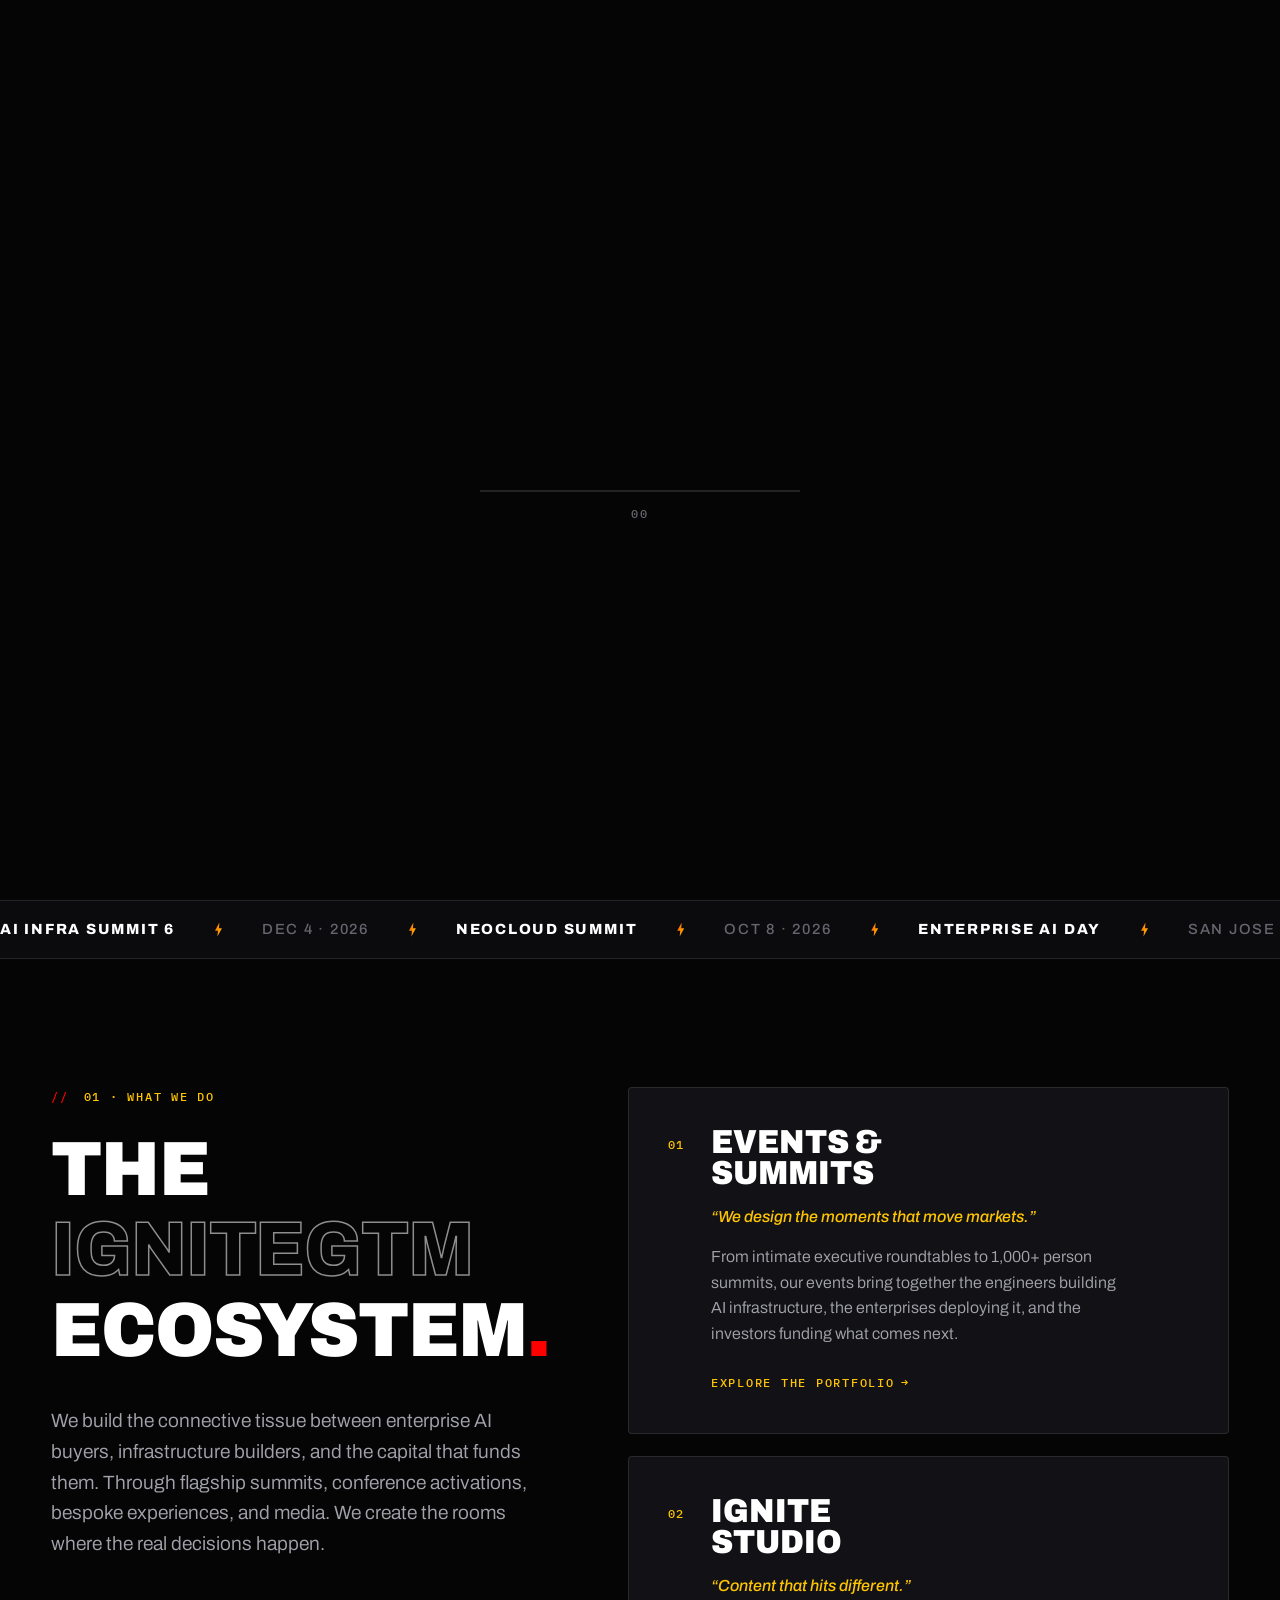
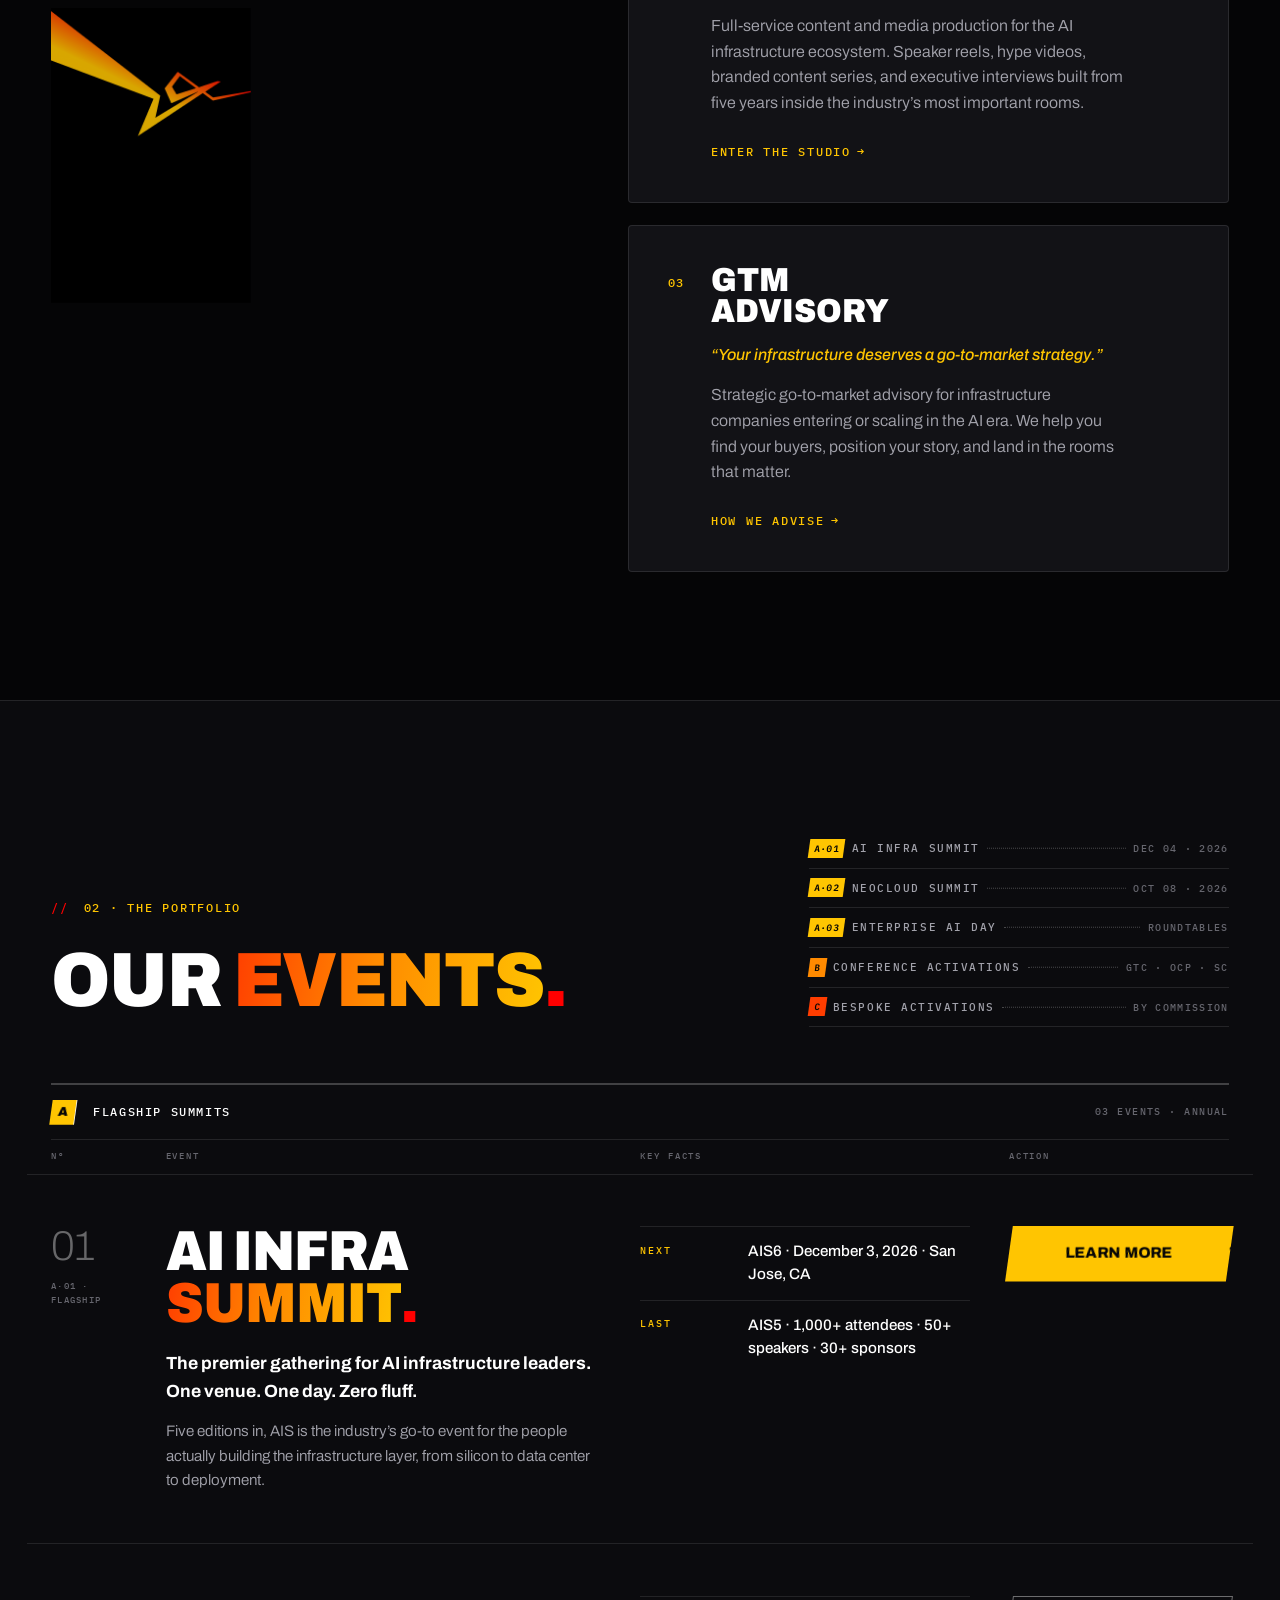
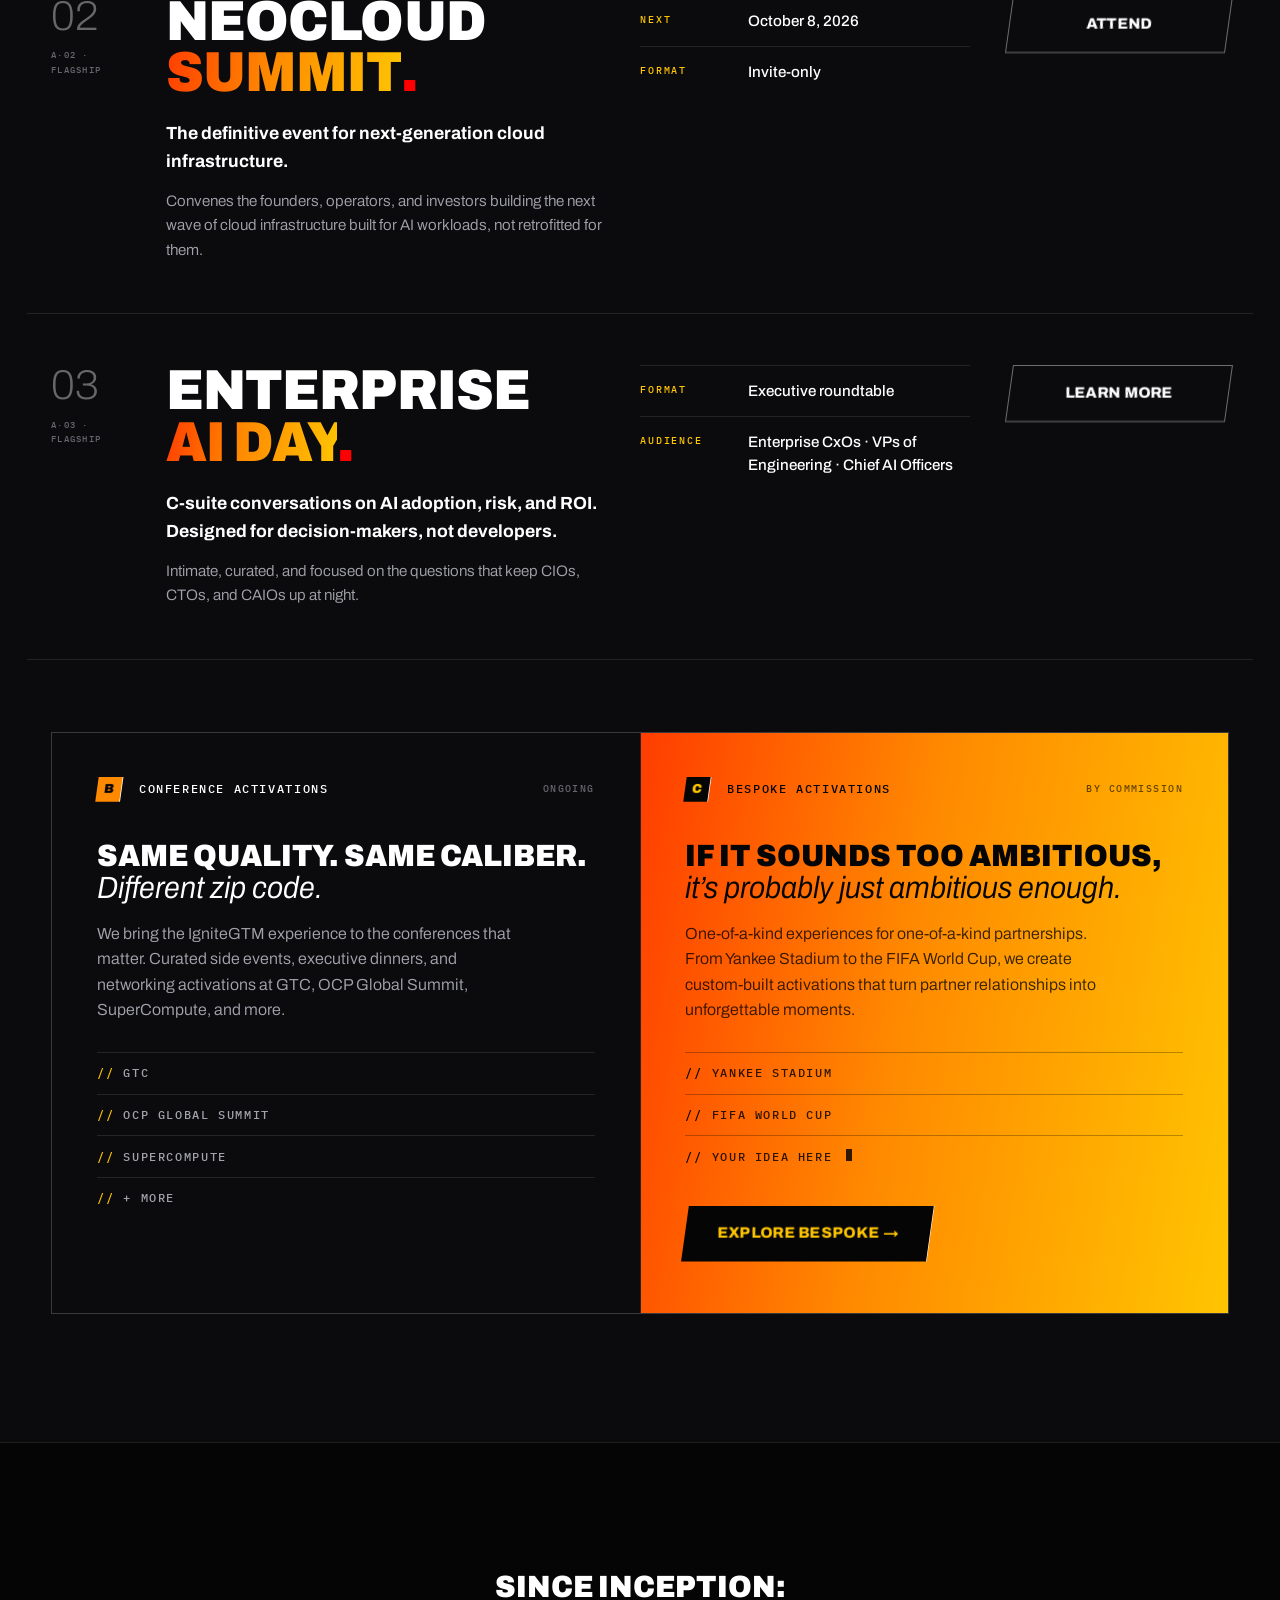
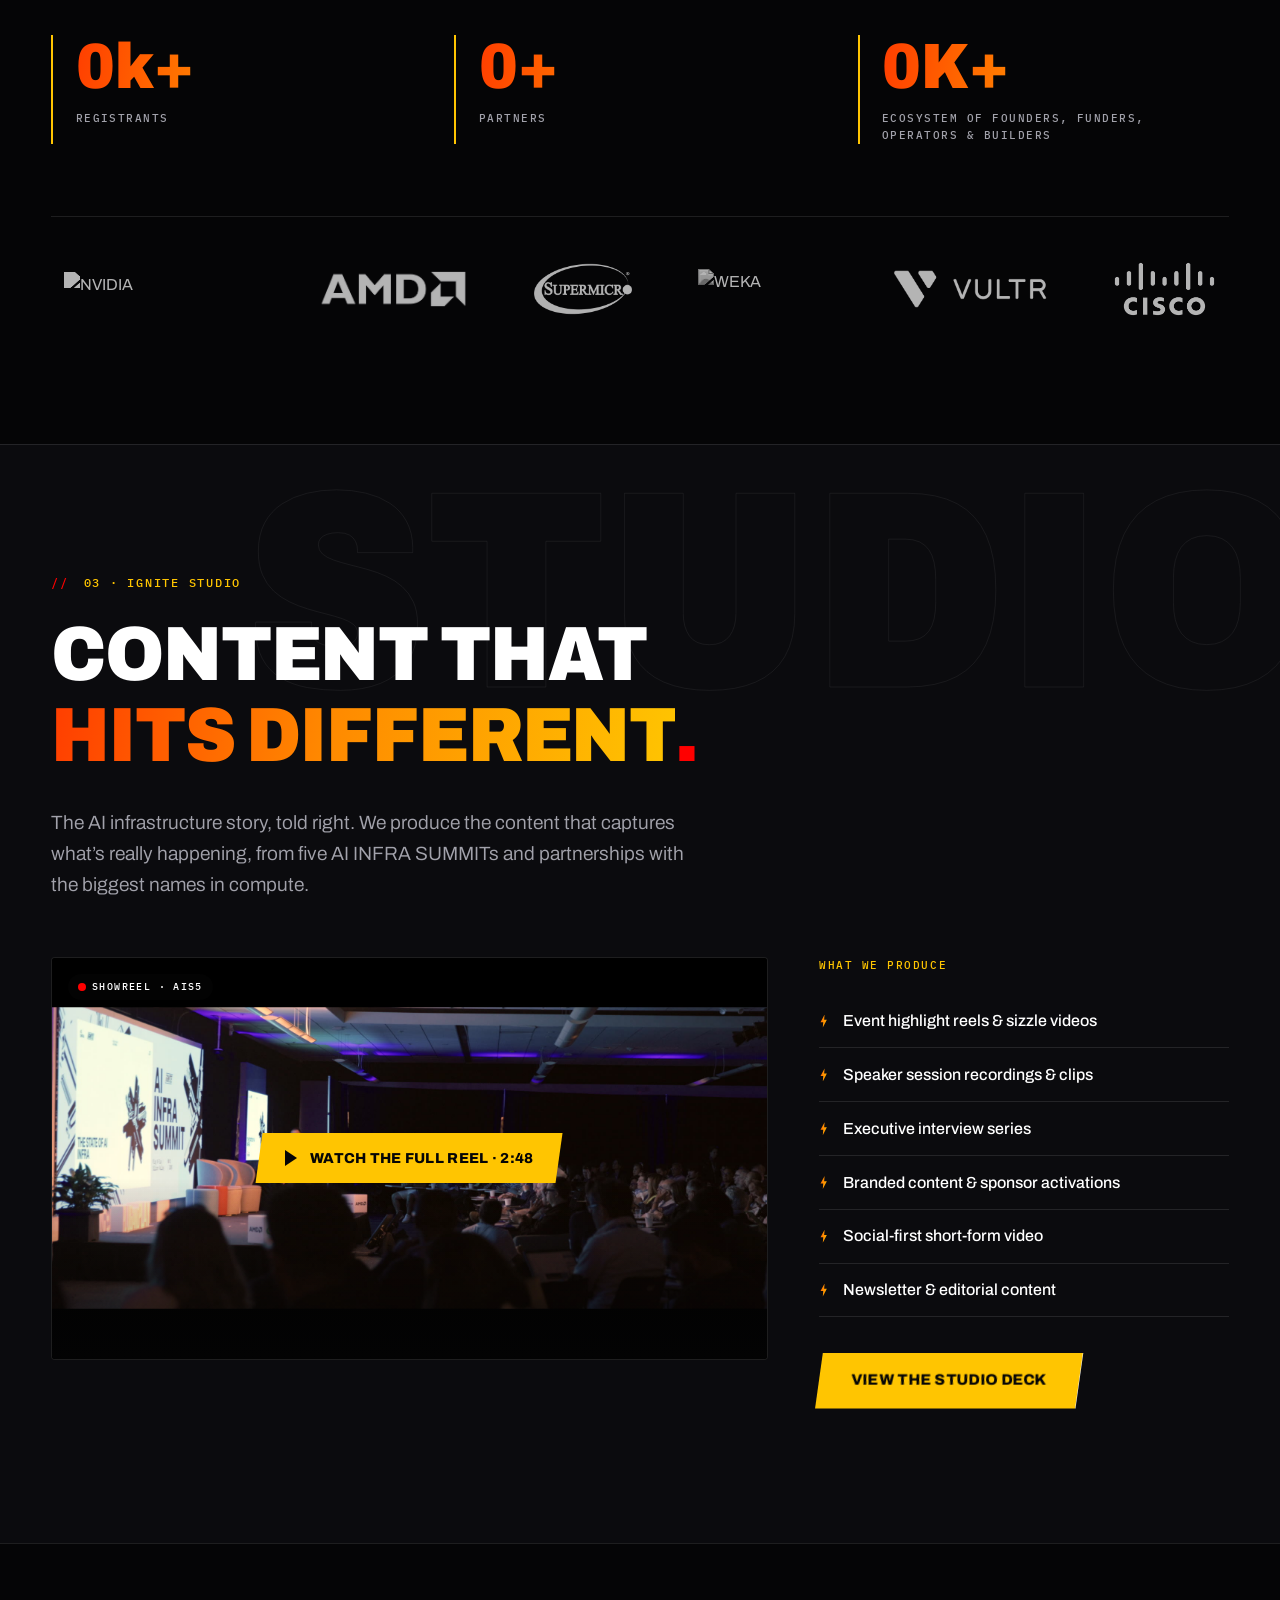
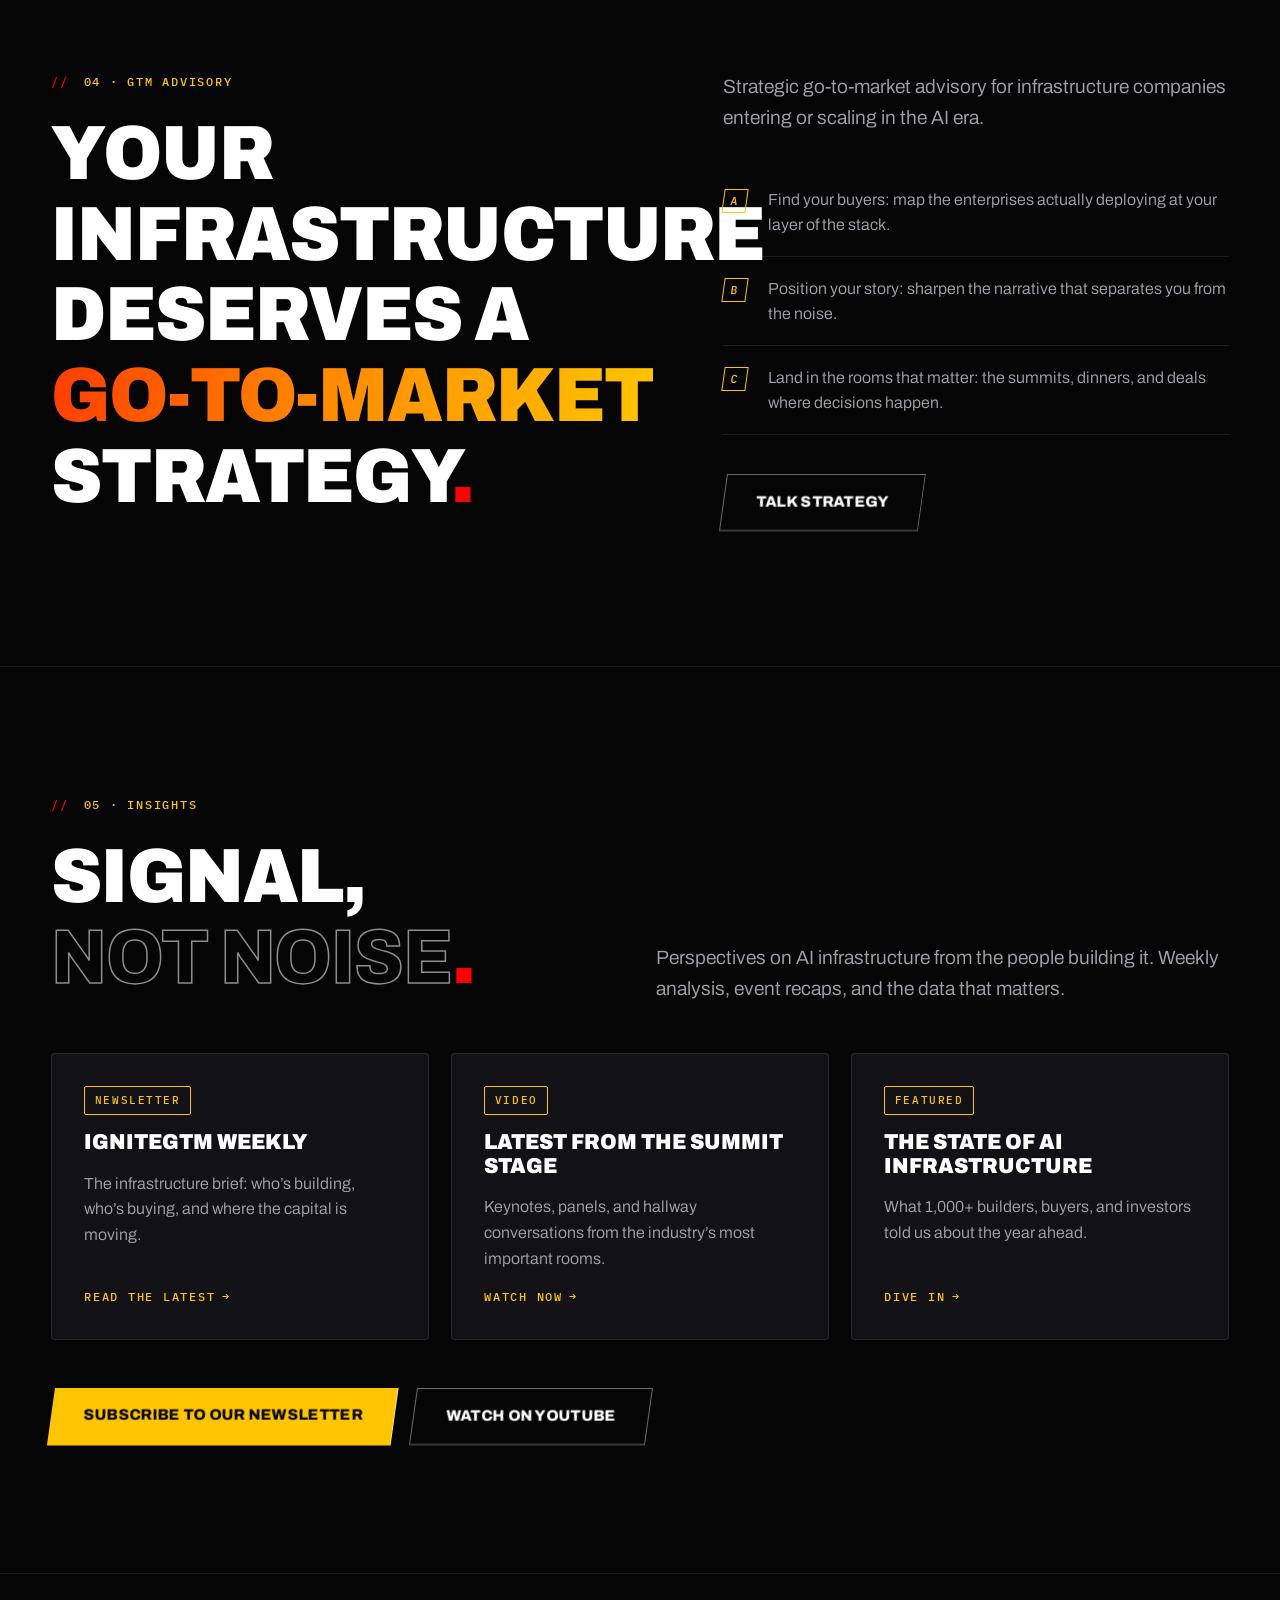
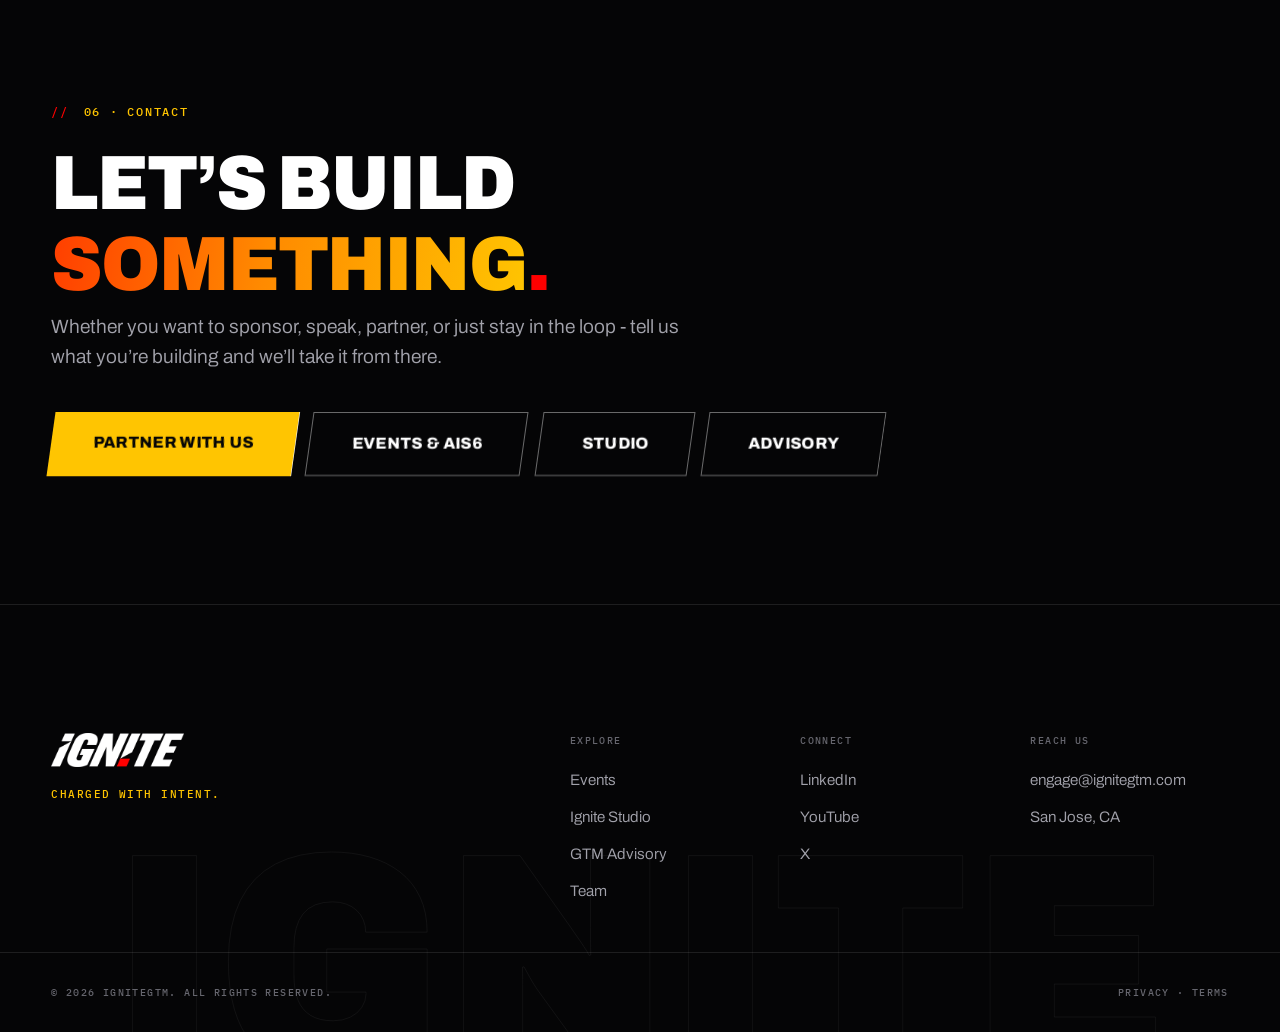
==== index.html @ a1ae9a75 "Add Ignite Bespoke landing page + home/events CTAs New standalone landing page for bespoke sports, d" ====
<!DOCTYPE html>
<html lang="en">
<head>
  <meta charset="UTF-8" />
  <meta name="viewport" content="width=device-width, initial-scale=1.0" />
  <!-- Google Tag Manager -->
  <script>(function(w,d,s,l,i){w[l]=w[l]||[];w[l].push({'gtm.start':
  new Date().getTime(),event:'gtm.js'});var f=d.getElementsByTagName(s)[0],
  j=d.createElement(s),dl=l!='dataLayer'?'&l='+l:'';j.async=true;j.src=
  'https://www.googletagmanager.com/gtm.js?id='+i+dl;f.parentNode.insertBefore(j,f);
  })(window,document,'script','dataLayer','GTM-PVKJLNT5');</script>
  <!-- End Google Tag Manager -->
  <!-- RB2B -->
  <script>!function(key) {if (window.reb2b) return;window.reb2b = {loaded: true};var s = document.createElement("script");s.async = true;s.src = "https://ddwl4m2hdecbv.cloudfront.net/b/" + key + "/" + key + ".js.gz";document.getElementsByTagName("script")[0].parentNode.insertBefore(s, document.getElementsByTagName("script")[0]);}("R6G5YH889765");</script>
  <!-- End RB2B -->

  <title>IgniteGTM | AI Infrastructure Events, Advisory &amp; Studio</title>
  <meta name="description" content="IgniteGTM connects AI infrastructure builders, enterprise buyers, and investors through flagship summits, conference activations, and media production. Home of the AI INFRA SUMMIT." />
  <meta name="keywords" content="AI infrastructure events, AI infra summit, enterprise AI events, neocloud" />
  <meta property="og:title" content="IgniteGTM - AI Infrastructure Events, Advisory &amp; Studio" />
  <meta property="og:description" content="Where AI infrastructure meets market. Flagship summits, media production, and GTM advisory for the AI infrastructure ecosystem." />
  <meta property="og:type" content="website" />
  <meta property="og:url" content="https://www.ignitegtm.com/" />
  <link rel="canonical" href="https://www.ignitegtm.com/" />

  <link rel="icon" href="assets/favicon.svg" type="image/svg+xml" />
  <link rel="icon" href="assets/favicon-32.png" sizes="32x32" type="image/png" />
  <link rel="apple-touch-icon" href="assets/apple-touch-icon.png" />

  <link rel="preconnect" href="https://fonts.googleapis.com" />
  <link rel="preconnect" href="https://fonts.gstatic.com" crossorigin />
  <link href="https://fonts.googleapis.com/css2?family=Archivo:ital,wdth,wght@0,72..125,100..900;1,72..125,100..900&family=Geist:wght@100..900&family=IBM+Plex+Mono:wght@400;500;600&display=swap" rel="stylesheet" />
  <link rel="stylesheet" href="css/style.css" />

  <!-- Structured data: Events -->
  <script type="application/ld+json">
  {
    "@context": "https://schema.org",
    "@type": "Event",
    "name": "AI INFRA SUMMIT 6 (AIS6)",
    "description": "The premier gathering for AI infrastructure leaders. One venue. One day. Zero fluff.",
    "startDate": "2026-12-04",
    "eventAttendanceMode": "https://schema.org/OfflineEventAttendanceMode",
    "eventStatus": "https://schema.org/EventScheduled",
    "location": { "@type": "Place", "name": "San Jose, CA", "address": { "@type": "PostalAddress", "addressLocality": "San Jose", "addressRegion": "CA", "addressCountry": "US" } },
    "organizer": { "@type": "Organization", "name": "IgniteGTM", "url": "https://www.ignitegtm.com" }
  }
  </script>
  <script type="application/ld+json">
  {
    "@context": "https://schema.org",
    "@type": "Event",
    "name": "NeoCloud Summit",
    "description": "The definitive invite-only event for next-generation cloud infrastructure founders, operators, and investors.",
    "startDate": "2026-10-08",
    "eventAttendanceMode": "https://schema.org/OfflineEventAttendanceMode",
    "eventStatus": "https://schema.org/EventScheduled",
    "url": "https://neocloudsummit.ai/",
    "location": { "@type": "Place", "name": "Hotel Kabuki", "address": { "@type": "PostalAddress", "streetAddress": "1625 Post St", "addressLocality": "San Francisco", "addressRegion": "CA", "addressCountry": "US" } },
    "organizer": { "@type": "Organization", "name": "IgniteGTM", "url": "https://www.ignitegtm.com" }
  }
  </script>
  <script type="application/ld+json">
  {
    "@context": "https://schema.org",
    "@type": "FAQPage",
    "mainEntity": [
      { "@type": "Question", "name": "What is the AI INFRA SUMMIT?", "acceptedAnswer": { "@type": "Answer", "text": "The AI INFRA SUMMIT (AIS) is the premier gathering for AI infrastructure leaders - the engineers building AI infrastructure, the enterprises deploying it, and the investors funding what comes next. AIS6 takes place December 3, 2026 in San Jose, CA." } },
      { "@type": "Question", "name": "What is the NeoCloud Summit?", "acceptedAnswer": { "@type": "Answer", "text": "The NeoCloud Summit is the definitive invite-only event for next-generation cloud infrastructure - convening the founders, operators, and investors building clouds purpose-built for AI workloads. Next edition: October 8, 2026." } },
      { "@type": "Question", "name": "How can my company sponsor or speak at an IgniteGTM event?", "acceptedAnswer": { "@type": "Answer", "text": "Use the contact form at ignitegtm.com and select Sponsoring or Speaking from the interest dropdown - the IgniteGTM team will follow up directly." } },
      { "@type": "Question", "name": "What does IgniteGTM do?", "acceptedAnswer": { "@type": "Answer", "text": "IgniteGTM is the ecosystem connecting AI infrastructure builders, enterprise buyers, and investors - through flagship events and summits, Ignite Studio media production, and strategic go-to-market advisory." } }
    ]
  }
  </script>
</head>
<body>
  <!-- Google Tag Manager (noscript) -->
  <noscript><iframe src="https://www.googletagmanager.com/ns.html?id=GTM-PVKJLNT5"
  height="0" width="0" style="display:none;visibility:hidden"></iframe></noscript>
  <!-- End Google Tag Manager (noscript) -->


  <a class="skip-link" href="#ecosystem">Skip to content</a>

  <!-- ══════════ PRELOADER ══════════ -->
  <div class="preloader" id="preloader" aria-hidden="true">
    <div class="preloader__mark">
      <img src="assets/ignite-logo.png" alt="" class="preloader__logo" id="preloaderLogo" />
      <div class="preloader__bar"><span id="preloaderBar"></span></div>
      <span class="preloader__count mono" id="preloaderCount">00</span>
    </div>
  </div>

  <!-- Scroll progress -->
  <div class="scroll-progress" id="scrollProgress" aria-hidden="true"></div>

  <!-- Custom cursor -->
  <div class="cursor" id="cursor" aria-hidden="true"></div>
  <div class="cursor-ring" id="cursorRing" aria-hidden="true"></div>

  <!-- ══════════ NAV ══════════ -->
  <header class="nav" id="nav">
    <div class="nav__inner">
      <a href="#top" class="nav__logo" aria-label="IgniteGTM home">
        <img src="assets/ignite-logo.png" alt="IGN!TE" />
        <span class="nav__logo-sub mono">GTM</span>
      </a>
      <nav class="nav__links" aria-label="Primary">
        <a href="#ecosystem">Ecosystem</a>
        <a href="events.html">Events</a>
        <a href="studio.html">Studio</a>
        <a href="advisory.html">Advisory</a>
        <a href="#insights">Insights</a>
        <a href="team.html">Team</a>
      </nav>
      <a href="https://contact.ignitegtm.com/" class="btn btn--solid btn--nav"><span>Partner With Us</span></a>
      <button class="nav__burger" id="navBurger" aria-label="Open menu" aria-expanded="false">
        <span></span><span></span>
      </button>
    </div>
  </header>

  <!-- Mobile menu -->
  <div class="mobile-menu" id="mobileMenu" aria-hidden="true">
    <nav aria-label="Mobile">
      <a href="#ecosystem">Ecosystem</a>
      <a href="events.html">Events</a>
      <a href="studio.html">Studio</a>
      <a href="advisory.html">Advisory</a>
      <a href="#insights">Insights</a>
      <a href="team.html">Team</a>
      <a href="https://contact.ignitegtm.com/" class="mobile-menu__cta">Partner With Us</a>
    </nav>
  </div>

  <main id="top">

    <!-- ══════════ 1 · HERO ══════════ -->
    <section class="hero" id="hero">
      <div class="hero__media" aria-hidden="true">
        <video id="heroVideo" class="hero__video" autoplay muted playsinline preload="auto"
          src="https://wcllsdwlmebrapgiufzi.supabase.co/storage/v1/object/public/WS-assets/Rebranding%20animation.mp4"></video>
        <!-- Sharper right-side gradient, per Bill -->
        <div class="hero__scrim hero__scrim--right"></div>
        <div class="hero__scrim hero__scrim--bottom"></div>
        <div class="hero__scrim hero__scrim--left"></div>
        <div class="hero__scrim hero__scrim--top"></div>
        <canvas id="emberCanvas" class="hero__embers"></canvas>
      </div>

      <div class="hero__content">
        <p class="eyebrow mono" data-hero-fade><span class="eyebrow__slash">//</span> The AI Infrastructure Ecosystem</p>
        <h1 class="hero__title" id="heroTitle" aria-label="Charged with Intent.">
          <span class="hero__line hero__line--1"><span class="ht-word" data-split>CHARGED</span></span>
          <span class="hero__line hero__line--2">
            <span class="ht-thin" data-split>WITH</span>
            <span class="ht-group"><span class="ht-word ht-word--fill" data-split>INTENT</span><span class="ht-dot" aria-hidden="true">.</span></span>
          </span>
        </h1>
        <p class="hero__sub" data-hero-fade>We connect the builders, buyers, and investors powering the next era of
          AI&nbsp;infrastructure through flagship events, media, and strategic advisory.</p>
        <div class="hero__ctas" data-hero-fade>
          <a href="#events" class="btn btn--solid btn--lg" data-magnetic><span>Explore Our Events</span></a>
          <a href="https://contact.ignitegtm.com/" class="btn btn--ghost btn--lg" data-magnetic><span>Partner With Us</span></a>
        </div>


      </div>

      <div class="hero__scroll mono" aria-hidden="true" data-hero-fade>
        <span>SCROLL</span>
        <span class="hero__scroll-line"></span>
      </div>
    </section>

    <!-- Ticker -->
    <div class="ticker" aria-hidden="true">
      <div class="ticker__track" id="tickerTrack">
        <div class="ticker__group">
          <span>AI INFRA SUMMIT 6</span><i class="tick-bolt"></i><span class="tick-dim">DEC 4 · 2026</span><i class="tick-bolt"></i>
          <span>NEOCLOUD SUMMIT</span><i class="tick-bolt"></i><span class="tick-dim">OCT 8 · 2026</span><i class="tick-bolt"></i>
          <span>ENTERPRISE AI DAY</span><i class="tick-bolt"></i><span class="tick-dim">SAN JOSE · CA</span><i class="tick-bolt"></i>
          <span>1,000+ ATTENDEES</span><i class="tick-bolt"></i><span class="tick-dim">50+ SPEAKERS</span><i class="tick-bolt"></i>
        </div>
      </div>
    </div>

    <!-- ══════════ 2 · THE ECOSYSTEM ══════════ -->
    <section class="ecosystem section" id="ecosystem">
      <div class="ecosystem__grid">
        <div class="ecosystem__sticky">
          <p class="eyebrow mono" data-reveal><span class="eyebrow__slash">//</span> 01 · What We Do</p>
          <h2 class="h-display" data-reveal>THE<br /><span class="h-display--stroke">IGNITEGTM</span><br />ECOSYSTEM<span class="dot-red">.</span></h2>
          <p class="body-lg" data-reveal>We build the connective tissue between enterprise AI buyers, infrastructure
            builders, and the capital that funds them. Through flagship summits, conference activations, bespoke
            experiences, and media. We create the rooms where the real decisions happen.</p>
          <img src="assets/bolt-strike.png" alt="" class="ecosystem__bolt" aria-hidden="true" data-parallax="-40" />
        </div>

        <div class="ecosystem__pillars">
          <article class="pillar" data-reveal>
            <span class="pillar__num mono">01</span>
            <div class="pillar__body">
              <h3 class="pillar__title">Events &amp;<br />Summits</h3>
              <p class="pillar__tag">“We design the moments that move markets.”</p>
              <p class="pillar__desc">From intimate executive roundtables to 1,000+ person summits, our events bring
                together the engineers building AI infrastructure, the enterprises deploying it, and the investors
                funding what comes next.</p>
              <a href="events.html" class="link-arrow mono">Explore the portfolio <span aria-hidden="true">→</span></a>
            </div>
            <span class="pillar__spark" aria-hidden="true"></span>
          </article>

          <article class="pillar" data-reveal>
            <span class="pillar__num mono">02</span>
            <div class="pillar__body">
              <h3 class="pillar__title">Ignite<br />Studio</h3>
              <p class="pillar__tag">“Content that hits different.”</p>
              <p class="pillar__desc">Full-service content and media production for the AI infrastructure ecosystem.
                Speaker reels, hype videos, branded content series, and executive interviews built from five years
                inside the industry’s most important rooms.</p>
              <a href="studio.html" class="link-arrow mono">Enter the studio <span aria-hidden="true">→</span></a>
            </div>
            <span class="pillar__spark" aria-hidden="true"></span>
          </article>

          <article class="pillar" data-reveal>
            <span class="pillar__num mono">03</span>
            <div class="pillar__body">
              <h3 class="pillar__title">GTM<br />Advisory</h3>
              <p class="pillar__tag">“Your infrastructure deserves a go-to-market strategy.”</p>
              <p class="pillar__desc">Strategic go-to-market advisory for infrastructure companies entering or scaling
                in the AI era. We help you find your buyers, position your story, and land in the rooms that matter.</p>
              <a href="advisory.html" class="link-arrow mono">How we advise <span aria-hidden="true">→</span></a>
            </div>
            <span class="pillar__spark" aria-hidden="true"></span>
          </article>
        </div>
      </div>
    </section>

    <!-- ══════════ 3 · EVENTS - the line sheet ══════════ -->
    <section class="events" id="events">
      <div class="section events__inner">

        <div class="events__head">
          <div>
            <p class="eyebrow mono" data-reveal><span class="eyebrow__slash">//</span> 02 · The Portfolio</p>
            <h2 class="h-display" data-reveal>OUR <span class="h-grad">EVENTS</span><span class="dot-red">.</span></h2>
          </div>
          <!-- ledger key: the jump-nav. A/B/C chips unbundle the brand gradient -->
          <nav class="ledger" aria-label="Event index" data-reveal>
            <a class="ledger__line" href="#ais" data-spy="ais">
              <span class="ledger__chip ledger__chip--a mono">A·01</span>
              <span class="ledger__name mono">AI Infra Summit</span>
              <span class="ledger__leader" aria-hidden="true"></span>
              <span class="ledger__meta mono">Dec 04 · 2026</span>
            </a>
            <a class="ledger__line" href="#neocloud" data-spy="neocloud">
              <span class="ledger__chip ledger__chip--a mono">A·02</span>
              <span class="ledger__name mono">NeoCloud Summit</span>
              <span class="ledger__leader" aria-hidden="true"></span>
              <span class="ledger__meta mono">Oct 08 · 2026</span>
            </a>
            <a class="ledger__line" href="#ead" data-spy="ead">
              <span class="ledger__chip ledger__chip--a mono">A·03</span>
              <span class="ledger__name mono">Enterprise AI Day</span>
              <span class="ledger__leader" aria-hidden="true"></span>
              <span class="ledger__meta mono">Roundtables</span>
            </a>
            <a class="ledger__line" href="#conference" data-spy="conference">
              <span class="ledger__chip ledger__chip--b mono">B</span>
              <span class="ledger__name mono">Conference Activations</span>
              <span class="ledger__leader" aria-hidden="true"></span>
              <span class="ledger__meta mono">GTC · OCP · SC</span>
            </a>
            <a class="ledger__line" href="#bespoke" data-spy="bespoke">
              <span class="ledger__chip ledger__chip--c mono">C</span>
              <span class="ledger__name mono">Bespoke Activations</span>
              <span class="ledger__leader" aria-hidden="true"></span>
              <span class="ledger__meta mono">By commission</span>
            </a>
          </nav>
        </div>

        <div class="bucket-bar" data-reveal>
          <span class="bucket-chip bucket-chip--a" aria-hidden="true">A</span>
          <span class="bucket-bar__label mono">Flagship Summits</span>
          <span class="bucket-bar__meta mono">03 Events · Annual</span>
        </div>

        <div class="index-head mono" aria-hidden="true">
          <span>Nº</span><span>Event</span><span>Key Facts</span><span>Action</span>
        </div>

        <article class="index-row" id="ais" data-spytarget="ais" data-reveal>
          <span class="index-row__spine" aria-hidden="true"></span>
          <div class="index-row__num">
            <span class="num">01</span>
            <span class="sub mono">A·01 · Flagship</span>
          </div>
          <div class="index-row__event">
            <h3 class="index-row__name">AI INFRA<br /><span class="h-grad">SUMMIT</span><span class="dot-red">.</span></h3>
            <p class="index-row__lede">The premier gathering for AI infrastructure leaders. One venue. One day.
              Zero fluff.</p>
            <p class="index-row__desc">Five editions in, AIS is the industry’s go-to event for the people actually
              building the infrastructure layer, from silicon to data center to deployment.</p>
          </div>
          <dl class="facts">
            <div class="facts__row"><dt class="mono">Next</dt><dd>AIS6 · December 3, 2026 · San Jose, CA</dd></div>
            <div class="facts__row"><dt class="mono">Last</dt><dd>AIS5 · 1,000+ attendees · 50+ speakers · 30+ sponsors</dd></div>
          </dl>
          <div class="index-row__action">
            <a href="https://aiinfra.live" class="btn btn--solid" target="_blank" rel="noopener"><span>Learn More</span></a>

          </div>
        </article>

        <article class="index-row" id="neocloud" data-spytarget="neocloud" data-reveal>
          <span class="index-row__spine" aria-hidden="true"></span>
          <div class="index-row__num">
            <span class="num">02</span>
            <span class="sub mono">A·02 · Flagship</span>
          </div>
          <div class="index-row__event">
            <h3 class="index-row__name">NEOCLOUD<br /><span class="h-grad">SUMMIT</span><span class="dot-red">.</span></h3>
            <p class="index-row__lede">The definitive event for next-generation cloud infrastructure.</p>
            <p class="index-row__desc">Convenes the founders, operators, and investors building the next wave of cloud
              infrastructure built for AI workloads, not retrofitted for them.</p>
          </div>
          <dl class="facts">
            <div class="facts__row"><dt class="mono">Next</dt><dd>October 8, 2026</dd></div>
            <div class="facts__row"><dt class="mono">Format</dt><dd>Invite-only</dd></div>
          </dl>
          <div class="index-row__action">
            <a href="https://neocloudsummit.ai/" class="btn btn--ghost" target="_blank" rel="noopener"><span>Attend</span></a>
            
          </div>
        </article>

        <article class="index-row" id="ead" data-spytarget="ead" data-reveal>
          <span class="index-row__spine" aria-hidden="true"></span>
          <div class="index-row__num">
            <span class="num">03</span>
            <span class="sub mono">A·03 · Flagship</span>
          </div>
          <div class="index-row__event">
            <h3 class="index-row__name">ENTERPRISE<br /><span class="h-grad">AI DAY</span><span class="dot-red">.</span></h3>
            <p class="index-row__lede">C-suite conversations on AI adoption, risk, and ROI. Designed for
              decision-makers, not developers.</p>
            <p class="index-row__desc">Intimate, curated, and focused on the questions that keep CIOs, CTOs, and CAIOs
              up at night.</p>
          </div>
          <dl class="facts">
            <div class="facts__row"><dt class="mono">Format</dt><dd>Executive roundtable</dd></div>
            <div class="facts__row"><dt class="mono">Audience</dt><dd>Enterprise CxOs · VPs of Engineering · Chief AI Officers</dd></div>
          </dl>
          <div class="index-row__action">
            <a href="https://luma.com/APR9_enterpriseAI" class="btn btn--ghost" target="_blank" rel="noopener"><span>Learn More</span></a>
            
          </div>
        </article>

        <!-- appendix spread: buckets B + C share one hairline spine -->
        <div class="appendix" id="activations">
          <article class="appendix__cell" id="conference" data-spytarget="conference" data-reveal>
            <div class="bucket-bar bucket-bar--cell">
              <span class="bucket-chip bucket-chip--b" aria-hidden="true">B</span>
              <span class="bucket-bar__label mono">Conference Activations</span>
              <span class="bucket-bar__meta mono">Ongoing</span>
            </div>
            <h3 class="appendix__title">Same quality. Same caliber.<br /><em>Different zip code.</em></h3>
            <p>We bring the IgniteGTM experience to the conferences that matter. Curated side events, executive dinners,
              and networking activations at GTC, OCP Global Summit, SuperCompute, and more.</p>
            <ul class="venue-list mono" role="list">
              <li>GTC</li>
              <li>OCP Global Summit</li>
              <li>SuperCompute</li>
              <li>+ More</li>
            </ul>
          </article>
          <article class="appendix__cell appendix__cell--hot" id="bespoke" data-spytarget="bespoke" data-reveal>
            <div class="bucket-bar bucket-bar--cell">
              <span class="bucket-chip bucket-chip--c" aria-hidden="true">C</span>
              <span class="bucket-bar__label mono">Bespoke Activations</span>
              <span class="bucket-bar__meta mono">By commission</span>
            </div>
            <h3 class="appendix__title">If it sounds too ambitious,<br /><em>it’s probably just ambitious enough.</em></h3>
            <p>One-of-a-kind experiences for one-of-a-kind partnerships. From Yankee Stadium to the FIFA World Cup, we
              create custom-built activations that turn partner relationships into unforgettable moments.</p>
            <ul class="venue-list mono" role="list">
              <li>Yankee Stadium</li>
              <li>FIFA World Cup</li>
              <li>Your idea here<span class="caret" aria-hidden="true"></span></li>
            </ul>
            <a href="bespoke.html" class="btn btn--dark appendix__cta" data-magnetic><span>Explore Bespoke &rarr;</span></a>
          </article>
        </div>

      </div>
    </section>

    <!-- ══════════ 4 · SOCIAL PROOF ══════════ -->
    <section class="proof section" id="proof">
      <h3 class="proof__title" data-reveal>Since Inception:</h3>
      <div class="proof__stats proof__stats--three">
        <div class="stat" data-reveal>
          <span class="stat__num"><span data-count="10">0</span>k+</span>
          <span class="stat__label mono">Registrants</span>
        </div>
        <div class="stat" data-reveal>
          <span class="stat__num"><span data-count="50">0</span>+</span>
          <span class="stat__label mono">Partners</span>
        </div>
        <div class="stat" data-reveal>
          <span class="stat__num"><span data-count="40">0</span>K+</span>
          <span class="stat__label mono">Ecosystem of Founders, Funders, Operators &amp; Builders</span>
        </div>
      </div>
      <!-- per-brand --lh heights are optically matched to NVIDIA - see .logo-wall__img in style.css -->
      <ul class="logo-wall" role="list" data-reveal>
        <li class="logo-wall__item"><img src="https://wcllsdwlmebrapgiufzi.supabase.co/storage/v1/object/public/WS-assets/nvidia-logo-horz-fixed.svg" alt="NVIDIA" class="logo-wall__img logo-wall__img--invert" style="--lh: 34px" width="191" height="34" loading="lazy" /></li>
        <li class="logo-wall__item"><img src="assets/logos/amd.png" alt="AMD" class="logo-wall__img" style="--lh: 36px" width="149" height="36" loading="lazy" /></li>
        <li class="logo-wall__item"><img src="assets/logos/supermicro.png" alt="Supermicro" class="logo-wall__img" style="--lh: 52px" width="101" height="52" loading="lazy" /></li>
        <li class="logo-wall__item"><img src="https://wcllsdwlmebrapgiufzi.supabase.co/storage/v1/object/public/WS-assets/weka-primary-reversed-digital.svg" alt="WEKA" class="logo-wall__img" style="--lh: 40px" width="129" height="40" loading="lazy" /></li>
        <li class="logo-wall__item"><img src="assets/logos/vultr.png" alt="Vultr" class="logo-wall__img" style="--lh: 38px" width="159" height="38" loading="lazy" /></li>
        <li class="logo-wall__item"><img src="assets/logos/cisco.png" alt="Cisco" class="logo-wall__img" style="--lh: 54px" width="103" height="54" loading="lazy" /></li>
      </ul>
    </section>

    <!-- ══════════ 5 · IGNITE STUDIO ══════════ -->
    <section class="studio" id="studio">
      <span class="studio__ghost" aria-hidden="true" data-parallax="60">STUDIO</span>
      <div class="section studio__inner">
        <p class="eyebrow mono" data-reveal><span class="eyebrow__slash">//</span> 03 · Ignite Studio</p>
        <h2 class="h-display studio__title" data-reveal>CONTENT THAT<br /><span class="h-grad">HITS DIFFERENT</span><span class="dot-red">.</span></h2>
        <p class="body-lg studio__lede" data-reveal>The AI infrastructure story, told right. We produce the content that
          captures what’s really happening, from five AI INFRA SUMMITs and partnerships with the biggest names in
          compute.</p>

        <div class="studio__grid">
          <figure class="studio__reel" data-reveal>
            <!-- swap src to studio-teaser-loop.mp4 once uploaded - 4MB vs 96MB per visitor -->
            <video id="studioVideo" muted playsinline loop preload="metadata"
              poster="assets/studio-poster.jpg"
              src="https://wcllsdwlmebrapgiufzi.supabase.co/storage/v1/object/public/WS-assets/studio-reel-web.mp4"></video>
            <figcaption class="studio__reel-badge mono"><span class="rec-dot" aria-hidden="true"></span> SHOWREEL · AIS5</figcaption>
            <button class="studio__play" id="reelOpen" type="button" aria-haspopup="dialog" aria-label="Watch the full showreel">
              <span class="studio__play-chip">
                <span class="studio__play-icon" aria-hidden="true"></span>
                <span>Watch the full reel · 2:48</span>
              </span>
            </button>
          </figure>

          <div class="studio__list" data-reveal>
            <p class="mono studio__list-label">WHAT WE PRODUCE</p>
            <ul role="list">
              <li>Event highlight reels &amp; sizzle videos</li>
              <li>Speaker session recordings &amp; clips</li>
              <li>Executive interview series</li>
              <li>Branded content &amp; sponsor activations</li>
              <li>Social-first short-form video</li>
              <li>Newsletter &amp; editorial content</li>
            </ul>
            <a href="https://docsend.com" target="_blank" rel="noopener" class="btn btn--solid" data-magnetic><span>View the Studio Deck</span></a>
          </div>
        </div>
      </div>
    </section>

    <!-- ══════════ ADVISORY ══════════ -->
    <section class="advisory section" id="advisory">
      <div class="advisory__grid">
        <div>
          <p class="eyebrow mono" data-reveal><span class="eyebrow__slash">//</span> 04 · GTM Advisory</p>
          <h2 class="h-display" data-reveal>YOUR INFRASTRUCTURE<br />DESERVES A<br /><span class="h-grad">GO-TO-MARKET</span><br />STRATEGY<span class="dot-red">.</span></h2>
        </div>
        <div class="advisory__body">
          <p class="body-lg" data-reveal>Strategic go-to-market advisory for infrastructure companies entering or
            scaling in the AI era.</p>
          <ul class="advisory__list" role="list">
            <li data-reveal><span class="mono adv-num">A</span>Find your buyers: map the enterprises actually deploying at your layer of the stack.</li>
            <li data-reveal><span class="mono adv-num">B</span>Position your story: sharpen the narrative that separates you from the noise.</li>
            <li data-reveal><span class="mono adv-num">C</span>Land in the rooms that matter: the summits, dinners, and deals where decisions happen.</li>
          </ul>
          <a href="https://contact.ignitegtm.com/advisory" class="btn btn--ghost" data-reveal><span>Talk Strategy</span></a>
        </div>
      </div>
    </section>

    <!-- ══════════ 7 · INSIGHTS ══════════ -->
    <section class="insights section" id="insights">
      <p class="eyebrow mono" data-reveal><span class="eyebrow__slash">//</span> 05 · Insights</p>
      <div class="insights__head">
        <h2 class="h-display" data-reveal>SIGNAL,<br /><span class="h-display--stroke">NOT NOISE</span><span class="dot-red">.</span></h2>
        <p class="body-lg" data-reveal>Perspectives on AI infrastructure from the people building it. Weekly analysis,
          event recaps, and the data that matters.</p>
      </div>
      <div class="insights__cards">
        <a href="https://blog.ignitegtm.com" class="icard" data-reveal>
          <span class="tag mono">NEWSLETTER</span>
          <h3>IgniteGTM Weekly</h3>
          <p>The infrastructure brief: who’s building, who’s buying, and where the capital is moving.</p>
          <span class="link-arrow mono">Read the latest <span aria-hidden="true">→</span></span>
        </a>
        <a href="https://www.youtube.com/@IgniteGTM" target="_blank" rel="noopener" class="icard" data-reveal>
          <span class="tag mono">VIDEO</span>
          <h3>Latest from the Summit Stage</h3>
          <p>Keynotes, panels, and hallway conversations from the industry’s most important rooms.</p>
          <span class="link-arrow mono">Watch now <span aria-hidden="true">→</span></span>
        </a>
        <a href="https://contact.ignitegtm.com/" class="icard" data-reveal>
          <span class="tag mono">FEATURED</span>
          <h3>The State of AI Infrastructure</h3>
          <p>What 1,000+ builders, buyers, and investors told us about the year ahead.</p>
          <span class="link-arrow mono">Dive in <span aria-hidden="true">→</span></span>
        </a>
      </div>
      <div class="insights__ctas" data-reveal>
        <a href="https://contact.ignitegtm.com/" class="btn btn--solid"><span>Subscribe to Our Newsletter</span></a>
        <a href="https://www.youtube.com/@IgniteGTM" target="_blank" rel="noopener" class="btn btn--ghost"><span>Watch on YouTube</span></a>
      </div>
    </section>

    <!-- ══════════ 8 · CONTACT ══════════ -->
    <section class="contact section" id="contact">
      <div class="contact__grid contact__grid--solo">
        <div class="contact__intro">
          <p class="eyebrow mono" data-reveal><span class="eyebrow__slash">//</span> 06 · Contact</p>
          <h2 class="h-display" data-reveal>LET’S BUILD<br /><span class="h-grad">SOMETHING</span><span class="dot-red">.</span></h2>
          <p class="body-lg" data-reveal>Whether you want to sponsor, speak, partner, or just stay in the loop -
            tell us what you’re building and we’ll take it from there.</p>
          <div class="contact__actions" data-reveal>
            <a href="https://contact.ignitegtm.com/" class="btn btn--solid btn--lg" data-magnetic><span>Partner With Us</span></a>
            <a href="https://contact.ignitegtm.com/events" class="btn btn--ghost btn--lg" data-magnetic><span>Events &amp; AIS6</span></a>
            <a href="https://contact.ignitegtm.com/studio" class="btn btn--ghost btn--lg" data-magnetic><span>Studio</span></a>
            <a href="https://contact.ignitegtm.com/advisory" class="btn btn--ghost btn--lg" data-magnetic><span>Advisory</span></a>
          </div>
        </div>
      </div>
    </section>

  </main>

  <!-- ══════════ 10 · FOOTER ══════════ -->
  <footer class="footer">
    <div class="footer__ghost" aria-hidden="true">IGNITE</div>
    <div class="footer__inner section">
      <div class="footer__brand">
        <img src="assets/ignite-logo.png" alt="IGN!TE" class="footer__logo" />
        <p class="mono footer__tagline">CHARGED WITH INTENT.</p>
      </div>
      <div class="footer__cols">
        <div class="footer__col">
          <p class="mono footer__col-label">EXPLORE</p>
          <a href="events.html">Events</a>
          <a href="studio.html">Ignite Studio</a>
          <a href="advisory.html">GTM Advisory</a>
          <a href="team.html">Team</a>
        </div>
        <div class="footer__col">
          <p class="mono footer__col-label">CONNECT</p>
          <a href="https://www.linkedin.com/company/ignitegtm" target="_blank" rel="noopener">LinkedIn</a>
          <a href="https://www.youtube.com/@IgniteGTM" target="_blank" rel="noopener">YouTube</a>
          <a href="https://x.com/IgniteGTM" target="_blank" rel="noopener">X</a>
        </div>
        <div class="footer__col">
          <p class="mono footer__col-label">REACH US</p>
          <a href="mailto:engage@ignitegtm.com">engage@ignitegtm.com</a>
          <span>San Jose, CA</span>
        </div>
      </div>
    </div>
    <div class="footer__legal section mono">
      <span>© 2026 IgniteGTM. All rights reserved.</span>
      <span>Privacy · Terms</span>
    </div>
  </footer>

  <!-- showreel lightbox -->
  <div class="lightbox" id="reelLightbox" role="dialog" aria-modal="true" aria-label="Ignite Studio showreel" hidden>
    <div class="lightbox__backdrop" data-lightbox-close></div>
    <div class="lightbox__body">
      <button class="lightbox__close mono" type="button" data-lightbox-close>ESC · CLOSE ✕</button>
      <video id="reelFull" controls playsinline preload="none"
        poster="assets/studio-poster.jpg"
        src="https://wcllsdwlmebrapgiufzi.supabase.co/storage/v1/object/public/WS-assets/studio-reel-web.mp4"></video>
    </div>
  </div>

  <script src="https://cdn.jsdelivr.net/npm/gsap@3.12.5/dist/gsap.min.js"></script>
  <script src="https://cdn.jsdelivr.net/npm/gsap@3.12.5/dist/ScrollTrigger.min.js"></script>
  <script src="js/main.js"></script>
  <!-- ignite-bot chat widget -->
  <script src="https://contact.ignitegtm.com/ignite-chat-widget.js" defer></script>
  <!-- LinkedIn Insight Tag -->
  <script type="text/javascript">
    _linkedin_partner_id = "9927164";
    window._linkedin_data_partner_ids = window._linkedin_data_partner_ids || [];
    window._linkedin_data_partner_ids.push(_linkedin_partner_id);
  </script>
  <script type="text/javascript">
    (function(l) {
      if (!l){window.lintrk = function(a,b){window.lintrk.q.push([a,b])};
      window.lintrk.q=[]}
      var s = document.getElementsByTagName("script")[0];
      var b = document.createElement("script");
      b.type = "text/javascript";b.async = true;
      b.src = "https://snap.licdn.com/li.lms-analytics/insight.min.js";
      s.parentNode.insertBefore(b, s);})(window.lintrk);
  </script>
  <noscript>
    <img height="1" width="1" style="display:none;" alt="" src="https://px.ads.linkedin.com/collect/?pid=9927164&amp;fmt=gif" />
  </noscript>
</body>
</html>
---- css/style.css ----
/* ═══════════════════════════════════════════════════════════════
   IGNITEGTM - Charged with Intent
   Brand: black base · red→orange→vibrant-yellow energy · IGN!TE red dot
   Type: Archivo (variable wdth/wght) · IBM Plex Mono accents
   ═══════════════════════════════════════════════════════════════ */

:root {
  --black: #050506;
  --ink: #0b0b0e;
  --panel: #121216;
  --line: rgba(255, 255, 255, 0.1);
  --white: #ffffff;
  --grey: #a2a2ab;
  --grey-dim: #66666e;
  --yellow: #ffc501;   /* brand vibrant yellow - sampled from IGNITE MATERIALS */
  --amber: #ff8a00;
  --ember: #ff3d00;
  --red: #ff0000;      /* the IGN!TE dot */
  --grad-bolt: linear-gradient(100deg, var(--ember) 0%, var(--amber) 45%, var(--yellow) 100%);
  --font-display: "Archivo", "Helvetica Neue", sans-serif;
  --font-mono: "IBM Plex Mono", ui-monospace, monospace;
  --pad: clamp(1.25rem, 4vw, 4rem);
  --nav-h: 76px;
}

*, *::before, *::after { box-sizing: border-box; margin: 0; padding: 0; }

html { scroll-behavior: smooth; }
html:focus-within { scroll-behavior: smooth; }

body {
  background: var(--black);
  color: var(--white);
  font-family: var(--font-display);
  font-weight: 400;
  font-size: 16px;
  line-height: 1.6;
  -webkit-font-smoothing: antialiased;
  overflow-x: hidden;
}

/* grain */
body::after {
  content: "";
  position: fixed;
  inset: 0;
  pointer-events: none;
  z-index: 9000;
  opacity: 0.05;
  background-image: url("data:image/svg+xml,%3Csvg xmlns='http://www.w3.org/2000/svg' width='160' height='160'%3E%3Cfilter id='n'%3E%3CfeTurbulence type='fractalNoise' baseFrequency='0.9' numOctaves='2'/%3E%3C/filter%3E%3Crect width='160' height='160' filter='url(%23n)' opacity='0.6'/%3E%3C/svg%3E");
}

::selection { background: var(--yellow); color: var(--black); }

img, video { max-width: 100%; display: block; }
a { color: inherit; text-decoration: none; }
button { font: inherit; color: inherit; background: none; border: 0; cursor: pointer; }

.mono {
  font-family: var(--font-mono);
  font-weight: 500;
  letter-spacing: 0.14em;
  text-transform: uppercase;
}

.section { padding: clamp(5rem, 10vw, 9rem) var(--pad); }

.skip-link {
  position: fixed; top: -100px; left: 1rem; z-index: 10000;
  background: var(--yellow); color: var(--black);
  padding: 0.6rem 1rem; font-weight: 700;
  transition: top 0.2s;
}
.skip-link:focus { top: 1rem; }

:focus-visible { outline: 2px solid var(--yellow); outline-offset: 3px; }

/* every anchor target clears the fixed nav */
main [id], section[id] { scroll-margin-top: calc(var(--nav-h) + 8px); }

/* ───────────────────────── type system ─────────────────────────
   Weight contrast is deliberate: 900 impact / 300-450 support.  */

.h-display {
  font-weight: 900;
  font-stretch: 92%;
  font-size: clamp(2.6rem, 6vw, 5.2rem);
  /* line-height must clear the full glyph box (incl. italic/heavy descenders)
     to prevent baseline clipping; small padding-bottom buffers italic overhang */
  line-height: 1.05;
  padding-bottom: 0.08em;
  letter-spacing: -0.015em;
  text-transform: uppercase;
}

.h-display--stroke {
  font-weight: 800;
  color: transparent;
  -webkit-text-stroke: 1.5px rgba(255, 255, 255, 0.55);
}

.h-grad {
  background: var(--grad-bolt);
  -webkit-background-clip: text;
  background-clip: text;
  color: transparent;
}

.dot-red { color: var(--red); -webkit-text-stroke: 0; }

.body-lg {
  font-size: clamp(1.05rem, 1.5vw, 1.3rem);
  font-weight: 350;
  color: var(--grey);
  max-width: 34em;
}

.eyebrow {
  font-size: 0.78rem;
  color: var(--yellow);
  margin-bottom: 1.4rem;
}
.eyebrow__slash { color: var(--red); margin-right: 0.5em; }

.tag {
  display: inline-block;
  font-size: 0.68rem;
  padding: 0.45em 0.9em;
  border: 1px solid var(--yellow);
  color: var(--yellow);
  border-radius: 2px;
}
.tag--dark { border-color: rgba(0, 0, 0, 0.55); color: rgba(0, 0, 0, 0.8); }

.link-arrow {
  display: inline-flex; align-items: center; gap: 0.5em;
  font-size: 0.78rem; color: var(--yellow);
  transition: gap 0.25s ease;
}
.link-arrow:hover { gap: 0.9em; }

/* ───────────────────────── buttons ─────────────────────────
   Skewed parallelogram = echo of the IGN!TE wordmark box.     */

.btn {
  position: relative;
  display: inline-block;
  padding: 1em 2.1em;
  font-weight: 800;
  font-size: 0.95rem;
  letter-spacing: 0.02em;
  text-transform: uppercase;
  transform: skewX(-8deg);
  transition: transform 0.25s ease;
  overflow: hidden;
  will-change: transform;
}
.btn > span { display: inline-block; transform: skewX(8deg); position: relative; z-index: 2; }

.btn--solid { background: var(--yellow); color: var(--black); }
/* hover-fill layers are scoped to .btn: on a bare .btn--* element (no .btn,
   so position:static) inset:0 resolves to the page and paints a viewport-
   sized overlay — the events-h2-2026 white-box bug */
.btn.btn--solid::before {
  content: "";
  position: absolute; inset: 0; z-index: 1;
  background: var(--grad-bolt);
  transform: translateX(-101%);
  transition: transform 0.35s cubic-bezier(0.65, 0, 0.35, 1);
}
.btn.btn--solid:hover::before { transform: translateX(0); }

.btn--ghost { border: 1.5px solid rgba(255, 255, 255, 0.4); color: var(--white); }
.btn.btn--ghost::before {
  content: "";
  position: absolute; inset: 0; z-index: 1;
  background: var(--white);
  transform: translateY(101%);
  transition: transform 0.3s cubic-bezier(0.65, 0, 0.35, 1);
}
.btn--ghost:hover { color: var(--black); border-color: var(--white); }
.btn--ghost:hover > span { transition: color 0.2s 0.05s; }
.btn--ghost > span { transition: color 0.2s; }
.btn--ghost:hover > span { color: var(--black); }

.btn--lg { padding: 1.15em 2.6em; font-size: 1rem; }
.btn--full { width: 100%; text-align: center; }
.btn--nav { padding: 0.7em 1.5em; font-size: 0.78rem; }

/* ───────────────────────── preloader ───────────────────────── */

.preloader {
  position: fixed; inset: 0; z-index: 9999;
  background: var(--black);
  display: flex; align-items: center; justify-content: center;
}
.preloader__mark { text-align: center; width: min(320px, 70vw); }
.preloader__logo { width: 100%; opacity: 0; }
.preloader__bar {
  height: 2px; background: rgba(255, 255, 255, 0.12);
  margin-top: 2rem; overflow: hidden;
}
.preloader__bar span {
  display: block; height: 100%; width: 0%;
  background: var(--grad-bolt);
}
.preloader__count {
  display: block; margin-top: 0.8rem;
  font-size: 0.72rem; color: var(--grey-dim);
}

/* ───────────────────────── chrome ───────────────────────── */

.scroll-progress {
  position: fixed; top: 0; left: 0; z-index: 8000;
  height: 3px; width: 100%;
  background: var(--grad-bolt);
  transform-origin: 0 50%;
  transform: scaleX(0);
}

.cursor, .cursor-ring {
  position: fixed; top: 0; left: 0; z-index: 9500;
  pointer-events: none; border-radius: 50%;
  display: none;
  opacity: 0;
}
body.has-mouse .cursor, body.has-mouse .cursor-ring { opacity: 1; }
@media (pointer: fine) {
  .cursor, .cursor-ring { display: block; }
  .cursor {
    width: 8px; height: 8px; margin: -4px 0 0 -4px;
    background: var(--yellow);
  }
  .cursor-ring {
    width: 38px; height: 38px; margin: -19px 0 0 -19px;
    border: 1.5px solid rgba(255, 197, 1, 0.5);
    transition: transform 0.2s ease, border-color 0.2s ease;
  }
  .cursor-ring.is-hover { transform: scale(1.7); border-color: var(--yellow); }
}

/* ───────────────────────── nav ───────────────────────── */

.nav {
  position: fixed; top: 0; left: 0; right: 0; z-index: 8500;
  transition: background 0.35s ease, border-color 0.35s ease;
  border-bottom: 1px solid transparent;
}
.nav.is-scrolled {
  background: rgba(5, 5, 6, 0.82);
  backdrop-filter: blur(14px);
  -webkit-backdrop-filter: blur(14px);
  border-bottom-color: var(--line);
}
.nav__inner {
  height: var(--nav-h);
  padding: 0 var(--pad);
  display: flex; align-items: center; gap: 2.5rem;
}
.nav__logo { display: flex; align-items: baseline; gap: 0.5rem; }
.nav__logo img { height: 21px; width: auto; }
.nav__logo-sub { font-size: 0.66rem; color: var(--yellow); }
.nav__links { display: flex; gap: 2rem; margin-left: auto; }
.nav__links a {
  font-size: 0.82rem; font-weight: 600; letter-spacing: 0.06em;
  text-transform: uppercase; color: var(--grey);
  position: relative; padding: 0.4em 0;
  transition: color 0.2s;
}
.nav__links a::after {
  content: ""; position: absolute; left: 0; bottom: 0;
  width: 100%; height: 2px; background: var(--grad-bolt);
  transform: scaleX(0); transform-origin: 100% 50%;
  transition: transform 0.3s cubic-bezier(0.65, 0, 0.35, 1);
}
.nav__links a:hover { color: var(--white); }
.nav__links a:hover::after { transform: scaleX(1); transform-origin: 0 50%; }

.nav__burger {
  display: none;
  width: 44px; height: 44px;
  flex-direction: column; align-items: center; justify-content: center; gap: 7px;
  margin-left: auto;
}
.nav__burger span {
  display: block; width: 26px; height: 2px;
  background: var(--white);
  transition: transform 0.3s, opacity 0.3s;
}
.nav__burger.is-open span:nth-child(1) { transform: translateY(4.5px) rotate(45deg); }
.nav__burger.is-open span:nth-child(2) { transform: translateY(-4.5px) rotate(-45deg); }

.mobile-menu {
  position: fixed; inset: 0; z-index: 8400;
  background: var(--black);
  display: flex; align-items: center; justify-content: center;
  opacity: 0; pointer-events: none;
  transition: opacity 0.3s ease;
}
.mobile-menu.is-open { opacity: 1; pointer-events: auto; }
.mobile-menu nav { display: flex; flex-direction: column; gap: 1.4rem; text-align: center; }
.mobile-menu a {
  font-size: 1.8rem; font-weight: 900; text-transform: uppercase;
  letter-spacing: 0.02em;
}
.mobile-menu a:hover { color: var(--yellow); }
.mobile-menu__cta { color: var(--yellow); }

/* ───────────────────────── hero ───────────────────────── */

.hero {
  position: relative;
  min-height: 100svh;
  display: flex; flex-direction: column; justify-content: center;
  padding: calc(var(--nav-h) + 3rem) var(--pad) 4.5rem;
  overflow: hidden;
}

.hero__media {
  position: absolute; inset: 0; z-index: -1;
  background: var(--black);
  /* how far right of screen-center the video's center sits */
  --video-shift: 33.33%;
}
.hero__video {
  position: absolute; top: 0; left: 0;
  /* widening while anchoring the left edge slides the video's center right
     (no seam) - its focal content lives in the open right half instead of
     behind the headline */
  width: calc(100% + var(--video-shift) * 2);
  max-width: none; /* escape the global img/video reset */
  height: 100%;
  object-fit: cover;
  /* graded one stop down so the footage reads as a lit stage behind the
     page - the loop has bright yellow segments that otherwise fight the type */
  filter: brightness(0.62) saturate(0.82) contrast(1.04);
}
.hero__scrim { position: absolute; inset: 0; }
/* sharper right-side gradient - per Bill */
.hero__scrim--right {
  background: linear-gradient(to left, rgba(5, 5, 6, 0.96) 0%, rgba(5, 5, 6, 0.55) 22%, transparent 52%);
}
/* the text stage: headline column always sits on near-black, whatever
   frame is playing; the right half stays open for the footage */
.hero__scrim--left {
  background: linear-gradient(to right, rgba(5, 5, 6, 0.95) 0%, rgba(5, 5, 6, 0.8) 26%, rgba(5, 5, 6, 0.38) 48%, transparent 66%);
}
.hero__scrim--top {
  background: linear-gradient(to bottom, rgba(5, 5, 6, 0.78) 0%, transparent 20%);
}
.hero__scrim--bottom {
  background: linear-gradient(to top, var(--black) 0%, rgba(5, 5, 6, 0.5) 18%, transparent 45%);
}
.hero__embers { position: absolute; inset: 0; mix-blend-mode: screen; }

.hero__content { position: relative; max-width: 1200px; }

.hero__title {
  font-family: "Geist", "Helvetica Neue", sans-serif;
  text-transform: uppercase;
  line-height: 0.9;
  letter-spacing: -0.02em;
  margin: 0 0 2rem;
  /* drop-shadow (not text-shadow) so the gradient-clipped INTENT keeps a
     clean fill while the whole block lifts off the footage */
  filter: drop-shadow(0 6px 32px rgba(0, 0, 0, 0.55));
}
.hero__line { display: block; overflow: hidden; padding-bottom: 0.06em; }
.hero__line--1 { font-size: clamp(3.4rem, 10.5vw, 9.5rem); font-weight: 700; }
.hero__line--2 { font-size: clamp(3.4rem, 10.5vw, 9.5rem); }
/* solid light weight, not outlined - hairline strokes are the first
   casualty on busy footage */
.ht-thin {
  font-weight: 275;
  font-stretch: 100%;
  color: rgba(255, 255, 255, 0.95);
}
.ht-thin, .ht-word, .ht-group { display: inline-block; white-space: nowrap; }
.ht-word { font-weight: 700; }
/* gradient applied per-char: background-clip:text on a parent breaks
   in Chromium once child spans carry transforms */
.ht-word--fill,
.ht-word--fill .char {
  background: var(--grad-bolt);
  -webkit-background-clip: text;
  background-clip: text;
  color: transparent;
}
.ht-dot { color: var(--red); font-weight: 700; }
.hero__title .char { display: inline-block; will-change: transform; }

.hero__sub {
  font-size: clamp(1.05rem, 1.6vw, 1.35rem);
  font-weight: 350;
  color: rgba(255, 255, 255, 0.85);
  max-width: 34em;
  margin-bottom: 2.6rem;
}

.hero__ctas { display: flex; gap: 1.2rem; flex-wrap: wrap; margin-bottom: 4rem; }

.hero__proof-label {
  font-size: 0.68rem; color: var(--grey-dim);
  margin-bottom: 1.1rem;
}
/* logo-bar removed - logos consolidated to proof section */

.hero__scroll {
  position: absolute; right: var(--pad); bottom: 2.2rem;
  display: flex; flex-direction: column; align-items: center; gap: 0.7rem;
  font-size: 0.6rem; color: var(--grey-dim);
}
.hero__scroll-line {
  width: 1px; height: 54px;
  background: linear-gradient(to bottom, var(--yellow), transparent);
  animation: scrollPulse 2s ease-in-out infinite;
}
@keyframes scrollPulse {
  0%, 100% { transform: scaleY(0.4); transform-origin: top; opacity: 0.4; }
  50% { transform: scaleY(1); opacity: 1; }
}

/* ───────────────────────── ticker ───────────────────────── */

.ticker {
  border-top: 1px solid var(--line);
  border-bottom: 1px solid var(--line);
  background: var(--ink);
  overflow: hidden;
  padding: 1.05rem 0;
}
.ticker__track { display: flex; width: max-content; }
.ticker__group {
  display: flex; align-items: center; gap: 2.4rem;
  padding-right: 2.4rem;
  font-weight: 800; font-size: 0.92rem; letter-spacing: 0.12em;
  text-transform: uppercase;
  white-space: nowrap;
}
.tick-dim { color: var(--grey-dim); font-weight: 500; }
.tick-bolt {
  width: 10px; height: 14px; flex: none;
  background: var(--grad-bolt);
  clip-path: polygon(60% 0, 15% 58%, 45% 58%, 40% 100%, 85% 40%, 55% 40%);
}

/* ───────────────────────── ecosystem ───────────────────────── */

.ecosystem { position: relative; }
.ecosystem__grid {
  display: grid;
  grid-template-columns: minmax(0, 5fr) minmax(0, 6fr);
  gap: clamp(2rem, 6vw, 6rem);
  align-items: start;
}
.ecosystem__sticky { position: sticky; top: calc(var(--nav-h) + 2rem); }
.ecosystem__sticky .h-display { margin-bottom: 1.8rem; }
.ecosystem__bolt {
  width: min(230px, 40%);
  margin-top: 3rem;
  opacity: 0.85;
}

.ecosystem__pillars { display: flex; flex-direction: column; gap: 1.4rem; }

.pillar {
  position: relative;
  display: grid;
  grid-template-columns: auto 1fr;
  gap: 1.6rem;
  padding: clamp(1.6rem, 3vw, 2.6rem);
  background: var(--panel);
  border: 1px solid var(--line);
  border-radius: 4px;
  overflow: hidden;
  transition: border-color 0.3s ease, transform 0.3s ease;
}
.pillar:hover { border-color: rgba(255, 197, 1, 0.5); transform: translateY(-4px); }
.pillar__num {
  font-size: 0.78rem; color: var(--yellow);
  padding-top: 0.5rem;
}
.pillar__title {
  font-size: clamp(1.7rem, 2.6vw, 2.4rem);
  font-weight: 900; font-stretch: 92%;
  line-height: 0.95; text-transform: uppercase;
  margin-bottom: 0.9rem;
}
.pillar__tag {
  font-style: italic; font-weight: 500;
  color: var(--yellow);
  margin-bottom: 0.9rem;
}
.pillar__desc { color: var(--grey); font-weight: 350; margin-bottom: 1.4rem; max-width: 46ch; }
.pillar__spark {
  position: absolute; top: 0; right: 0;
  width: 140px; height: 140px;
  background: radial-gradient(circle at top right, rgba(255, 138, 0, 0.22), transparent 70%);
  opacity: 0;
  transition: opacity 0.35s;
}
.pillar:hover .pillar__spark { opacity: 1; }

/* ───────────────────────── events: the line sheet ─────────────────────────
   An editorial index - everything visible, nothing behind interaction.
   A/B/C taxonomy chips unbundle the brand gradient: yellow → amber → ember. */

.events { background: var(--ink); border-top: 1px solid var(--line); }

.events__head {
  display: grid;
  grid-template-columns: minmax(0, 1fr) 420px;
  align-items: end;
  gap: 3rem 4rem;
  margin-bottom: 3.5rem;
}

/* ledger key - the jump-nav */
.ledger { display: flex; flex-direction: column; }
.ledger__line {
  display: flex; align-items: baseline; gap: 0.7em;
  padding: 0.6rem 0;
  border-bottom: 1px solid var(--line);
  font-size: 0.68rem;
  color: var(--grey);
  transition: color 0.2s;
}
.ledger__line:hover, .ledger__line.is-active { color: var(--white); }
.ledger__line.is-active .ledger__meta { color: var(--yellow); }
.ledger__chip {
  flex: none;
  font-size: 0.58rem;
  font-weight: 600;
  color: #050506;
  background: var(--yellow);
  padding: 0.25em 0.55em;
  transform: skewX(-8deg);
}
.ledger__chip--b { background: var(--amber); }
.ledger__chip--c { background: var(--ember); }
.ledger__name { letter-spacing: 0.14em; }
.ledger__leader {
  flex: 1;
  border-bottom: 1px dotted rgba(255, 255, 255, 0.25);
  transform: translateY(-0.3em);
}
.ledger__meta { font-size: 0.6rem; color: var(--grey-dim); transition: color 0.2s; }

/* bucket bars */
.bucket-bar {
  display: flex; align-items: center; gap: 1.1rem;
  padding: 0.9rem 0;
  border-top: 2px solid rgba(255, 255, 255, 0.22);
}
.bucket-bar--cell { border-top: none; padding-top: 0; margin-bottom: 1.5rem; }
.bucket-chip {
  width: 1.9em; height: 1.9em;
  display: grid; place-items: center;
  font-weight: 900; font-size: 0.8rem;
  color: #050506;
  background: var(--yellow);
  transform: skewX(-8deg);
}
.bucket-chip--b { background: var(--amber); }
.bucket-chip--c { background: var(--ember); }
.bucket-bar__label { font-size: 0.72rem; color: var(--white); }
.bucket-bar__meta { margin-left: auto; font-size: 0.64rem; color: var(--grey-dim); }

/* shared four-column line-sheet grid - column edges align down the page */
.index-head, .index-row {
  display: grid;
  grid-template-columns: 76px minmax(0, 1fr) 330px 220px;
  grid-template-areas: "num event facts action";
  column-gap: clamp(1.5rem, 3vw, 3rem);
}
.index-head {
  font-size: 0.58rem;
  color: var(--grey-dim);
  letter-spacing: 0.2em;
  padding: 0.6rem 0;
  border-top: 1px solid var(--line);
}
.index-head span:nth-child(1) { grid-area: num; }
.index-head span:nth-child(2) { grid-area: event; }
.index-head span:nth-child(3) { grid-area: facts; }
.index-head span:nth-child(4) { grid-area: action; }

.index-row {
  position: relative;
  align-items: start;
  padding: 3.2rem 1.5rem;
  margin-inline: -1.5rem;         /* hover wash extends past the column edges */
  border-top: 1px solid var(--line);
  scroll-margin-top: calc(var(--nav-h) + 16px);
  transition: background 0.35s ease;
}
.index-row:last-of-type { border-bottom: 1px solid var(--line); }
.index-row:hover, .index-row:focus-within { background: var(--panel); }

.index-row__spine {
  position: absolute; left: 0; top: 0; bottom: 0;
  width: 3px;
  background: var(--grad-bolt);
  transform: scaleY(0);
  transform-origin: top;
  transition: transform 0.45s cubic-bezier(0.65, 0, 0.35, 1);
}
.index-row:hover .index-row__spine,
.index-row:focus-within .index-row__spine { transform: scaleY(1); }

.index-row__num { grid-area: num; }
.num {
  display: block;
  font-weight: 200;                /* thin against the 900 name - the brand rule */
  font-size: 2.6rem;
  line-height: 1;
  color: rgba(255, 255, 255, 0.38);
}
.index-row:hover .num {
  background: var(--grad-bolt);
  -webkit-background-clip: text; background-clip: text;
  color: transparent;
}
.sub { display: block; font-size: 0.56rem; color: var(--grey-dim); margin-top: 0.7rem; }

.index-row__event { grid-area: event; }
.index-row__name {
  font-size: clamp(2.6rem, 4.4vw, 4.2rem);
  font-weight: 900; font-stretch: 92%;
  line-height: 0.92;
  text-transform: uppercase;
  letter-spacing: -0.015em;
  margin-bottom: 1.3rem;
  transition: transform 0.45s cubic-bezier(0.65, 0, 0.35, 1);
}
.index-row:hover .index-row__name { transform: translateX(14px); }
.index-row__lede {
  font-size: 1.1rem; font-weight: 700;
  max-width: 30em;
  margin-bottom: 0.8rem;
}
.index-row__desc {
  font-size: 0.95rem; font-weight: 350;
  color: var(--grey);
  max-width: 36em;
}

/* facts ledger - labels align in one yellow gutter across all rows */
.facts { grid-area: facts; margin: 0; }
.facts__row {
  display: grid;
  grid-template-columns: 92px 1fr;
  gap: 1rem;
  padding: 0.85rem 0;
  border-top: 1px solid var(--line);
}
.facts dt {
  font-size: 0.6rem;
  color: var(--yellow);
  letter-spacing: 0.18em;
  padding-top: 0.25em;
}
.facts dd { margin: 0; font-size: 0.95rem; font-weight: 500; line-height: 1.5; }

.index-row__action {
  grid-area: action;
  display: flex; flex-direction: column; gap: 1.4rem;
}
.index-row__action .btn { text-align: center; }

.photo-frame {
  position: relative;
  margin: 0;
  aspect-ratio: 3 / 2;
  border: 1px solid var(--line);
  background: var(--panel);
  display: grid; place-items: center;
  overflow: hidden;
}
.photo-frame::before, .photo-frame::after {
  content: "";
  position: absolute;
  width: 14px; height: 14px;
  z-index: 1;
}
.photo-frame::before { top: 6px; left: 6px; border-top: 2px solid var(--yellow); border-left: 2px solid var(--yellow); }
.photo-frame::after { bottom: 6px; right: 6px; border-bottom: 2px solid var(--yellow); border-right: 2px solid var(--yellow); }
.photo-frame img { width: 55%; opacity: 0.85; }
.photo-frame figcaption {
  position: absolute; bottom: 0.55rem; left: 0.7rem;
  font-size: 0.54rem;
  letter-spacing: 0.16em;
  color: var(--grey-dim);
}

/* appendix spread - B + C share a hairline spine */
.appendix {
  display: grid;
  grid-template-columns: 1fr 1fr;
  gap: 1px;
  background: var(--line);
  border: 1px solid var(--line);
  margin-top: 4.5rem;
}
.appendix__cell {
  --cellpad: clamp(2rem, 3.5vw, 3.5rem);
  background: var(--ink);
  padding: var(--cellpad);
  scroll-margin-top: calc(var(--nav-h) + 16px);
}
.appendix__title {
  font-size: clamp(1.6rem, 2.4vw, 2.3rem);
  font-weight: 900; font-stretch: 92%;
  text-transform: uppercase;
  line-height: 1.05;
  margin-bottom: 1rem;
}
.appendix__title em { font-style: italic; font-weight: 350; text-transform: none; letter-spacing: 0; }
.appendix__cell p { font-weight: 350; color: var(--grey); margin-bottom: 1.8rem; max-width: 46ch; }

.venue-list { list-style: none; }
.venue-list li {
  display: flex; align-items: baseline; gap: 0.8em;
  padding: 0.7rem 0;
  border-top: 1px solid var(--line);
  font-size: 0.72rem;
  letter-spacing: 0.14em;
  color: var(--grey);
}
.venue-list li::before { content: "//"; color: var(--yellow); }

/* the hot cell - the gradient crescendo of the A→B→C color story */
.appendix__cell--hot { background: var(--grad-bolt); color: #050506; }
.appendix__cell--hot .bucket-bar__label { color: #050506; }
.appendix__cell--hot .bucket-bar__meta { color: rgba(0, 0, 0, 0.6); }
.appendix__cell--hot .bucket-chip--c { background: #050506; color: var(--yellow); }
.appendix__cell--hot p { color: rgba(0, 0, 0, 0.78); }
.appendix__cell--hot .venue-list li { border-top-color: rgba(0, 0, 0, 0.28); color: rgba(0, 0, 0, 0.82); }
.appendix__cell--hot .venue-list li::before { color: #050506; }
.appendix__cta { margin-top: 1.8rem; }

.btn--dark { background: #050506; color: var(--yellow); }
.btn.btn--dark::before {
  content: "";
  position: absolute; inset: 0; z-index: 1;
  background: var(--white);
  transform: translateX(-101%);
  transition: transform 0.35s cubic-bezier(0.65, 0, 0.35, 1);
}
.btn.btn--dark:hover::before { transform: translateX(0); }
.btn--dark > span { transition: color 0.2s; }
.btn--dark:hover > span { color: #050506; }

.caret {
  display: inline-block;
  width: 0.55em; height: 1em;
  margin-left: 0.4em;
  background: currentColor;
  vertical-align: -0.15em;
  animation: caretBlink 1.1s steps(1) infinite;
}
@keyframes caretBlink { 50% { opacity: 0; } }
.chip-row { list-style: none; display: flex; flex-wrap: wrap; gap: 0.6rem; }
.chip {
  font-size: 0.62rem;
  padding: 0.5em 1em;
  border: 1px solid rgba(255, 255, 255, 0.25);
  border-radius: 100px;
  color: var(--grey);
}
.chip--dark { border-color: rgba(0, 0, 0, 0.4); color: rgba(0, 0, 0, 0.8); }
.chip--btn { cursor: pointer; transition: border-color 0.2s, color 0.2s, background 0.2s; }
.chip--btn:hover { border-color: var(--yellow); color: var(--yellow); }

/* ───────────────────────── proof ───────────────────────── */

.proof { border-top: 1px solid var(--line); }
.proof__title { text-align: center; margin: 0 0 2rem; font-family: var(--font-display, 'Fraunces', serif); font-size: clamp(1.6rem, 2.4vw, 2.3rem); font-weight: 900; font-stretch: 92%; text-transform: uppercase; line-height: 1.05; color: #fff; }
.proof__stats {
  display: grid;
  grid-template-columns: repeat(4, 1fr);
  gap: 2rem;
  margin-bottom: 4.5rem;
}
.proof__stats--three { grid-template-columns: repeat(3, 1fr); }
.stat { border-left: 2px solid var(--yellow); padding-left: 1.4rem; }
.stat__num {
  display: block;
  font-size: clamp(2.6rem, 5vw, 4.6rem);
  font-weight: 900; font-stretch: 90%;
  line-height: 1;
  background: var(--grad-bolt);
  -webkit-background-clip: text; background-clip: text;
  color: transparent;
}
.stat__label { display: block; margin-top: 0.7rem; font-size: 0.66rem; color: var(--grey); }

.logo-wall {
  list-style: none;
  display: flex; flex-wrap: nowrap; gap: 0 3.2rem;
  align-items: center; justify-content: space-evenly;
  padding-top: 2.8rem;
  border-top: 1px solid var(--line);
  overflow-x: auto;
}
.logo-wall__item { display: flex; align-items: center; flex-shrink: 0; }
/* per-brand --lh = optically matched height: logos with tall/stacked marks
   (cisco, supermicro) need MORE pixels to read the same size as wide
   lockups (nvidia). Baked white-on-transparent assets live in assets/logos/. */
.logo-wall__img {
  height: var(--lh, 34px); width: auto;
  object-fit: contain;
  filter: grayscale(1);
  opacity: 0.7;
  transition: opacity 0.25s ease;
}
.logo-wall__img--invert { filter: brightness(0) invert(1); }
.logo-wall__item:hover .logo-wall__img { opacity: 1; }

/* ───────────────────────── studio ───────────────────────── */

.studio {
  position: relative;
  background: var(--ink);
  border-top: 1px solid var(--line);
  overflow: hidden;
}
.studio__ghost {
  position: absolute; top: 0.5rem; right: -2rem;
  font-weight: 900; font-stretch: 88%;
  font-size: clamp(8rem, 22vw, 22rem);
  line-height: 1;
  color: transparent;
  -webkit-text-stroke: 1px rgba(255, 255, 255, 0.06);
  pointer-events: none;
  user-select: none;
}
.studio__inner { position: relative; }
.studio__title { margin-bottom: 1.6rem; }
.studio__lede { margin-bottom: 3.5rem; }

.studio__grid {
  display: grid;
  grid-template-columns: minmax(0, 7fr) minmax(0, 4fr);
  gap: clamp(2rem, 4vw, 4rem);
  align-items: start;
}
.studio__reel {
  position: relative;
  aspect-ratio: 16 / 9;
  overflow: hidden;
  border-radius: 4px;
  border: 1px solid var(--line);
  background: var(--black);
}
.studio__reel video { width: 100%; height: 100%; object-fit: cover; }
.studio__reel-badge {
  position: absolute; top: 1rem; left: 1rem;
  display: flex; align-items: center; gap: 0.6em;
  font-size: 0.62rem; color: var(--white);
  background: rgba(5, 5, 6, 0.65);
  padding: 0.55em 1em;
  border-radius: 100px;
  backdrop-filter: blur(6px);
}
.rec-dot {
  width: 8px; height: 8px; border-radius: 50%;
  background: var(--red);
  animation: recBlink 1.4s steps(1) infinite;
}
@keyframes recBlink { 50% { opacity: 0.25; } }

/* full-frame play affordance over the teaser */
.studio__play {
  position: absolute; inset: 0;
  display: grid; place-items: center;
  cursor: pointer;
  background: linear-gradient(to top, rgba(5, 5, 6, 0.6), transparent 45%);
  transition: background 0.3s ease;
}
.studio__play:hover, .studio__play:focus-visible {
  background: linear-gradient(to top, rgba(5, 5, 6, 0.75), rgba(5, 5, 6, 0.25));
}
.studio__play-chip {
  display: flex; align-items: center; gap: 0.9em;
  background: var(--yellow);
  color: #050506;
  font-weight: 800;
  font-size: 0.9rem;
  letter-spacing: 0.02em;
  text-transform: uppercase;
  padding: 0.95em 1.8em;
  transform: skewX(-8deg);
  transition: transform 0.3s ease, background 0.3s ease;
}
.studio__play-chip > span { transform: skewX(8deg); }
.studio__play:hover .studio__play-chip,
.studio__play:focus-visible .studio__play-chip { transform: skewX(-8deg) scale(1.06); }
.studio__play-icon {
  width: 0; height: 0;
  border-left: 12px solid currentColor;
  border-top: 8px solid transparent;
  border-bottom: 8px solid transparent;
}

/* showreel lightbox */
.lightbox {
  position: fixed; inset: 0; z-index: 9600;
  display: grid; place-items: center;
  padding: clamp(1rem, 4vw, 3rem);
}
.lightbox[hidden] { display: none; }
.lightbox__backdrop {
  position: absolute; inset: 0;
  background: rgba(5, 5, 6, 0.93);
  backdrop-filter: blur(10px);
  -webkit-backdrop-filter: blur(10px);
  cursor: pointer;
}
.lightbox__body { position: relative; width: min(1200px, 100%); }
.lightbox__body video {
  width: 100%;
  aspect-ratio: 16 / 9;
  background: #000;
  border: 1px solid var(--line);
  display: block;
}
.lightbox__close {
  position: absolute;
  top: -2.6rem; right: 0;
  font-size: 0.66rem;
  color: var(--grey);
  letter-spacing: 0.16em;
  padding: 0.5em 0;
  transition: color 0.2s;
}
.lightbox__close:hover { color: var(--yellow); }

.studio__list-label { font-size: 0.68rem; color: var(--yellow); margin-bottom: 1.3rem; }
.studio__list ul { list-style: none; margin-bottom: 2.2rem; }
.studio__list li {
  padding: 0.85rem 0;
  border-bottom: 1px solid var(--line);
  font-weight: 500;
  display: flex; align-items: center; gap: 0.9rem;
}
.studio__list li::before {
  content: "";
  width: 9px; height: 13px; flex: none;
  background: var(--grad-bolt);
  clip-path: polygon(60% 0, 15% 58%, 45% 58%, 40% 100%, 85% 40%, 55% 40%);
}

/* ───────────────────────── advisory ───────────────────────── */

.advisory { border-top: 1px solid var(--line); }
.advisory__grid {
  display: grid;
  grid-template-columns: minmax(0, 6fr) minmax(0, 5fr);
  gap: clamp(2.5rem, 5vw, 5rem);
  align-items: start;
}
.advisory__body .body-lg { margin-bottom: 2.2rem; }
.advisory__list { list-style: none; margin-bottom: 2.4rem; }
.advisory__list li {
  display: flex; gap: 1.3rem; align-items: baseline;
  padding: 1.15rem 0;
  border-bottom: 1px solid var(--line);
  font-weight: 350; color: var(--grey);
}
.adv-num {
  flex: none;
  width: 2.1em; height: 2.1em;
  display: inline-flex; align-items: center; justify-content: center;
  border: 1px solid var(--yellow);
  color: var(--yellow);
  font-size: 0.72rem;
  transform: skewX(-8deg);
}

/* ───────────────────────── council ───────────────────────── */

.council {
  background:
    radial-gradient(60% 120% at 50% 130%, rgba(255, 61, 0, 0.16), transparent 70%),
    var(--black);
  border-top: 1px solid var(--line);
}
.council__inner {
  text-align: center;
  max-width: 900px; margin: 0 auto;
}
.council__title {
  font-size: clamp(2rem, 4.6vw, 3.8rem);
  font-weight: 900; font-stretch: 90%;
  margin: 1.6rem 0 1.2rem;
}
.council__desc {
  color: var(--grey); font-weight: 350;
  font-size: 1.1rem;
  max-width: 40em; margin: 0 auto 1.8rem;
}
.council__desc b { color: var(--white); font-weight: 700; }
.council__reveal {
  font-size: 0.7rem;
  color: var(--yellow);
  animation: shimmer 3.2s ease-in-out infinite;
}
@keyframes shimmer { 0%, 100% { opacity: 0.55; } 50% { opacity: 1; } }

/* ───────────────────────── insights ───────────────────────── */

.insights { border-top: 1px solid var(--line); }
.insights__head {
  display: grid;
  grid-template-columns: minmax(0, 1fr) minmax(0, 1fr);
  gap: 2rem;
  align-items: end;
  margin-bottom: 3rem;
}
.insights__cards {
  display: grid;
  grid-template-columns: repeat(3, 1fr);
  gap: 1.4rem;
  margin-bottom: 3rem;
}
.icard {
  display: flex; flex-direction: column; gap: 1rem;
  padding: clamp(1.6rem, 2.5vw, 2.2rem);
  background: var(--panel);
  border: 1px solid var(--line);
  border-radius: 4px;
  transition: border-color 0.3s, transform 0.3s;
}
.icard:hover { border-color: rgba(255, 197, 1, 0.5); transform: translateY(-5px); }
.icard .tag { align-self: flex-start; }
.icard h3 {
  font-size: 1.35rem; font-weight: 900; font-stretch: 92%;
  text-transform: uppercase; line-height: 1.1;
}
.icard p { color: var(--grey); font-weight: 350; flex: 1; }
.insights__ctas { display: flex; gap: 1.2rem; flex-wrap: wrap; }

/* ───────────────────────── team ───────────────────────── */

.team { background: var(--ink); border-top: 1px solid var(--line); }
.team .h-display { margin-bottom: 3rem; }
.team__grid {
  display: grid;
  grid-template-columns: repeat(auto-fit, minmax(210px, 1fr));
  gap: 1.4rem;
}
/* Credential-badge cards - direct lift from the brand ID system */
.badge {
  position: relative;
  aspect-ratio: 2 / 3;
  background: #000;
  border-radius: 14px;
  overflow: hidden;
  display: flex; flex-direction: column; justify-content: flex-end;
  padding: 1.6rem;
  border: 1px solid var(--line);
  transition: transform 0.35s ease, box-shadow 0.35s ease;
}
.badge:hover {
  transform: translateY(-8px) rotate(-1deg);
  box-shadow: 0 24px 60px -20px rgba(255, 138, 0, 0.25);
}
.badge__bolt {
  position: absolute; top: -2%; left: 0; right: 0;
  width: 100%;
  opacity: 0.95;
  transition: transform 0.4s ease;
}
.badge:hover .badge__bolt { transform: scale(1.06); }
.badge__lower { position: relative; }
.badge__name {
  font-size: clamp(1.5rem, 2.4vw, 2.1rem);
  font-weight: 900; font-stretch: 88%;
  line-height: 0.95;
  text-transform: uppercase;
  margin-bottom: 0.9rem;
}
.badge__org { font-size: 0.62rem; color: var(--grey); margin-bottom: 0.3rem; }
.badge__role { font-size: 0.62rem; color: var(--yellow); min-height: 1em; }
.badge__brand {
  position: absolute; right: 1.2rem; bottom: 1.2rem;
  width: 64px; opacity: 0.9;
}

/* credential badge with a real headshot */
.badge--photo .badge__photo {
  position: absolute; top: 0; left: 0;
  width: 100%; aspect-ratio: 1 / 1;
  object-fit: cover;
  filter: grayscale(1) contrast(1.05);
  transition: transform 0.4s ease;
}
.badge--photo:hover .badge__photo { transform: scale(1.05); }
.badge--photo::after {
  content: "";
  position: absolute; inset: 0;
  background: linear-gradient(to bottom, transparent 36%, rgba(0, 0, 0, 0.6) 58%, #000 76%);
}
.badge--photo .badge__lower, .badge--photo .badge__brand { z-index: 1; }

/* ───────────────────────── contact ───────────────────────── */

.contact { border-top: 1px solid var(--line); }
.contact__grid {
  display: grid;
  grid-template-columns: minmax(0, 5fr) minmax(0, 6fr);
  gap: clamp(2.5rem, 5vw, 5rem);
  align-items: start;
}
.contact__intro .body-lg { margin-bottom: 2.4rem; }
.contact__quick-label { font-size: 0.66rem; color: var(--grey-dim); margin-bottom: 1rem; }
.contact__grid--solo { grid-template-columns: 1fr; max-width: 920px; }
.contact__actions { display: flex; flex-wrap: wrap; gap: 14px; margin-top: 0.6rem; }

.form {
  background: var(--panel);
  border: 1px solid var(--line);
  border-radius: 4px;
  padding: clamp(1.8rem, 3vw, 2.8rem);
  display: flex; flex-direction: column; gap: 1.5rem;
}
.form__row { display: grid; grid-template-columns: 1fr 1fr; gap: 1.5rem; }
.form__field { display: flex; flex-direction: column; gap: 0.55rem; }
.form__field label { font-size: 0.62rem; color: var(--grey); }
.form__field input, .form__field select {
  background: var(--black);
  border: 1px solid var(--line);
  color: var(--white);
  font: inherit;
  padding: 0.9em 1em;
  border-radius: 2px;
  transition: border-color 0.2s;
  width: 100%;
  appearance: none;
  -webkit-appearance: none;
}
.form__field input::placeholder { color: var(--grey-dim); }
.form__field input:focus, .form__field select:focus {
  outline: none;
  border-color: var(--yellow);
}
.form__select { position: relative; }
.form__select::after {
  content: "";
  position: absolute; right: 1rem; top: 50%;
  width: 8px; height: 8px;
  border-right: 2px solid var(--yellow);
  border-bottom: 2px solid var(--yellow);
  transform: translateY(-70%) rotate(45deg);
  pointer-events: none;
}
.form__success { font-size: 0.72rem; color: var(--yellow); text-align: center; }
.form.is-sent .form__success { display: block; }

input:invalid:not(:placeholder-shown) { border-color: rgba(255, 61, 0, 0.6); }

/* ───────────────────────── footer ───────────────────────── */

.footer {
  position: relative;
  background: var(--black);
  border-top: 1px solid var(--line);
  overflow: hidden;
}
.footer__ghost {
  position: absolute; left: 50%; bottom: -0.28em;
  transform: translateX(-50%);
  font-weight: 900; font-stretch: 88%;
  font-size: clamp(8rem, 24vw, 26rem);
  line-height: 1;
  color: transparent;
  -webkit-text-stroke: 1px rgba(255, 255, 255, 0.05);
  pointer-events: none; user-select: none;
  white-space: nowrap;
}
.footer__inner {
  position: relative;
  display: grid;
  grid-template-columns: minmax(0, 1fr) minmax(0, 1.4fr);
  gap: 3rem;
  padding-bottom: 3rem;
}
.footer__logo { height: 34px; width: auto; margin-bottom: 1.2rem; }
.footer__tagline { font-size: 0.66rem; color: var(--yellow); }
.footer__cols { display: grid; grid-template-columns: repeat(3, 1fr); gap: 2rem; }
.footer__col { display: flex; flex-direction: column; gap: 0.8rem; }
.footer__col-label { font-size: 0.62rem; color: var(--grey-dim); margin-bottom: 0.4rem; }
.footer__col a, .footer__col span { font-weight: 350; color: var(--grey); font-size: 0.95rem; }
.footer__col a:hover { color: var(--yellow); }
.footer__legal {
  position: relative;
  display: flex; justify-content: space-between; flex-wrap: wrap; gap: 1rem;
  padding-top: 2rem; padding-bottom: 2rem;
  border-top: 1px solid var(--line);
  font-size: 0.62rem; color: var(--grey-dim);
}

/* ───────────────────────── responsive ───────────────────────── */

@media (max-width: 1100px) {
  /* line sheet: facts + action drop below the event copy */
  .index-head { display: none; }
  .index-row {
    grid-template-columns: 64px minmax(0, 1.15fr) minmax(0, 1fr);
    grid-template-areas:
      "num event event"
      "num facts action";
    row-gap: 2.2rem;
  }
  .events__head { grid-template-columns: 1fr; align-items: start; }
  .ledger { max-width: 560px; }
}

@media (max-width: 1024px) {
  .ecosystem__grid { grid-template-columns: 1fr; }
  .ecosystem__sticky { position: static; }
  .ecosystem__bolt { display: none; }
  .studio__grid { grid-template-columns: 1fr; }
  .advisory__grid { grid-template-columns: 1fr; }
  .insights__head { grid-template-columns: 1fr; align-items: start; }
  .insights__cards { grid-template-columns: 1fr 1fr; }
  .team__grid { grid-template-columns: 1fr 1fr; }
  .contact__grid { grid-template-columns: 1fr; }
  .footer__inner { grid-template-columns: 1fr; }
  .proof__stats { grid-template-columns: 1fr 1fr; gap: 2.5rem 1.5rem; }
}

@media (max-width: 768px) {
  /* no open right side on small screens - soften the shift so the footage
     keeps its identity instead of over-cropping */
  .hero__media { --video-shift: 15%; }
  .hero__line--1, .hero__line--2 { font-size: clamp(2.55rem, 13.5vw, 3.4rem); }
  .nav__links, .btn--nav { display: none; }
  .nav__burger { display: flex; }
  .insights__cards { grid-template-columns: 1fr; }
  .team__grid { grid-template-columns: 1fr; max-width: 380px; }
  .form__row { grid-template-columns: 1fr; }
  .hero__scroll { display: none; }
  /* line sheet: single-column ledger, every ruled line kept */
  .index-row {
    grid-template-columns: 1fr;
    grid-template-areas: "num" "event" "facts" "action";
    row-gap: 1.6rem;
    padding-block: 2.4rem;
  }
  .index-row__num {
    display: flex; justify-content: space-between; align-items: baseline;
    padding-bottom: 0.8rem;
    border-bottom: 1px solid var(--line);
  }
  .num { font-size: 1.6rem; }
  .sub { margin-top: 0; }
  .index-row__name { font-size: clamp(2.2rem, 11vw, 2.8rem); }
  .facts__row { grid-template-columns: 76px 1fr; }
  .index-row__action .btn { width: 100%; }
  .photo-frame { max-width: 420px; }
  .ledger__meta { display: none; }         /* keep jump lines compact */
  .ledger__leader { display: none; }
  .appendix { grid-template-columns: 1fr; margin-top: 3rem; }
  .logo-wall { flex-wrap: wrap; justify-content: center; gap: 2rem 2.8rem; overflow-x: hidden; }
  .logo-wall__img { height: calc(var(--lh, 34px) * 0.78); }
}

/* ───────────────────────── motion safety ───────────────────────── */

@media (prefers-reduced-motion: reduce) {
  html { scroll-behavior: auto; }
  *, *::before, *::after {
    animation-duration: 0.01ms !important;
    animation-iteration-count: 1 !important;
    transition-duration: 0.01ms !important;
  }
  .hero__embers { display: none; }
}
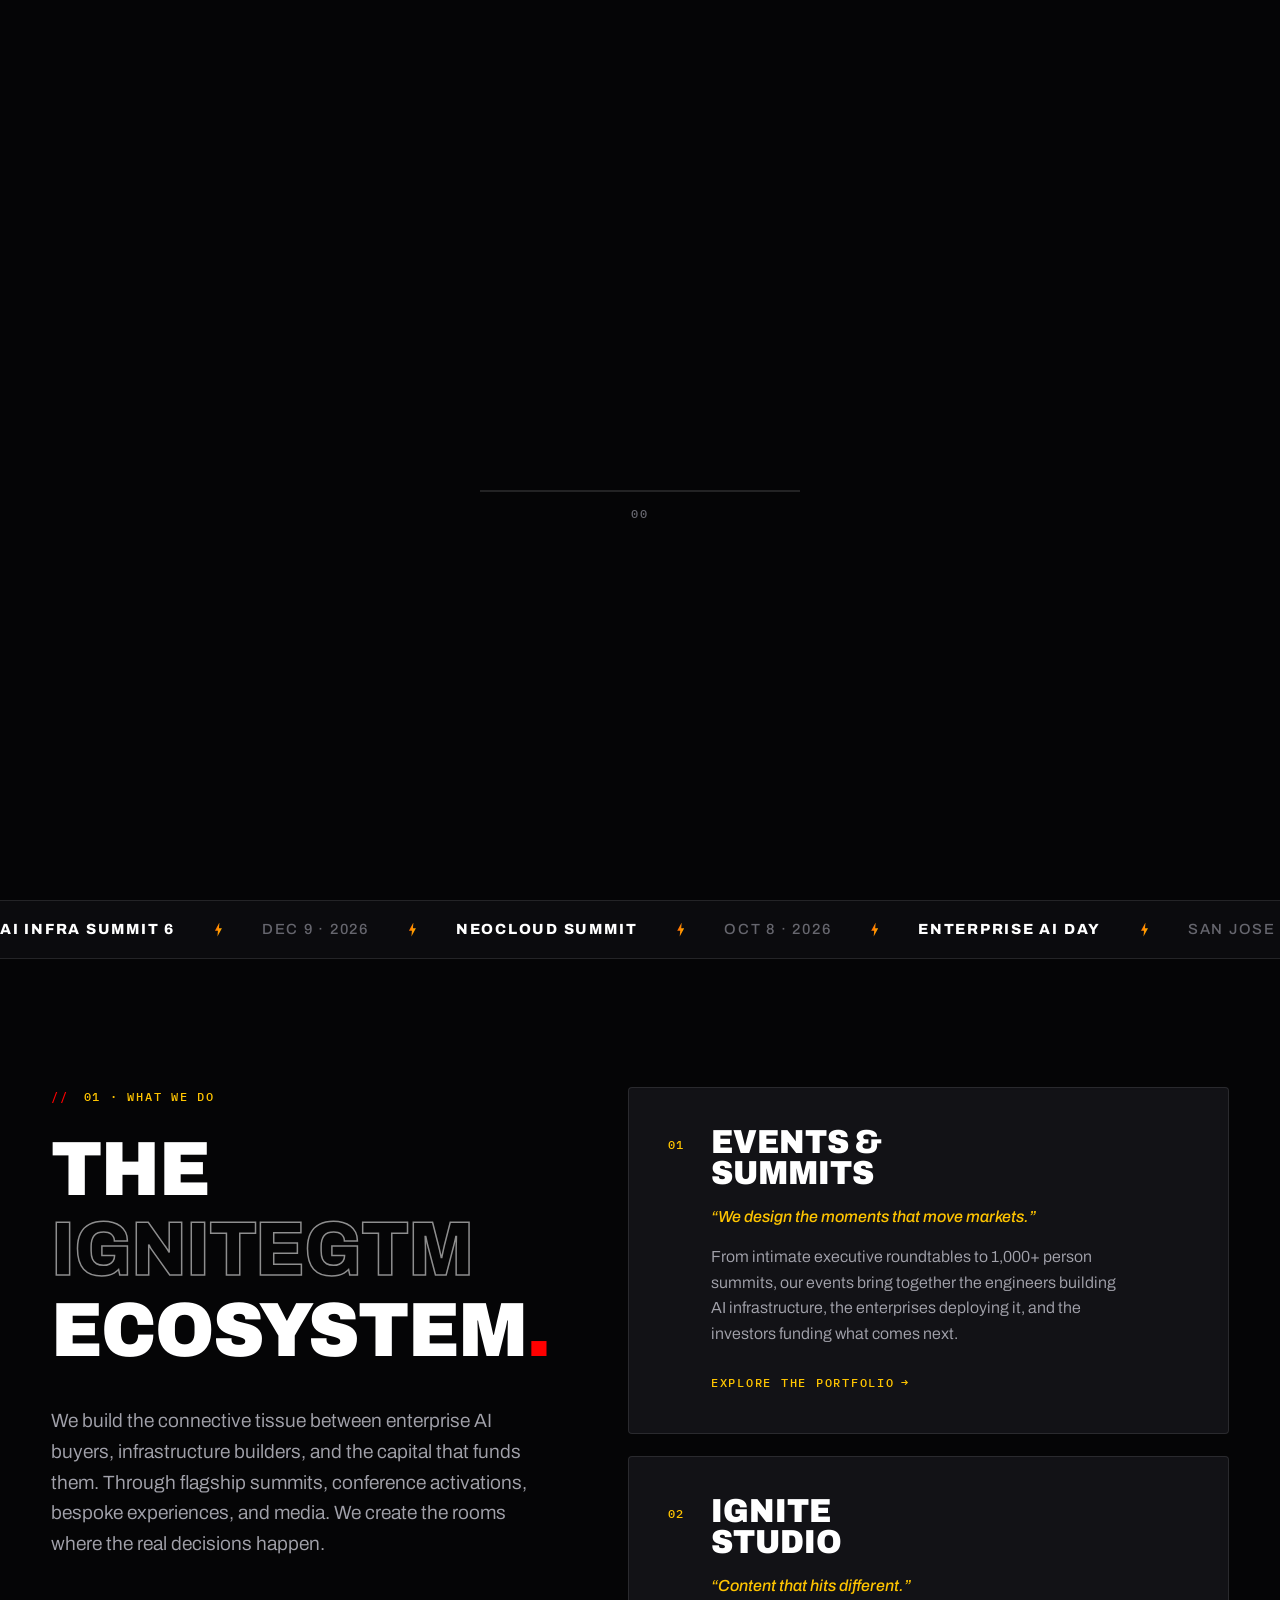
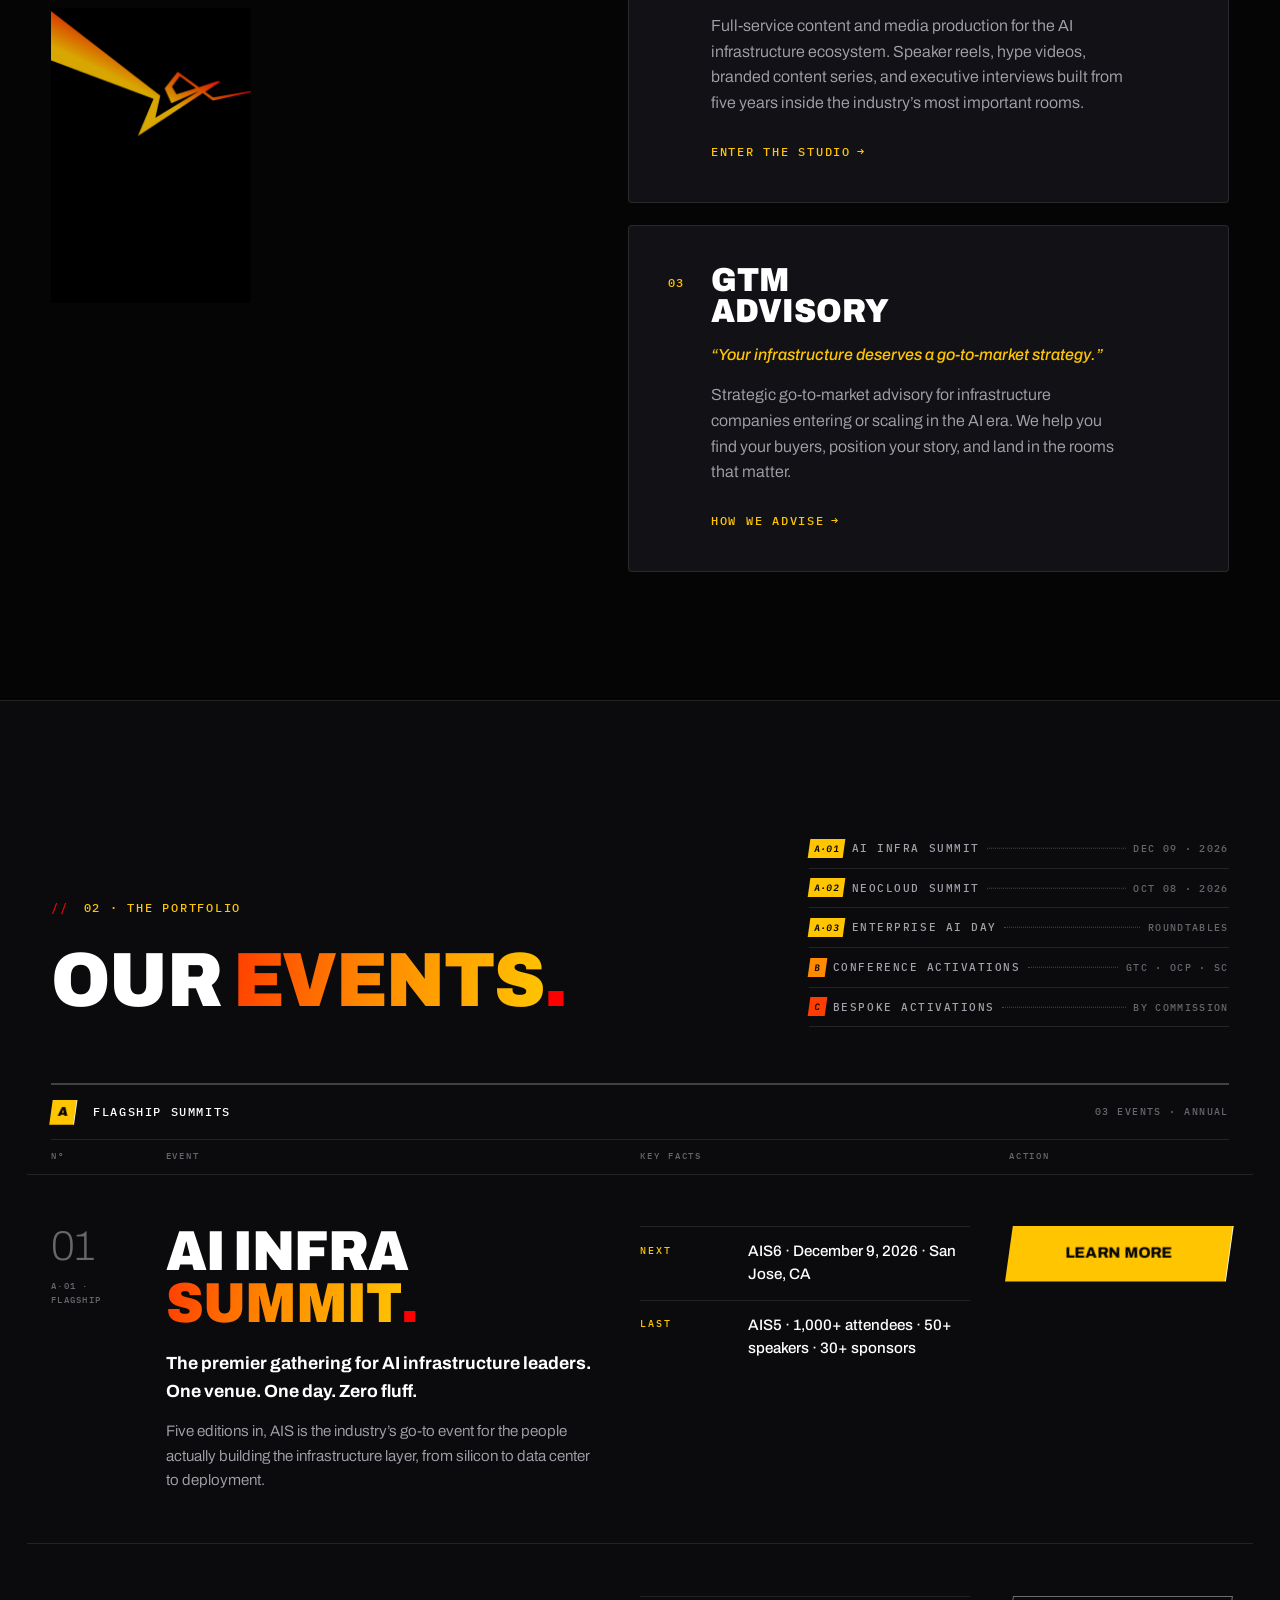
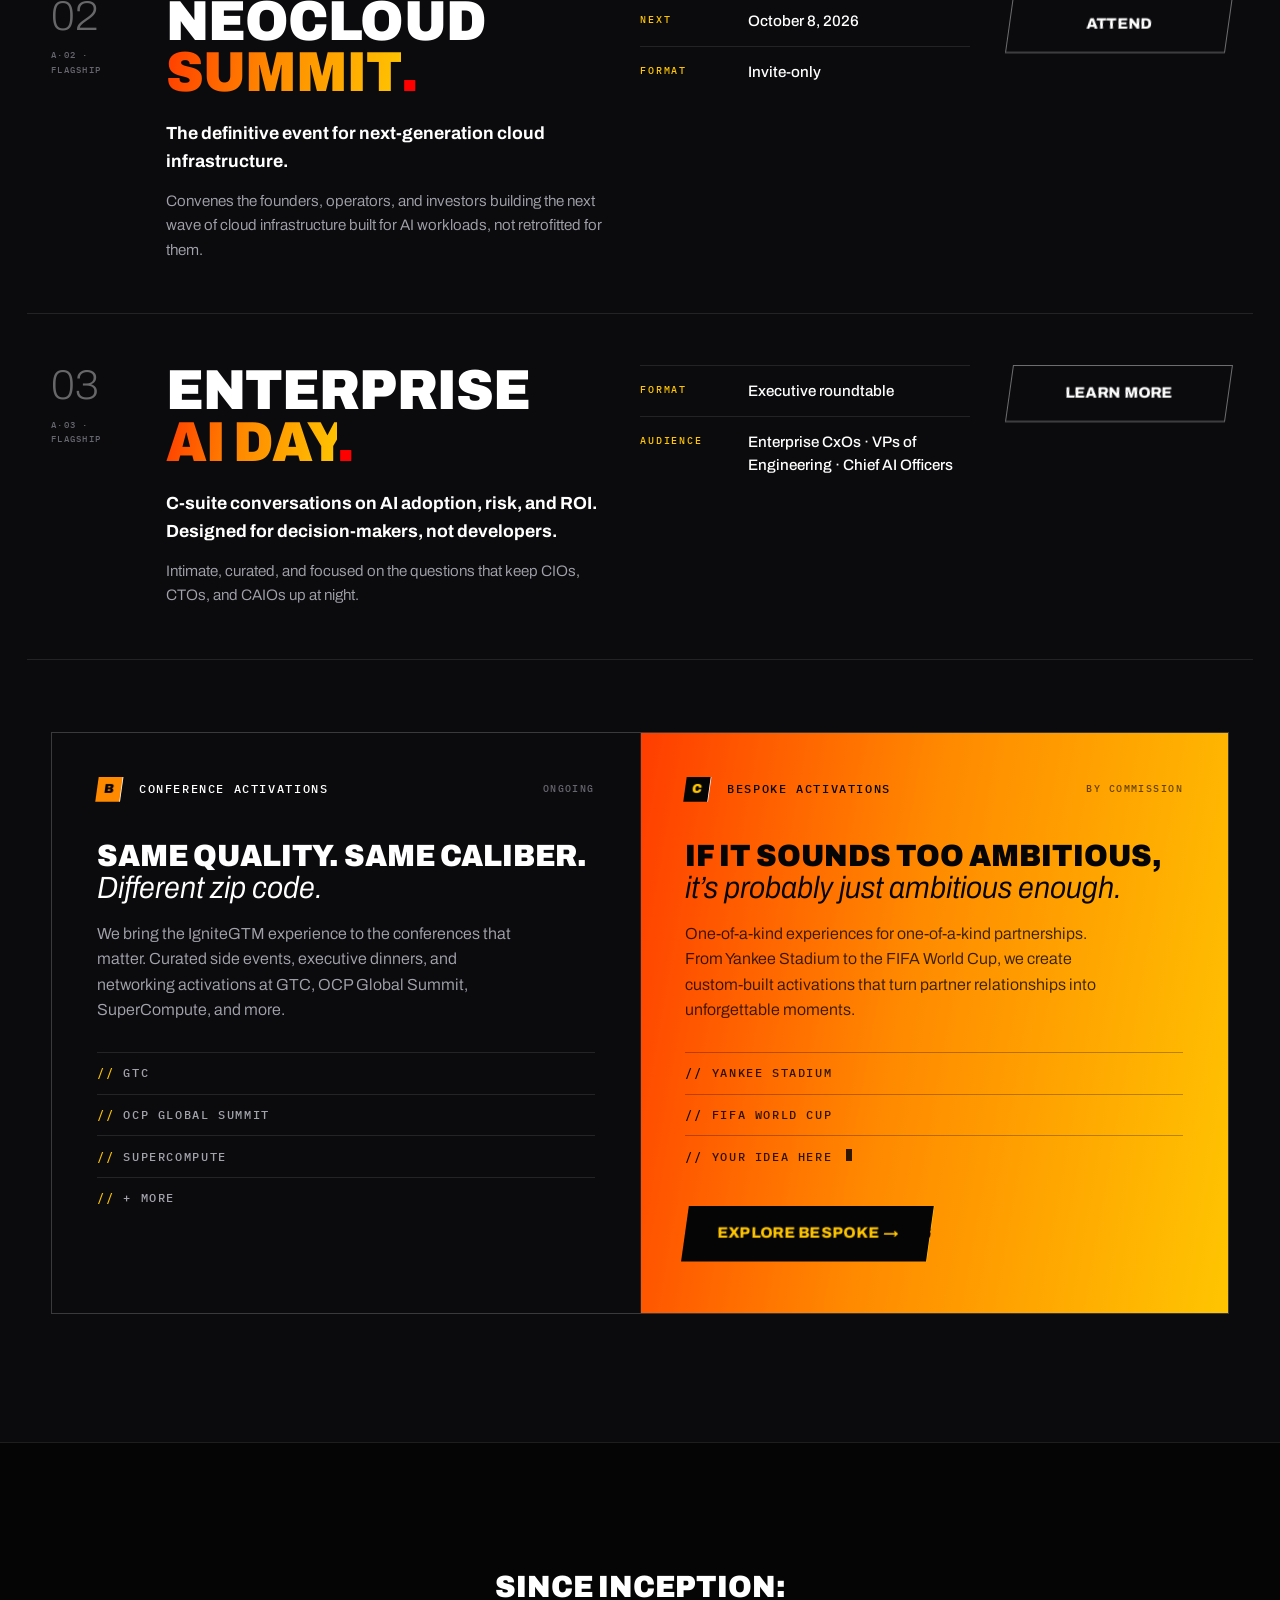
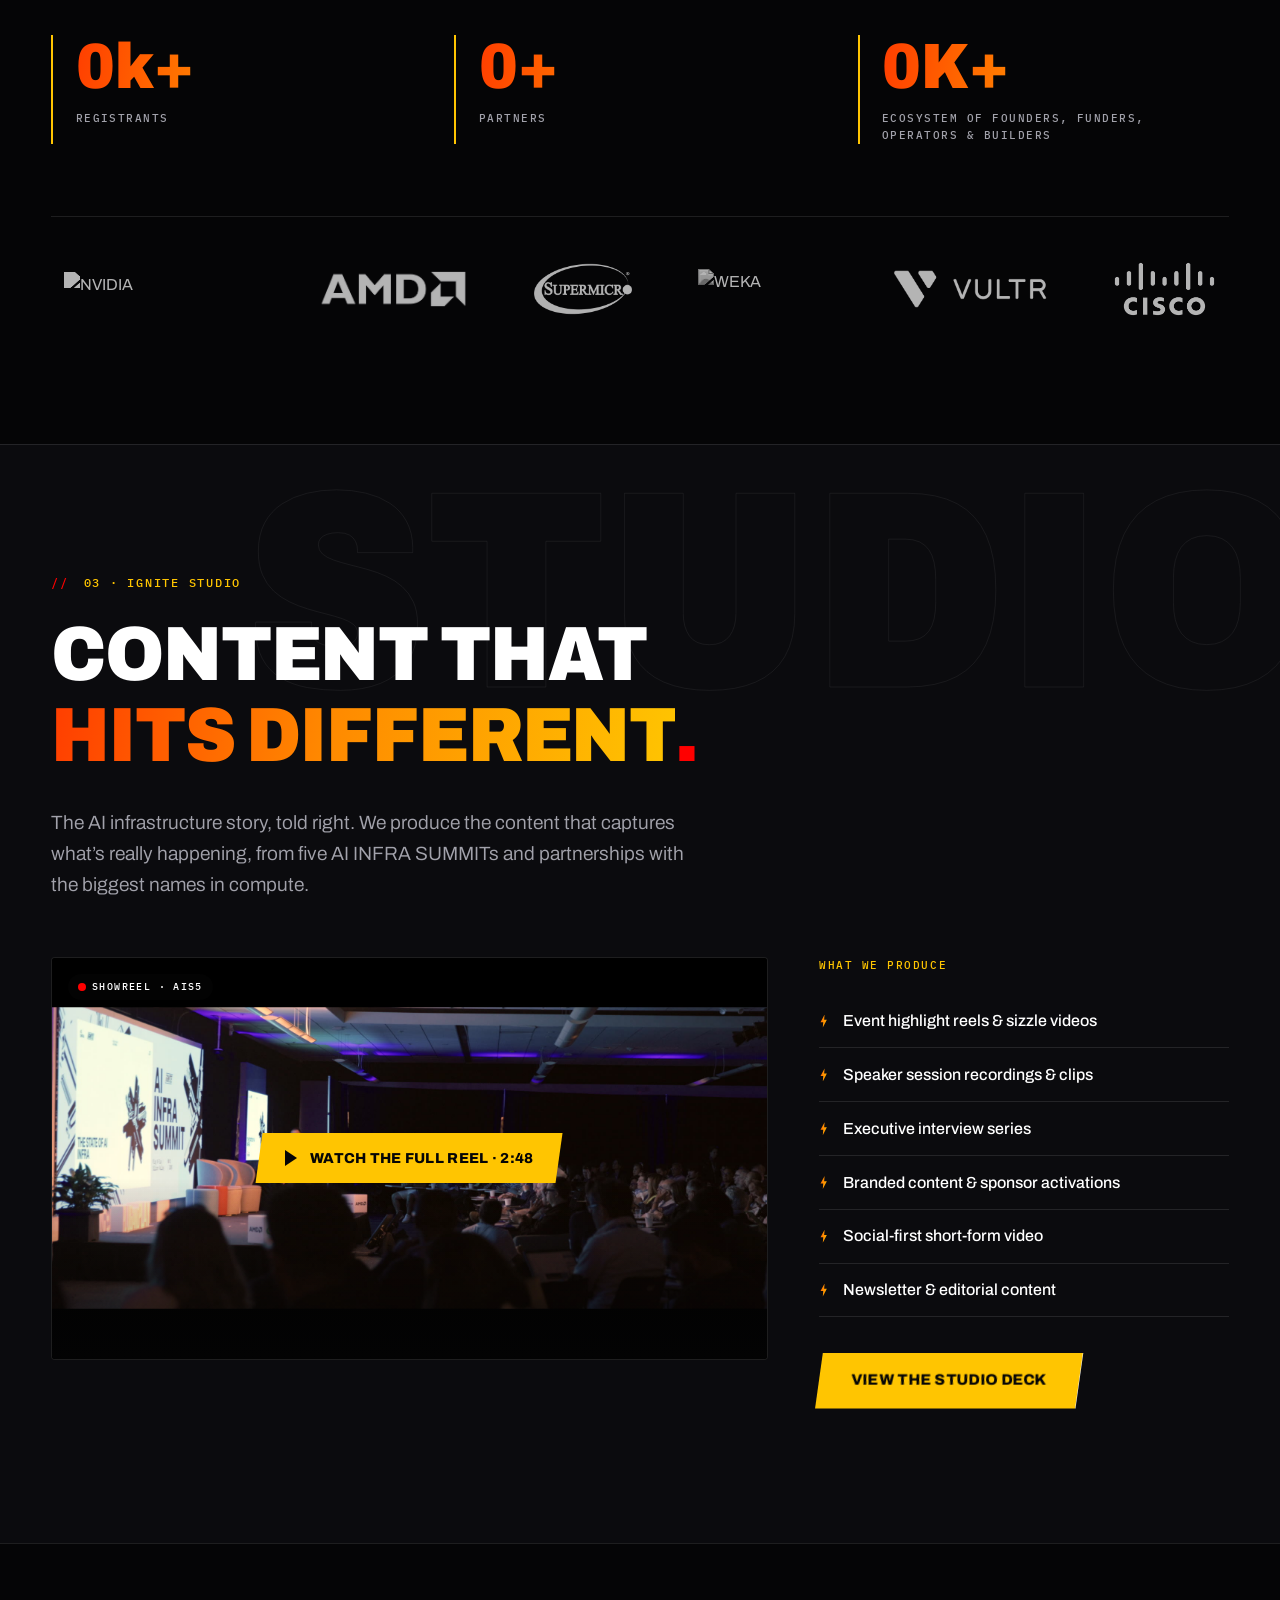
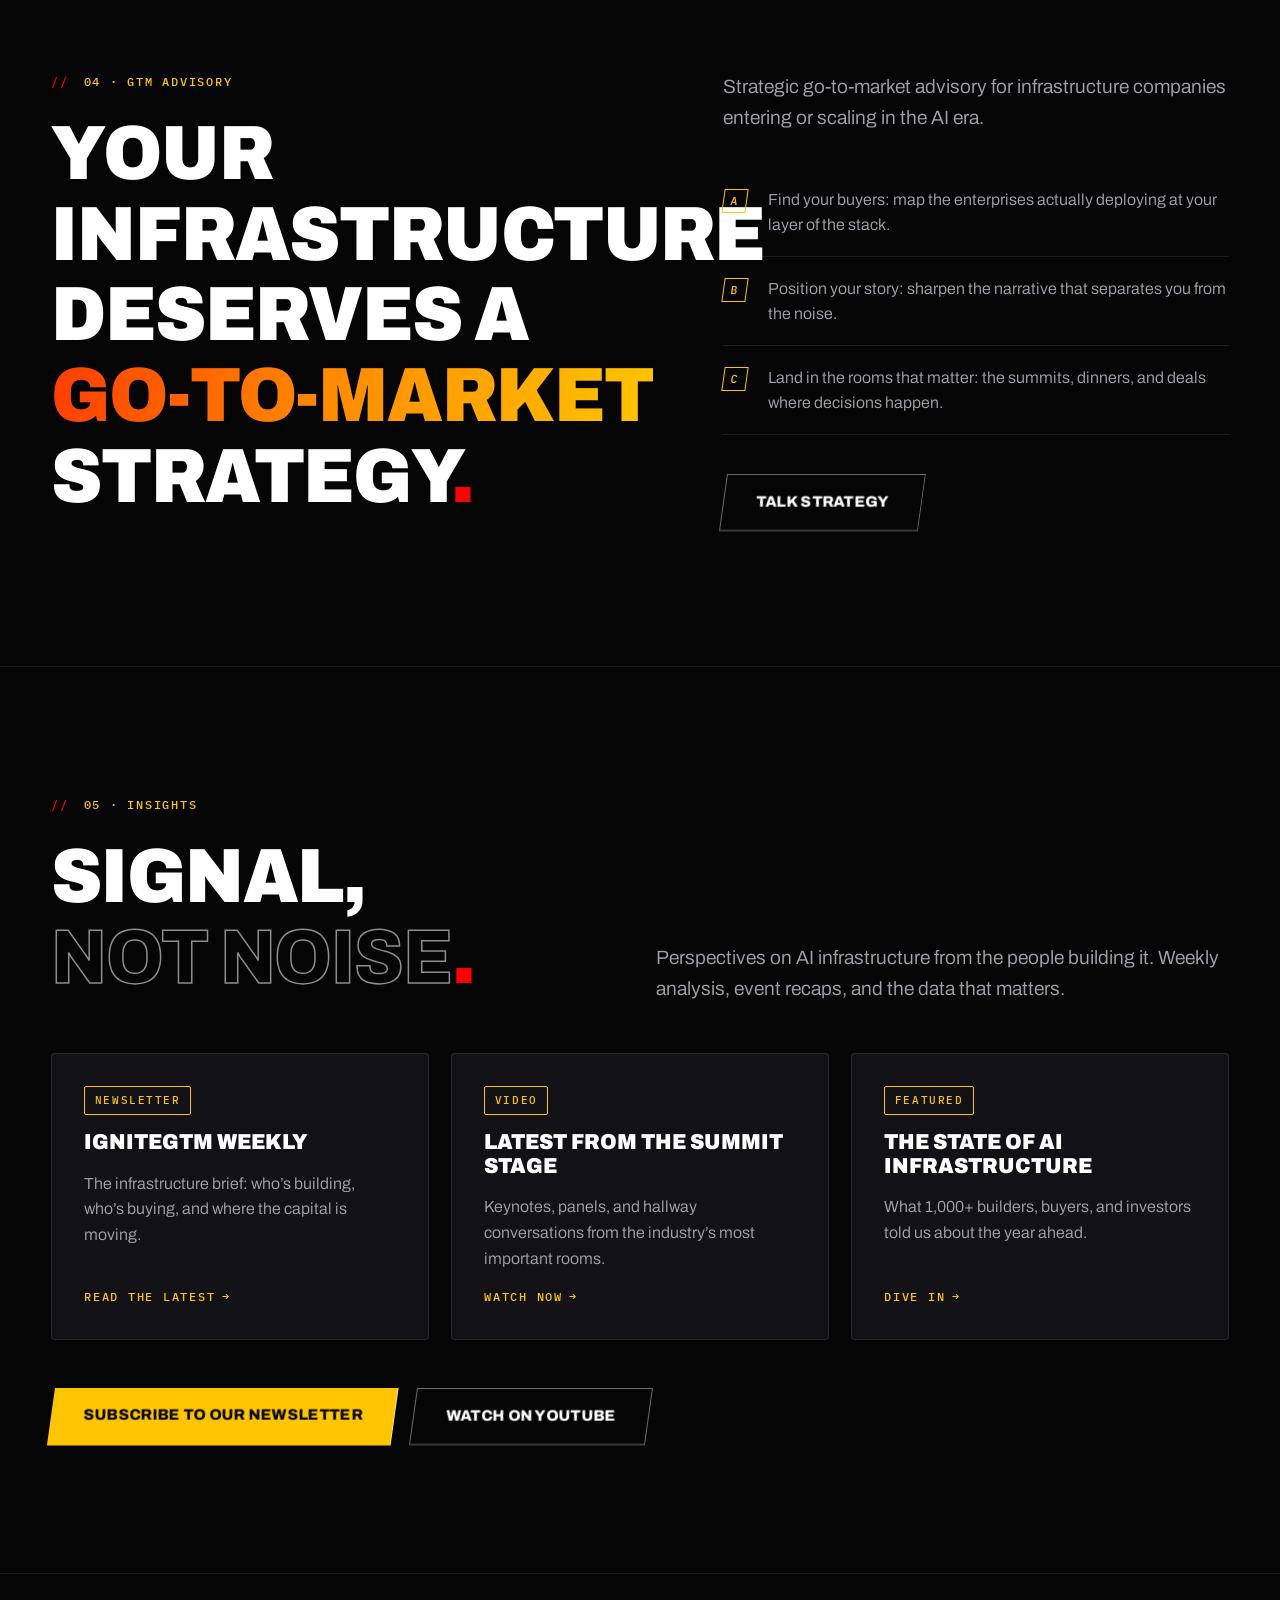
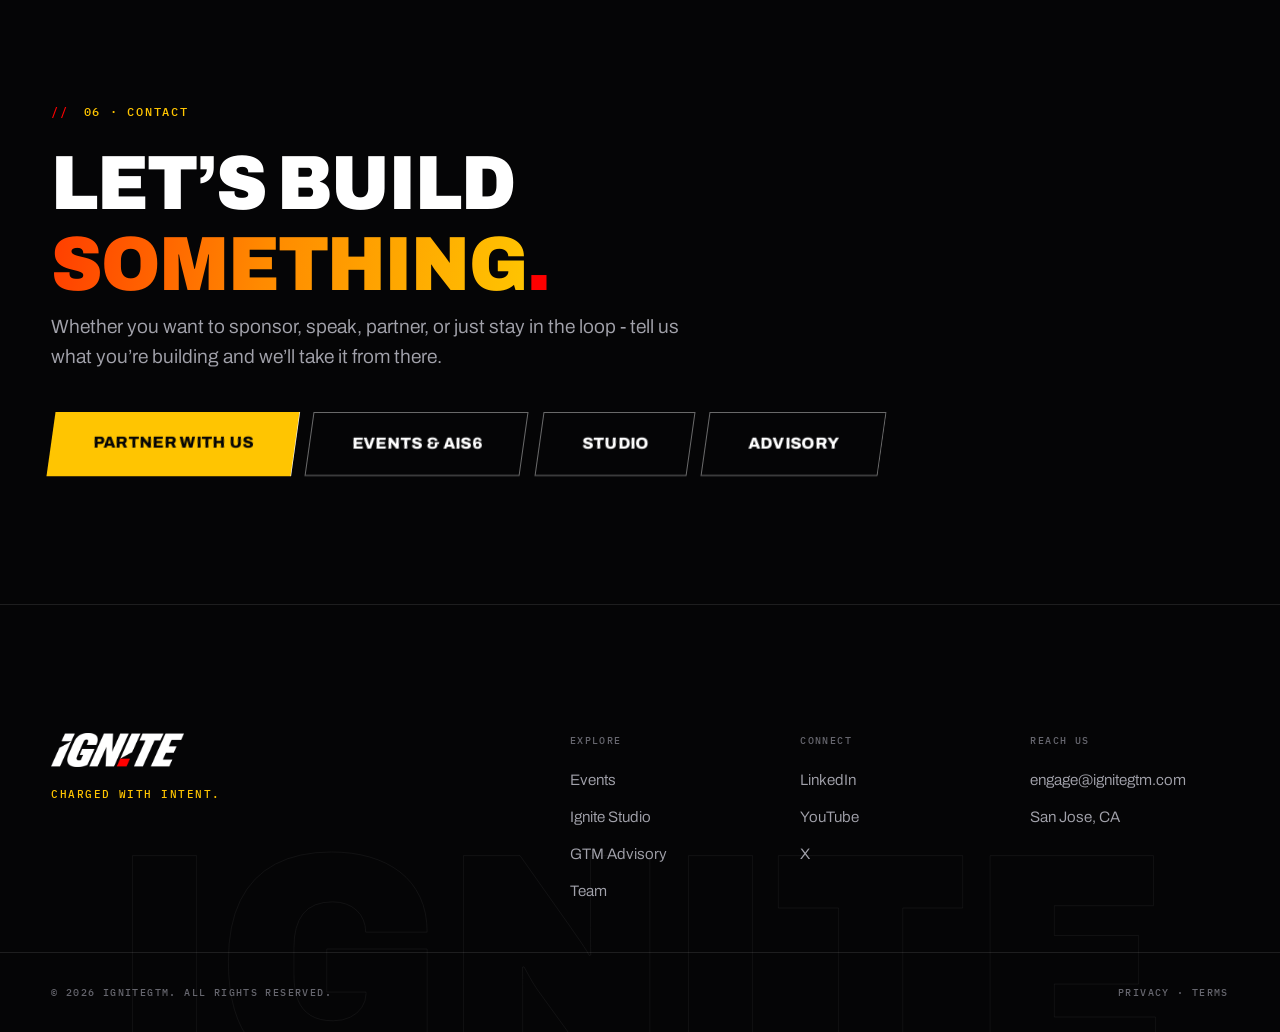
==== commit f9b5a473: "Update AIS6 date: December 3 -> December 9, 2026 across site Per Nellie's inventory (Slack): all Dec" ====
--- a/index.html
+++ b/index.html
@@ -39,7 +39,7 @@
     "@type": "Event",
     "name": "AI INFRA SUMMIT 6 (AIS6)",
     "description": "The premier gathering for AI infrastructure leaders. One venue. One day. Zero fluff.",
-    "startDate": "2026-12-04",
+    "startDate": "2026-12-09",
     "eventAttendanceMode": "https://schema.org/OfflineEventAttendanceMode",
     "eventStatus": "https://schema.org/EventScheduled",
     "location": { "@type": "Place", "name": "San Jose, CA", "address": { "@type": "PostalAddress", "addressLocality": "San Jose", "addressRegion": "CA", "addressCountry": "US" } },
@@ -65,7 +65,7 @@
     "@context": "https://schema.org",
     "@type": "FAQPage",
     "mainEntity": [
-      { "@type": "Question", "name": "What is the AI INFRA SUMMIT?", "acceptedAnswer": { "@type": "Answer", "text": "The AI INFRA SUMMIT (AIS) is the premier gathering for AI infrastructure leaders - the engineers building AI infrastructure, the enterprises deploying it, and the investors funding what comes next. AIS6 takes place December 3, 2026 in San Jose, CA." } },
+      { "@type": "Question", "name": "What is the AI INFRA SUMMIT?", "acceptedAnswer": { "@type": "Answer", "text": "The AI INFRA SUMMIT (AIS) is the premier gathering for AI infrastructure leaders - the engineers building AI infrastructure, the enterprises deploying it, and the investors funding what comes next. AIS6 takes place December 9, 2026 in San Jose, CA." } },
       { "@type": "Question", "name": "What is the NeoCloud Summit?", "acceptedAnswer": { "@type": "Answer", "text": "The NeoCloud Summit is the definitive invite-only event for next-generation cloud infrastructure - convening the founders, operators, and investors building clouds purpose-built for AI workloads. Next edition: October 8, 2026." } },
       { "@type": "Question", "name": "How can my company sponsor or speak at an IgniteGTM event?", "acceptedAnswer": { "@type": "Answer", "text": "Use the contact form at ignitegtm.com and select Sponsoring or Speaking from the interest dropdown - the IgniteGTM team will follow up directly." } },
       { "@type": "Question", "name": "What does IgniteGTM do?", "acceptedAnswer": { "@type": "Answer", "text": "IgniteGTM is the ecosystem connecting AI infrastructure builders, enterprise buyers, and investors - through flagship events and summits, Ignite Studio media production, and strategic go-to-market advisory." } }
@@ -177,7 +177,7 @@
     <div class="ticker" aria-hidden="true">
       <div class="ticker__track" id="tickerTrack">
         <div class="ticker__group">
-          <span>AI INFRA SUMMIT 6</span><i class="tick-bolt"></i><span class="tick-dim">DEC 4 · 2026</span><i class="tick-bolt"></i>
+          <span>AI INFRA SUMMIT 6</span><i class="tick-bolt"></i><span class="tick-dim">DEC 9 · 2026</span><i class="tick-bolt"></i>
           <span>NEOCLOUD SUMMIT</span><i class="tick-bolt"></i><span class="tick-dim">OCT 8 · 2026</span><i class="tick-bolt"></i>
           <span>ENTERPRISE AI DAY</span><i class="tick-bolt"></i><span class="tick-dim">SAN JOSE · CA</span><i class="tick-bolt"></i>
           <span>1,000+ ATTENDEES</span><i class="tick-bolt"></i><span class="tick-dim">50+ SPEAKERS</span><i class="tick-bolt"></i>
@@ -254,7 +254,7 @@
               <span class="ledger__chip ledger__chip--a mono">A·01</span>
               <span class="ledger__name mono">AI Infra Summit</span>
               <span class="ledger__leader" aria-hidden="true"></span>
-              <span class="ledger__meta mono">Dec 04 · 2026</span>
+              <span class="ledger__meta mono">Dec 09 · 2026</span>
             </a>
             <a class="ledger__line" href="#neocloud" data-spy="neocloud">
               <span class="ledger__chip ledger__chip--a mono">A·02</span>
@@ -307,7 +307,7 @@
               building the infrastructure layer, from silicon to data center to deployment.</p>
           </div>
           <dl class="facts">
-            <div class="facts__row"><dt class="mono">Next</dt><dd>AIS6 · December 3, 2026 · San Jose, CA</dd></div>
+            <div class="facts__row"><dt class="mono">Next</dt><dd>AIS6 · December 9, 2026 · San Jose, CA</dd></div>
             <div class="facts__row"><dt class="mono">Last</dt><dd>AIS5 · 1,000+ attendees · 50+ speakers · 30+ sponsors</dd></div>
           </dl>
           <div class="index-row__action">
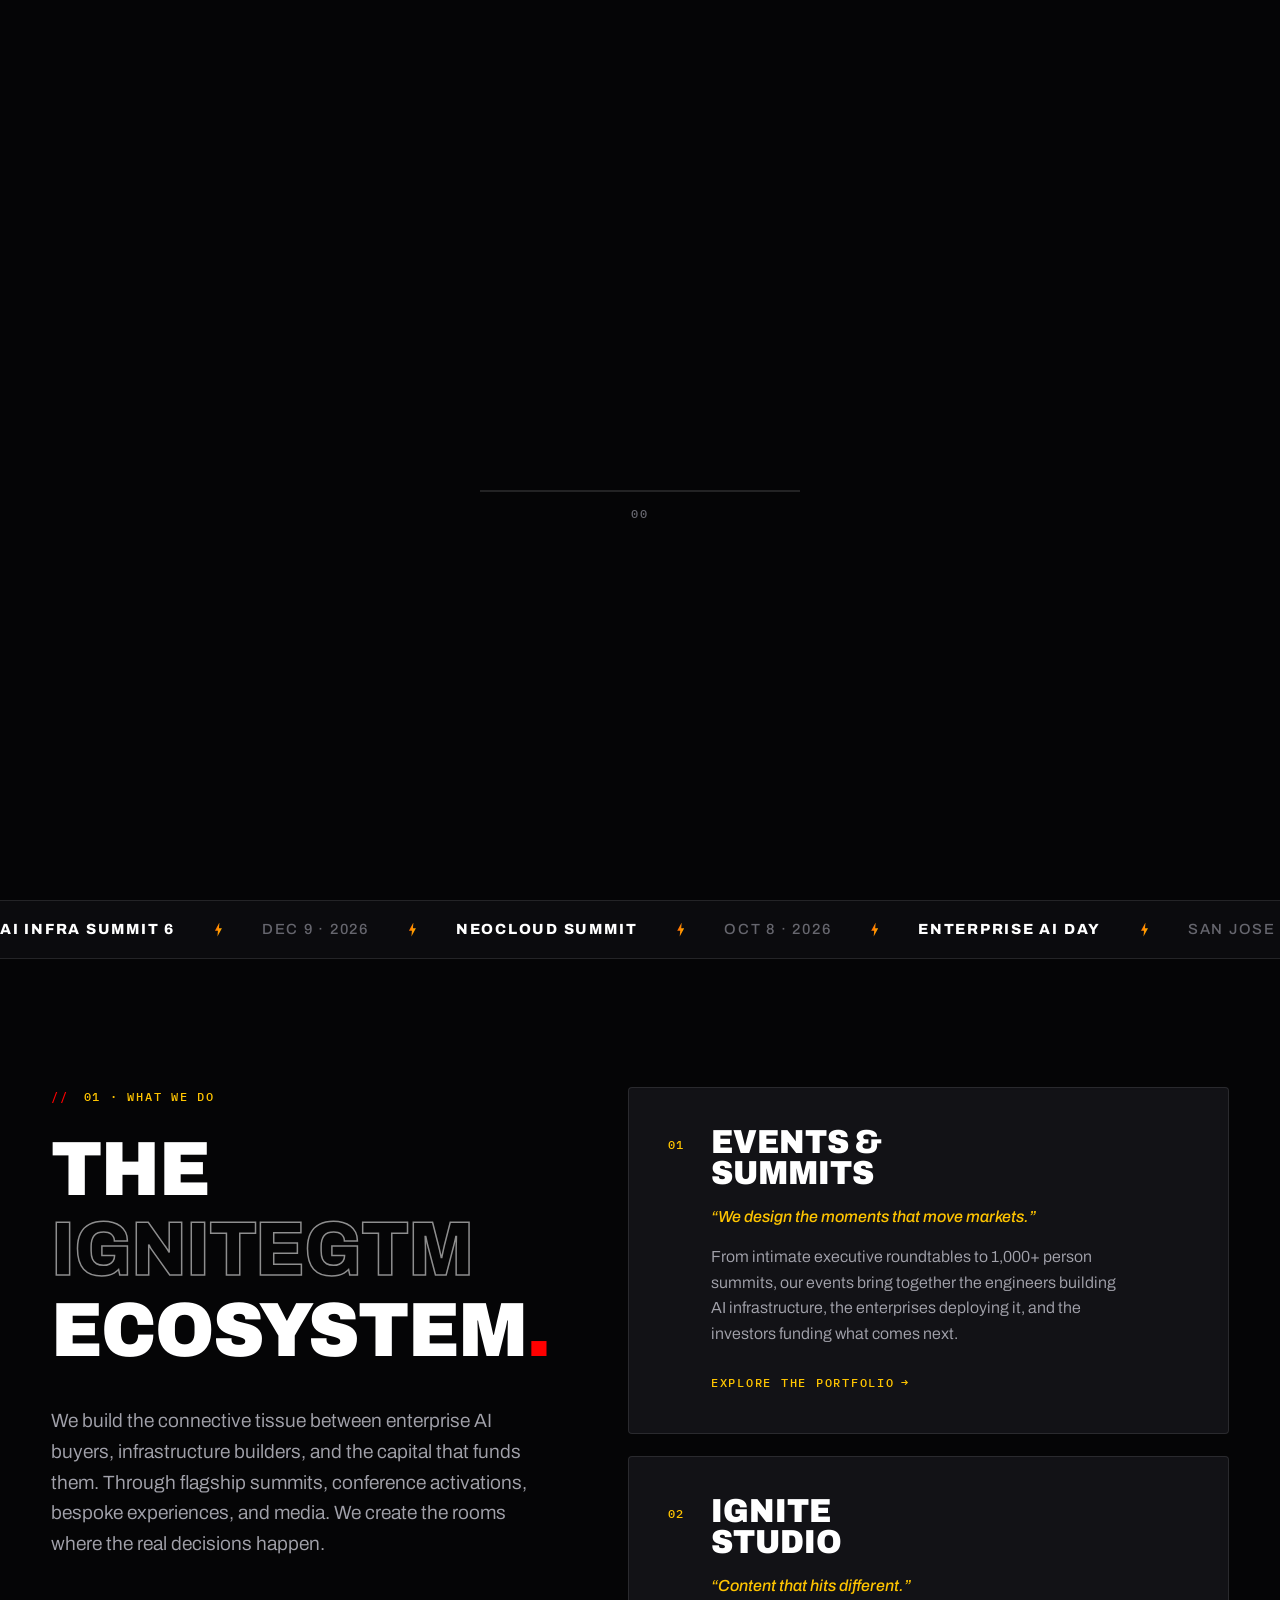
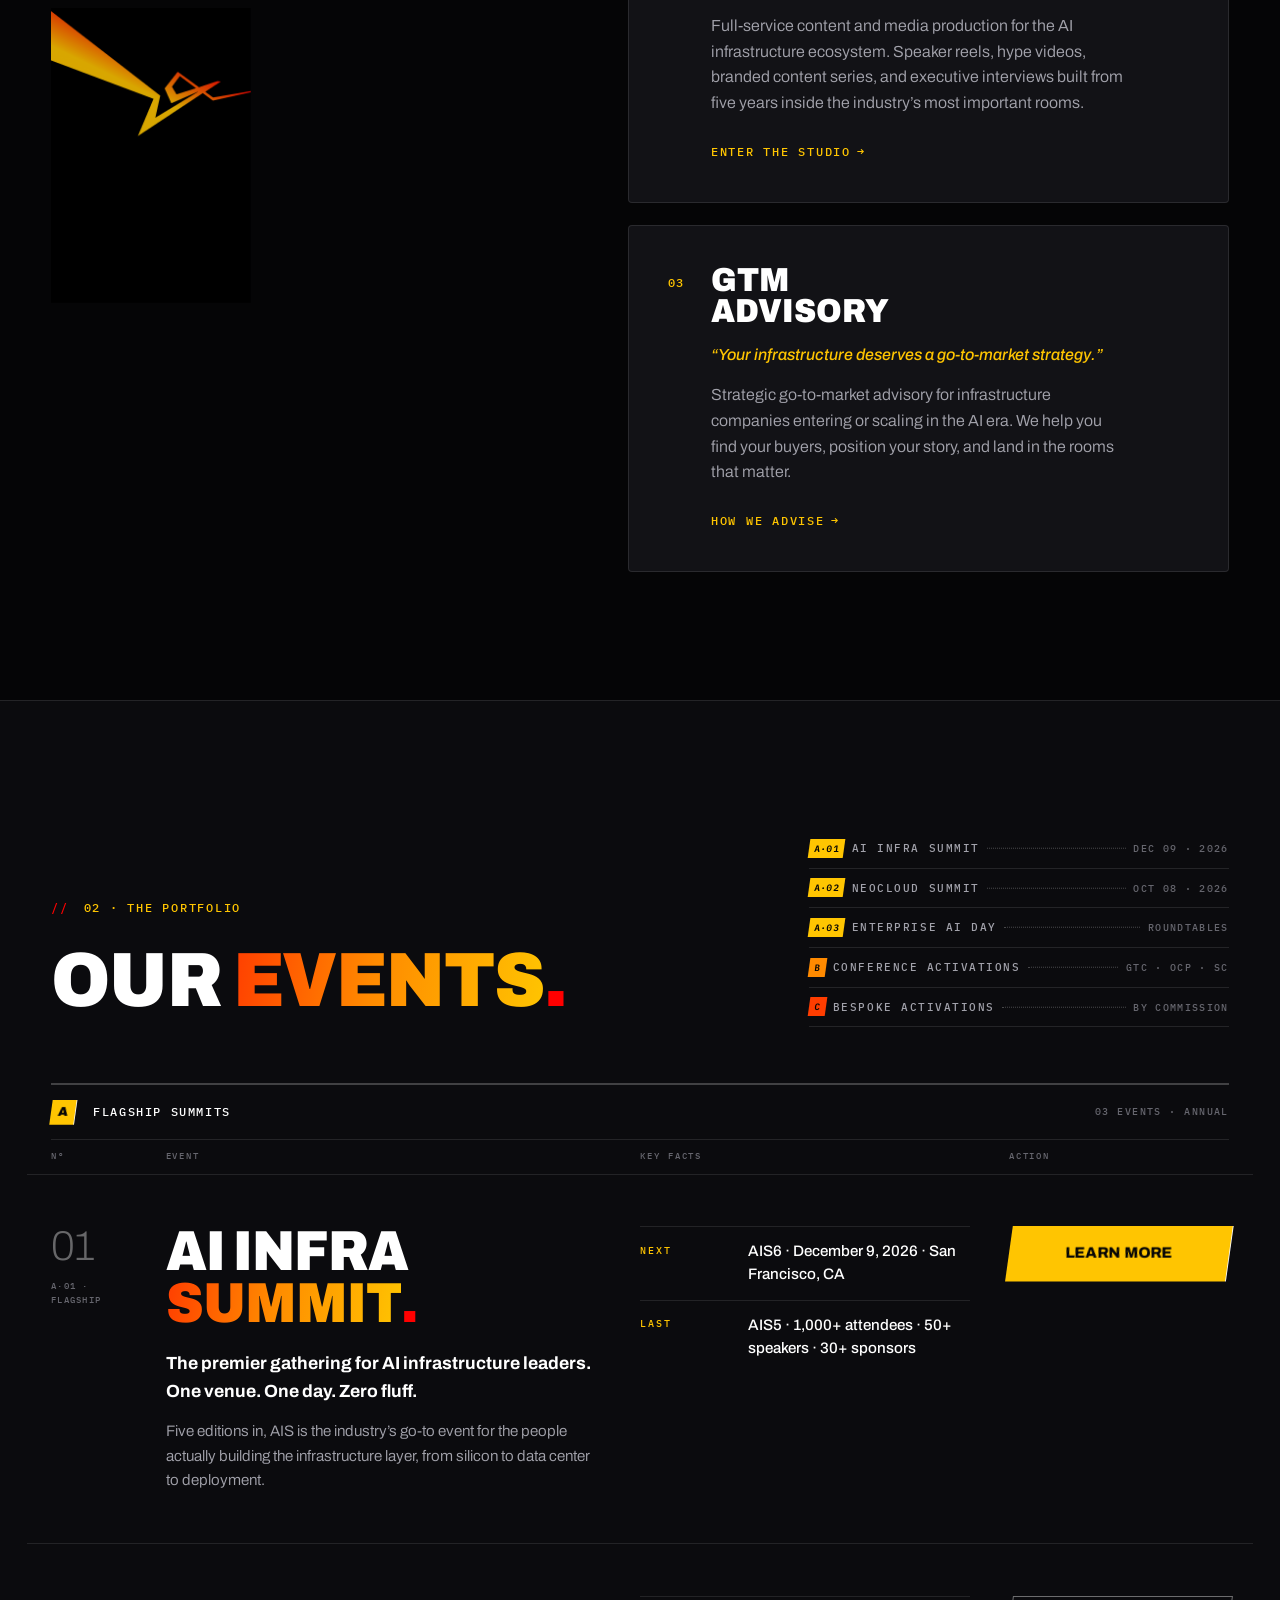
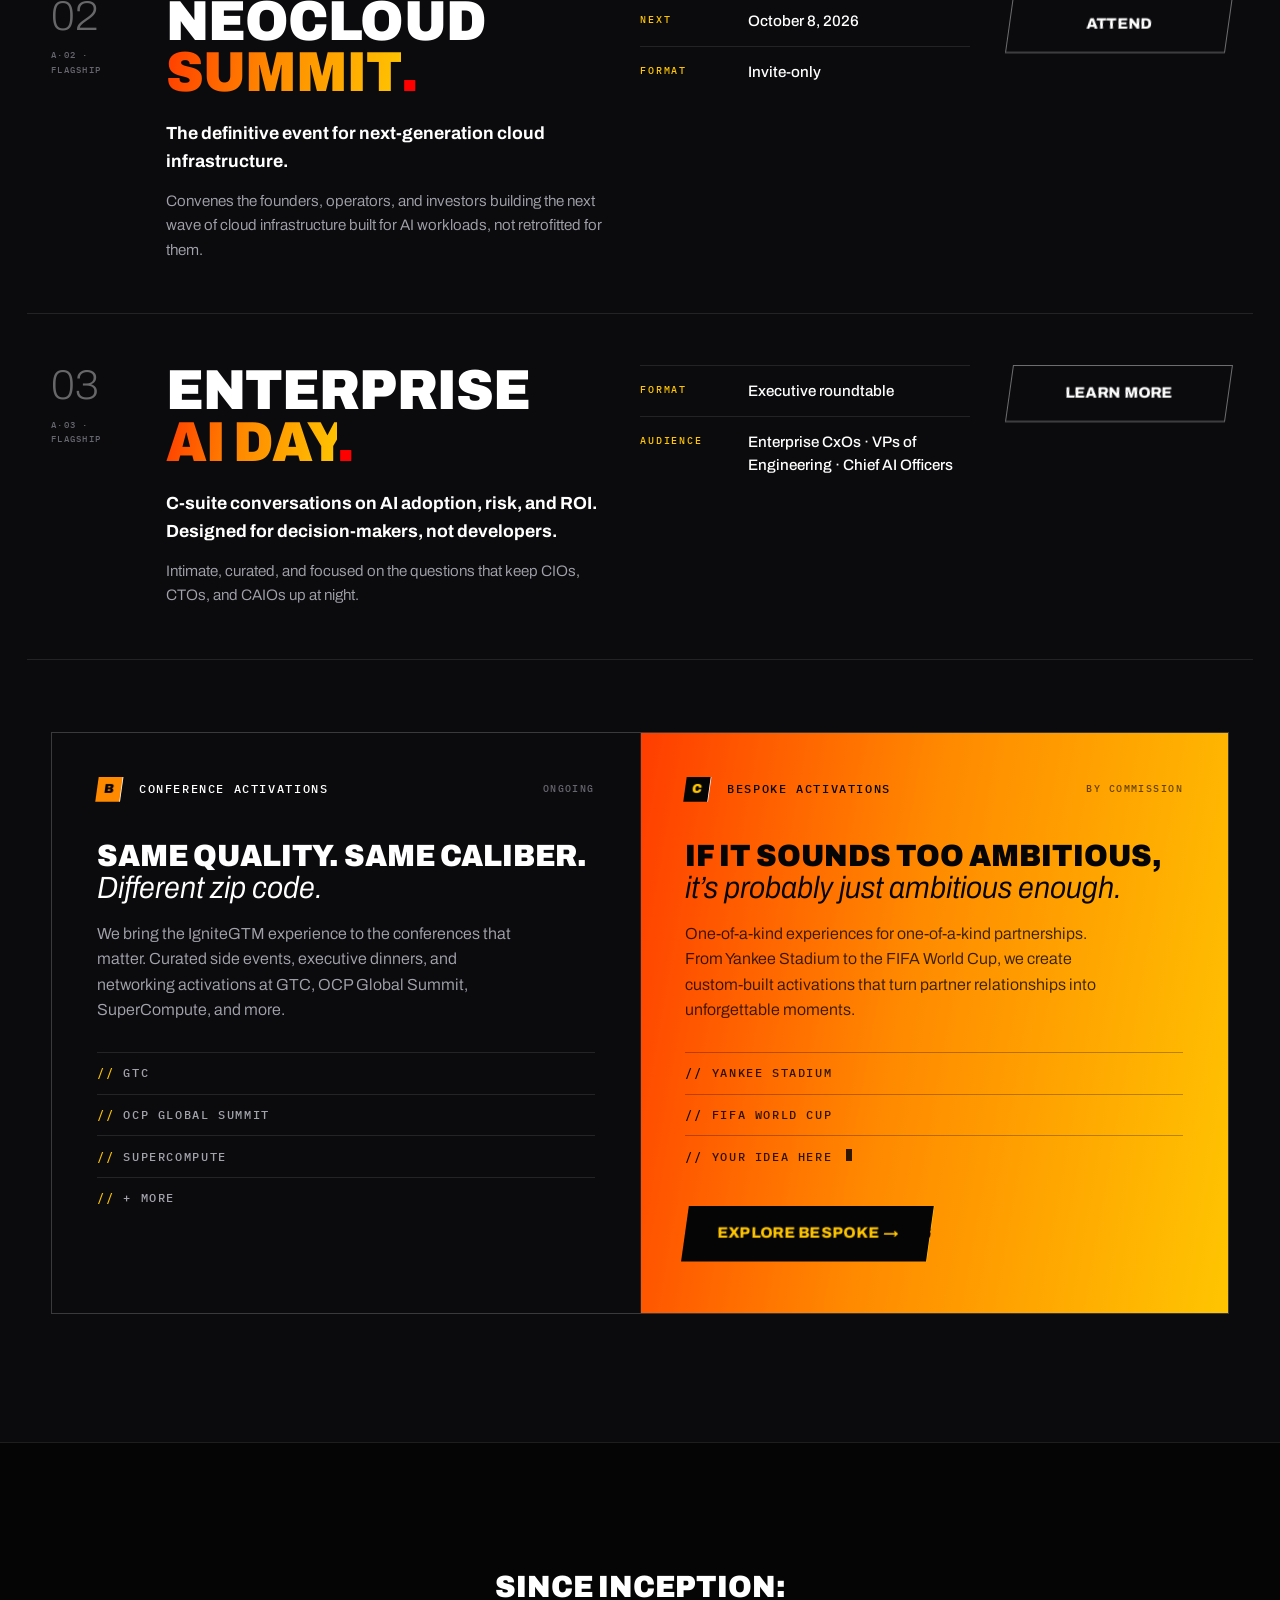
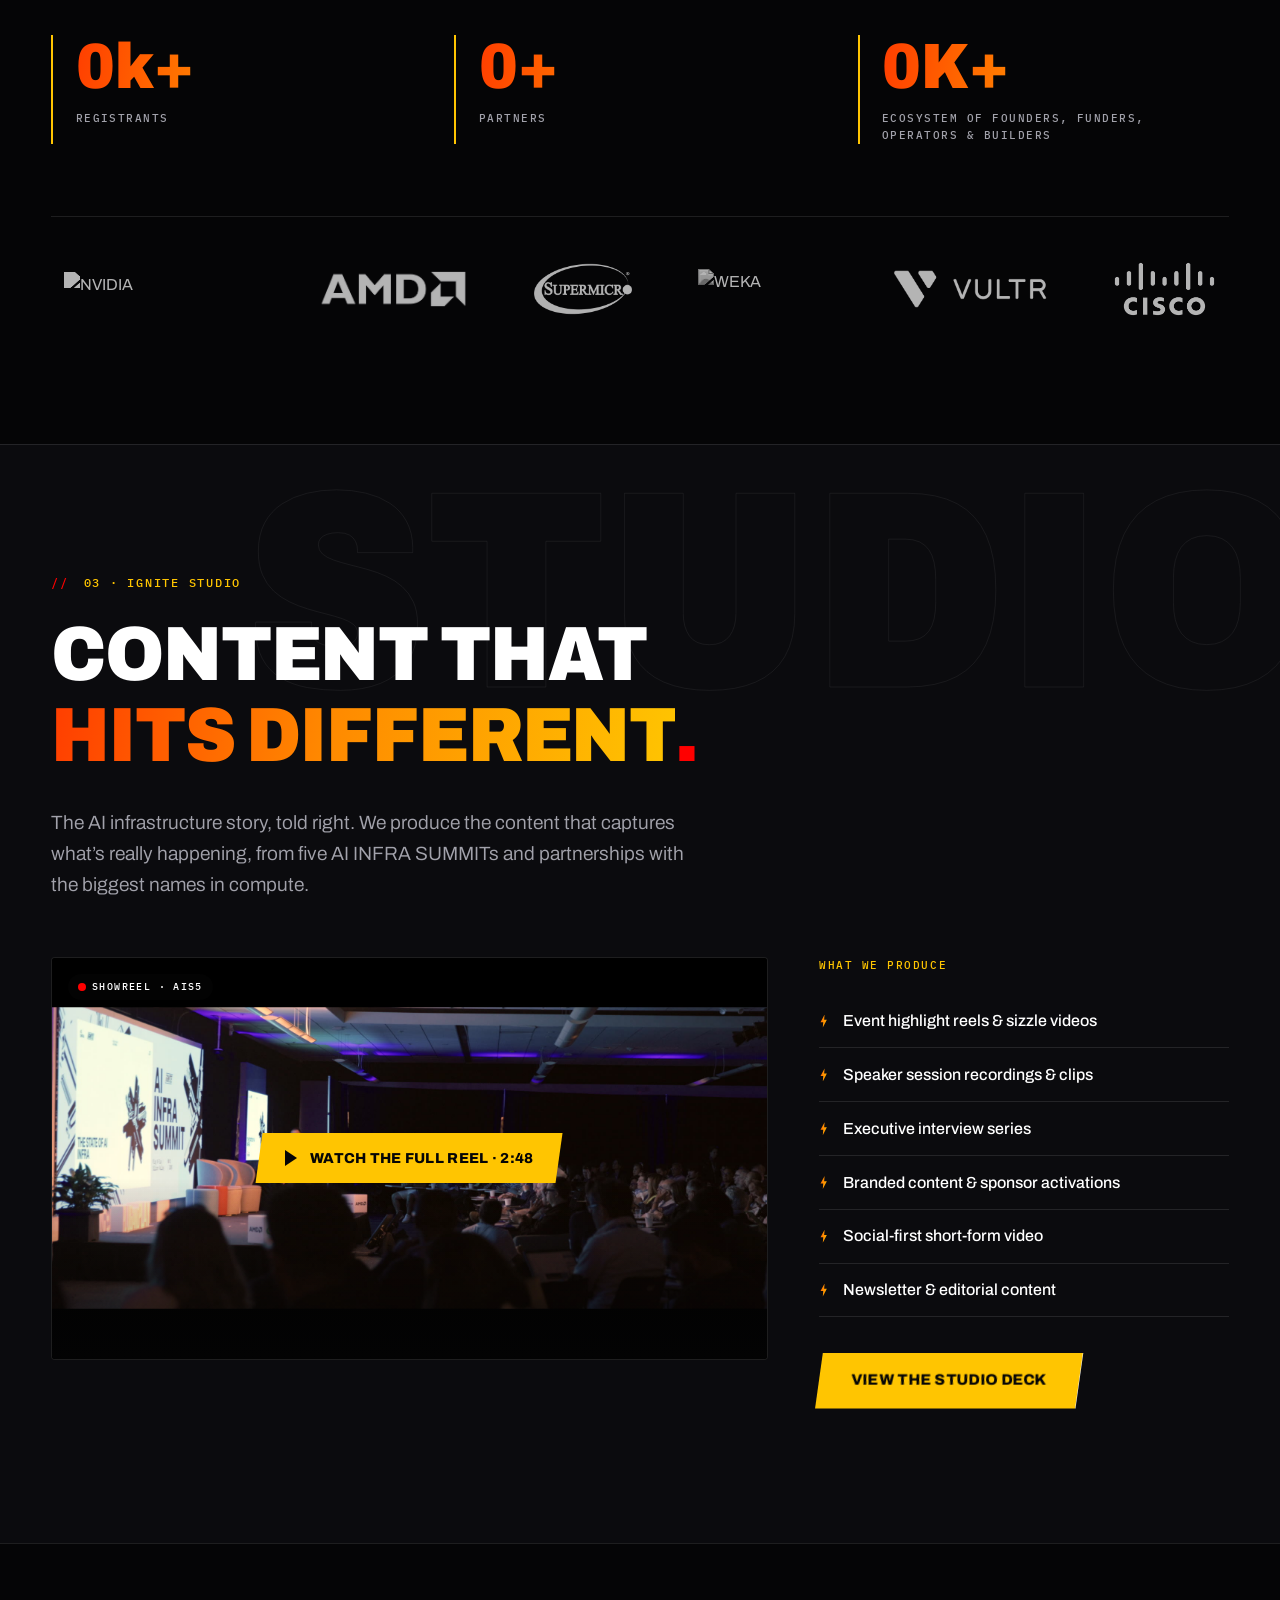
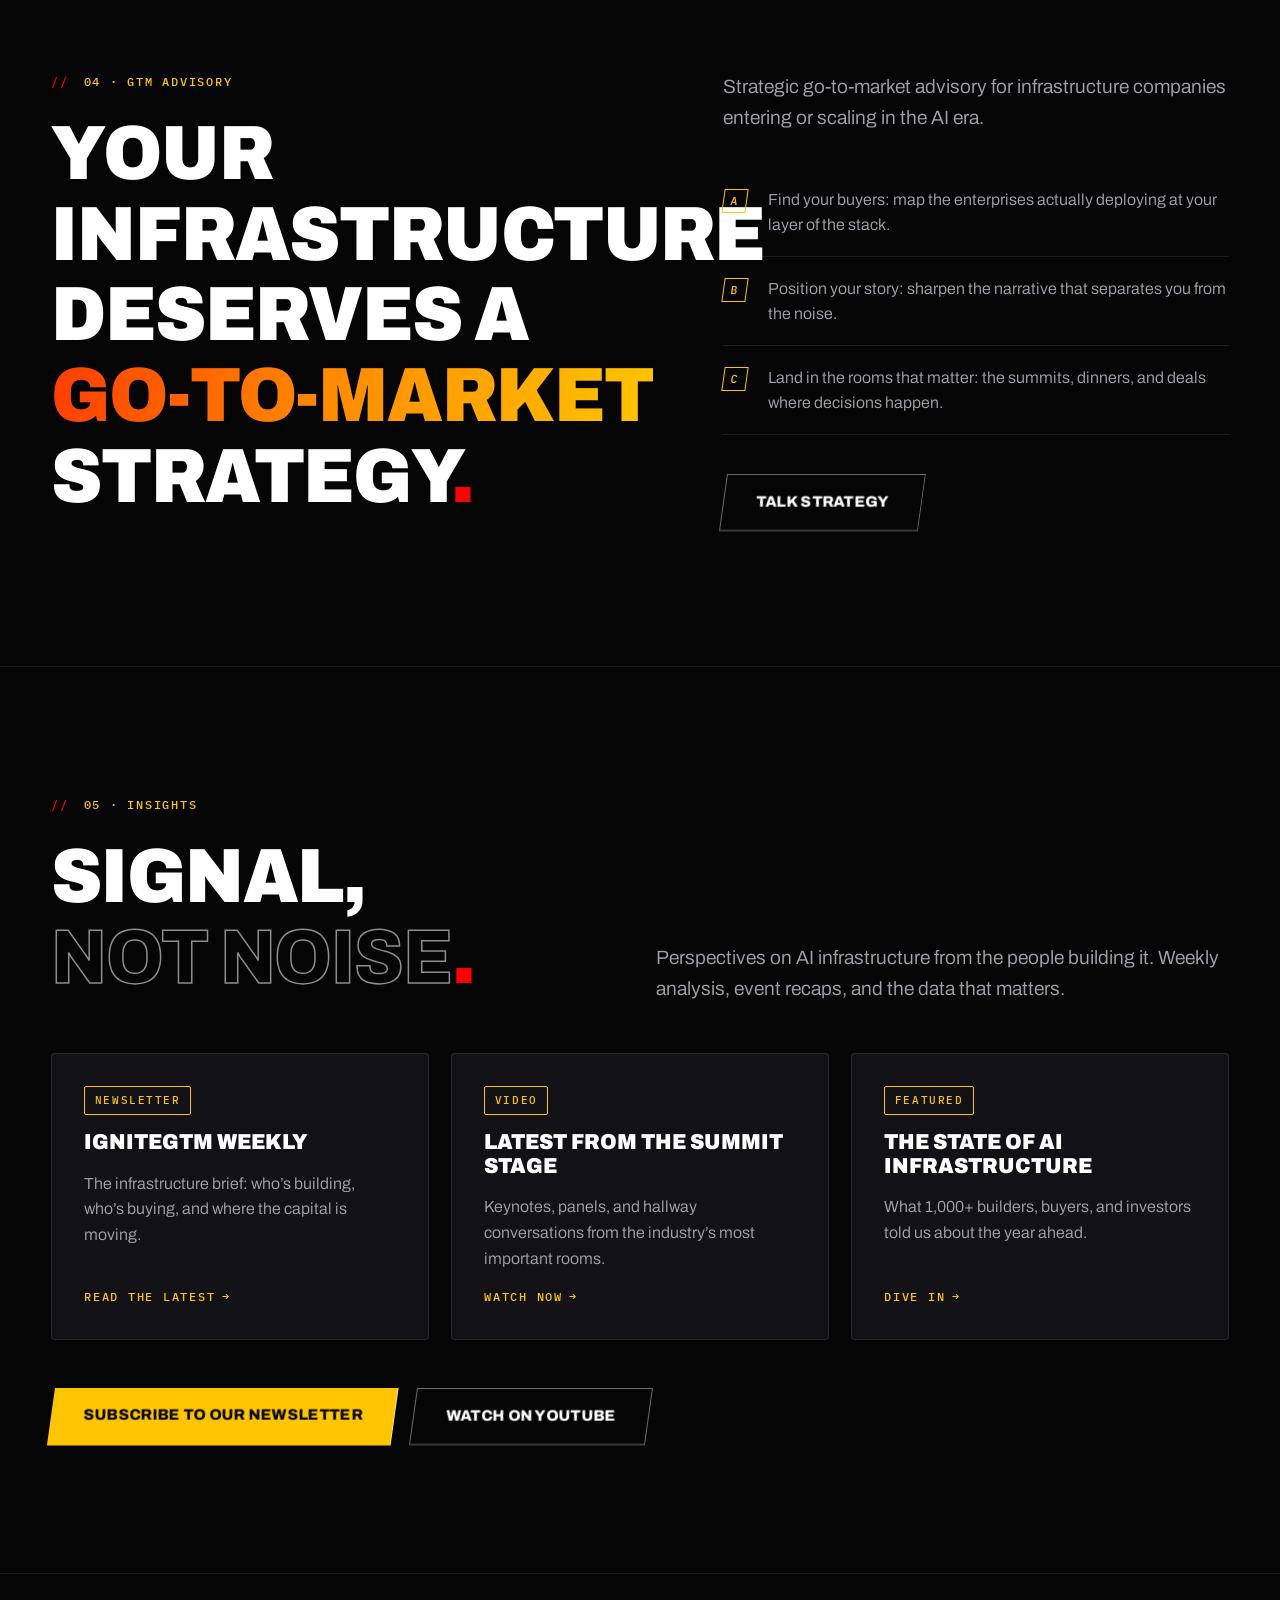
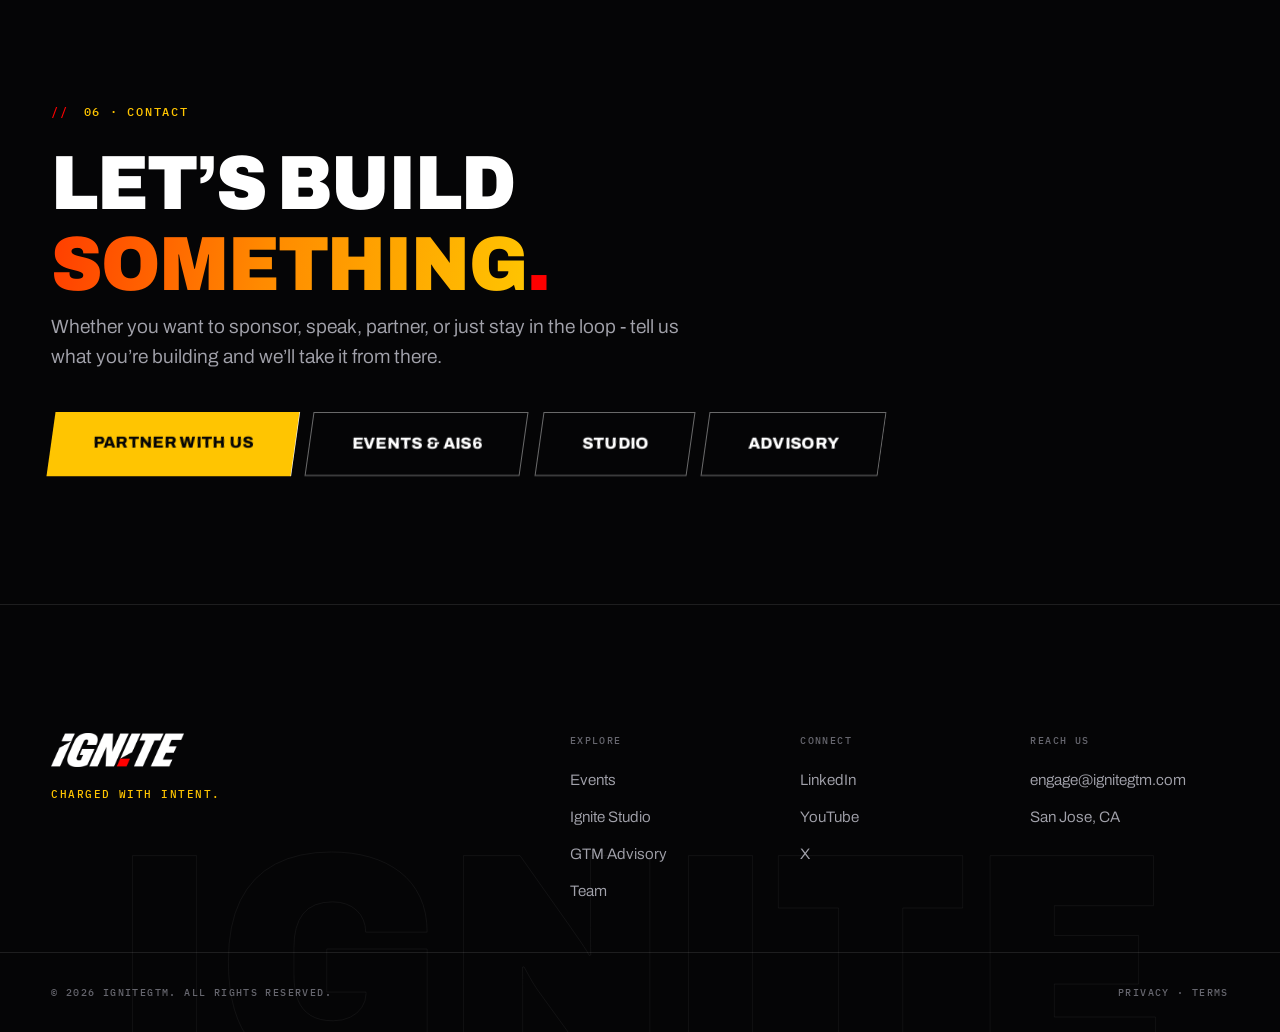
==== commit 007ee6df: "AIS6 location: San Jose -> San Francisco on homepage Reconciles index.html with events.html (AIS6 is" ====
--- a/index.html
+++ b/index.html
@@ -42,7 +42,7 @@
     "startDate": "2026-12-09",
     "eventAttendanceMode": "https://schema.org/OfflineEventAttendanceMode",
     "eventStatus": "https://schema.org/EventScheduled",
-    "location": { "@type": "Place", "name": "San Jose, CA", "address": { "@type": "PostalAddress", "addressLocality": "San Jose", "addressRegion": "CA", "addressCountry": "US" } },
+    "location": { "@type": "Place", "name": "San Francisco, CA", "address": { "@type": "PostalAddress", "addressLocality": "San Francisco", "addressRegion": "CA", "addressCountry": "US" } },
     "organizer": { "@type": "Organization", "name": "IgniteGTM", "url": "https://www.ignitegtm.com" }
   }
   </script>
@@ -65,7 +65,7 @@
     "@context": "https://schema.org",
     "@type": "FAQPage",
     "mainEntity": [
-      { "@type": "Question", "name": "What is the AI INFRA SUMMIT?", "acceptedAnswer": { "@type": "Answer", "text": "The AI INFRA SUMMIT (AIS) is the premier gathering for AI infrastructure leaders - the engineers building AI infrastructure, the enterprises deploying it, and the investors funding what comes next. AIS6 takes place December 9, 2026 in San Jose, CA." } },
+      { "@type": "Question", "name": "What is the AI INFRA SUMMIT?", "acceptedAnswer": { "@type": "Answer", "text": "The AI INFRA SUMMIT (AIS) is the premier gathering for AI infrastructure leaders - the engineers building AI infrastructure, the enterprises deploying it, and the investors funding what comes next. AIS6 takes place December 9, 2026 in San Francisco, CA." } },
       { "@type": "Question", "name": "What is the NeoCloud Summit?", "acceptedAnswer": { "@type": "Answer", "text": "The NeoCloud Summit is the definitive invite-only event for next-generation cloud infrastructure - convening the founders, operators, and investors building clouds purpose-built for AI workloads. Next edition: October 8, 2026." } },
       { "@type": "Question", "name": "How can my company sponsor or speak at an IgniteGTM event?", "acceptedAnswer": { "@type": "Answer", "text": "Use the contact form at ignitegtm.com and select Sponsoring or Speaking from the interest dropdown - the IgniteGTM team will follow up directly." } },
       { "@type": "Question", "name": "What does IgniteGTM do?", "acceptedAnswer": { "@type": "Answer", "text": "IgniteGTM is the ecosystem connecting AI infrastructure builders, enterprise buyers, and investors - through flagship events and summits, Ignite Studio media production, and strategic go-to-market advisory." } }
@@ -307,7 +307,7 @@
               building the infrastructure layer, from silicon to data center to deployment.</p>
           </div>
           <dl class="facts">
-            <div class="facts__row"><dt class="mono">Next</dt><dd>AIS6 · December 9, 2026 · San Jose, CA</dd></div>
+            <div class="facts__row"><dt class="mono">Next</dt><dd>AIS6 · December 9, 2026 · San Francisco, CA</dd></div>
             <div class="facts__row"><dt class="mono">Last</dt><dd>AIS5 · 1,000+ attendees · 50+ speakers · 30+ sponsors</dd></div>
           </dl>
           <div class="index-row__action">
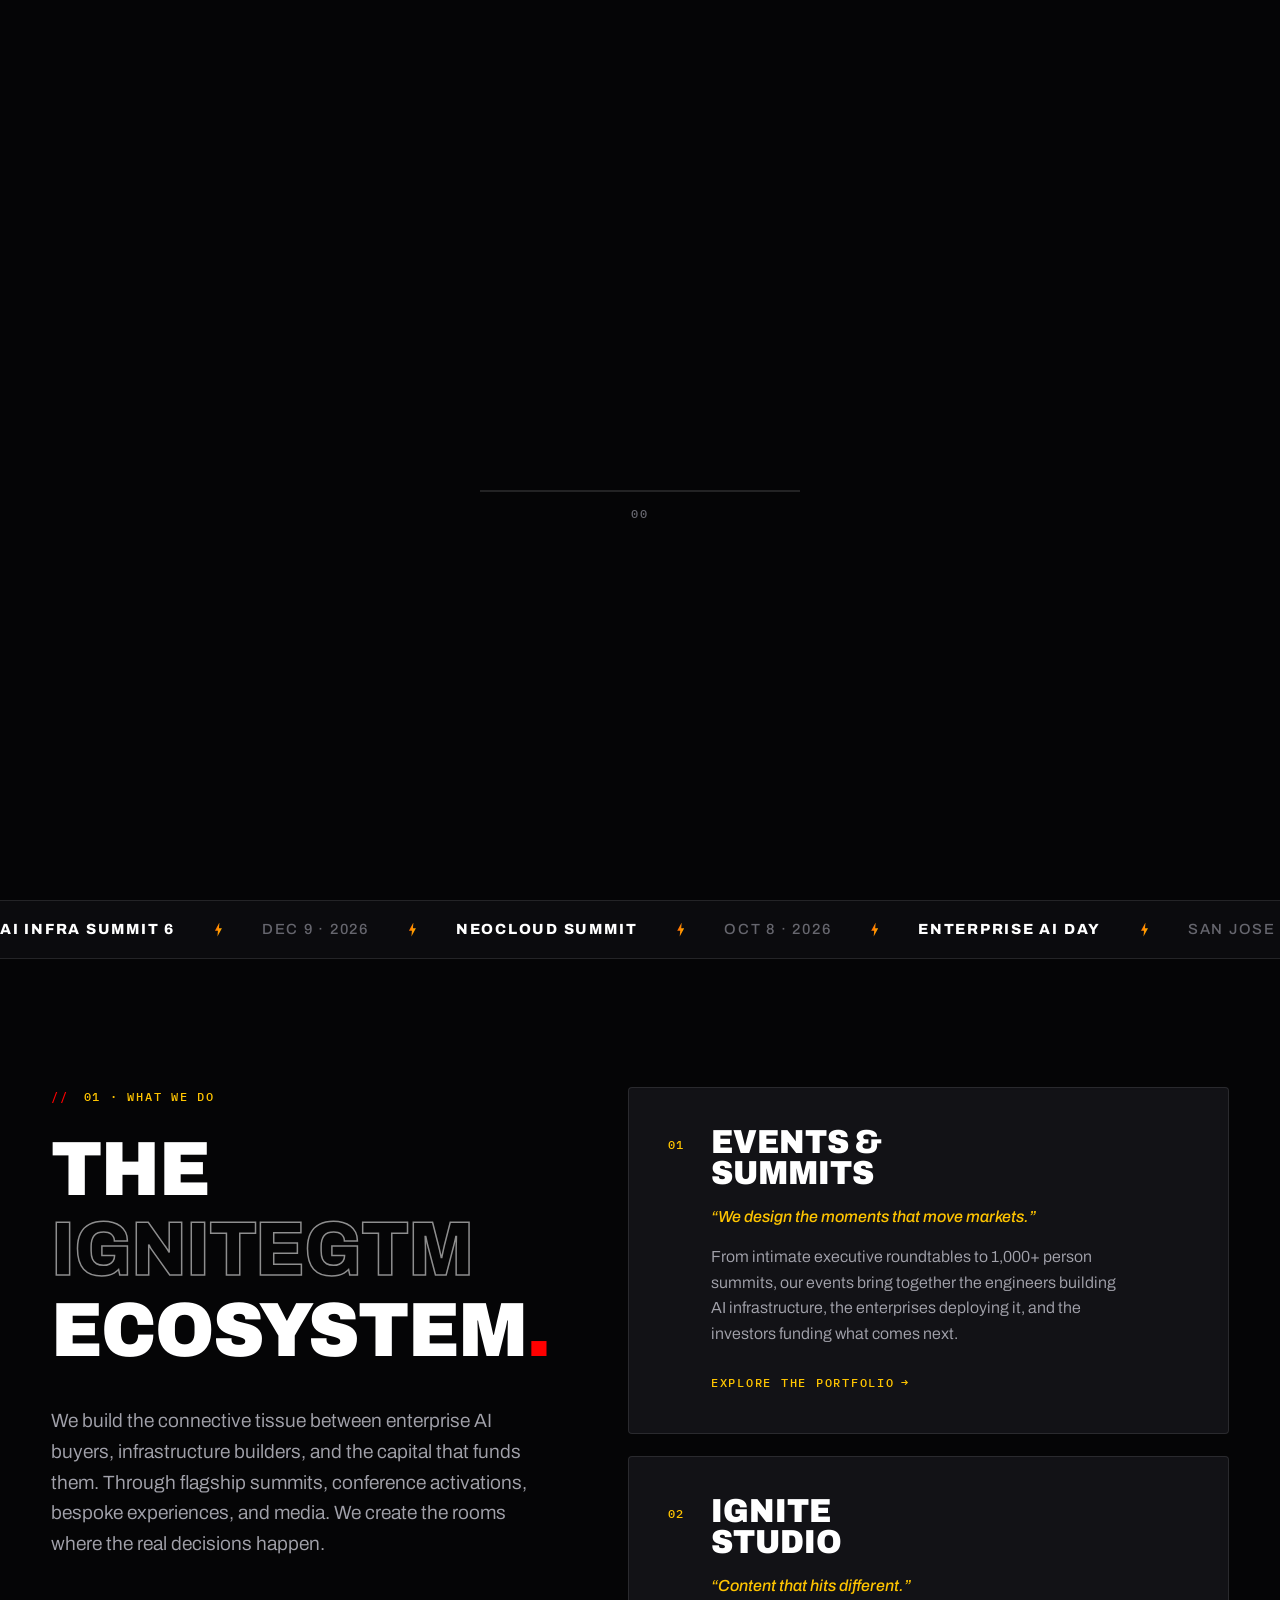
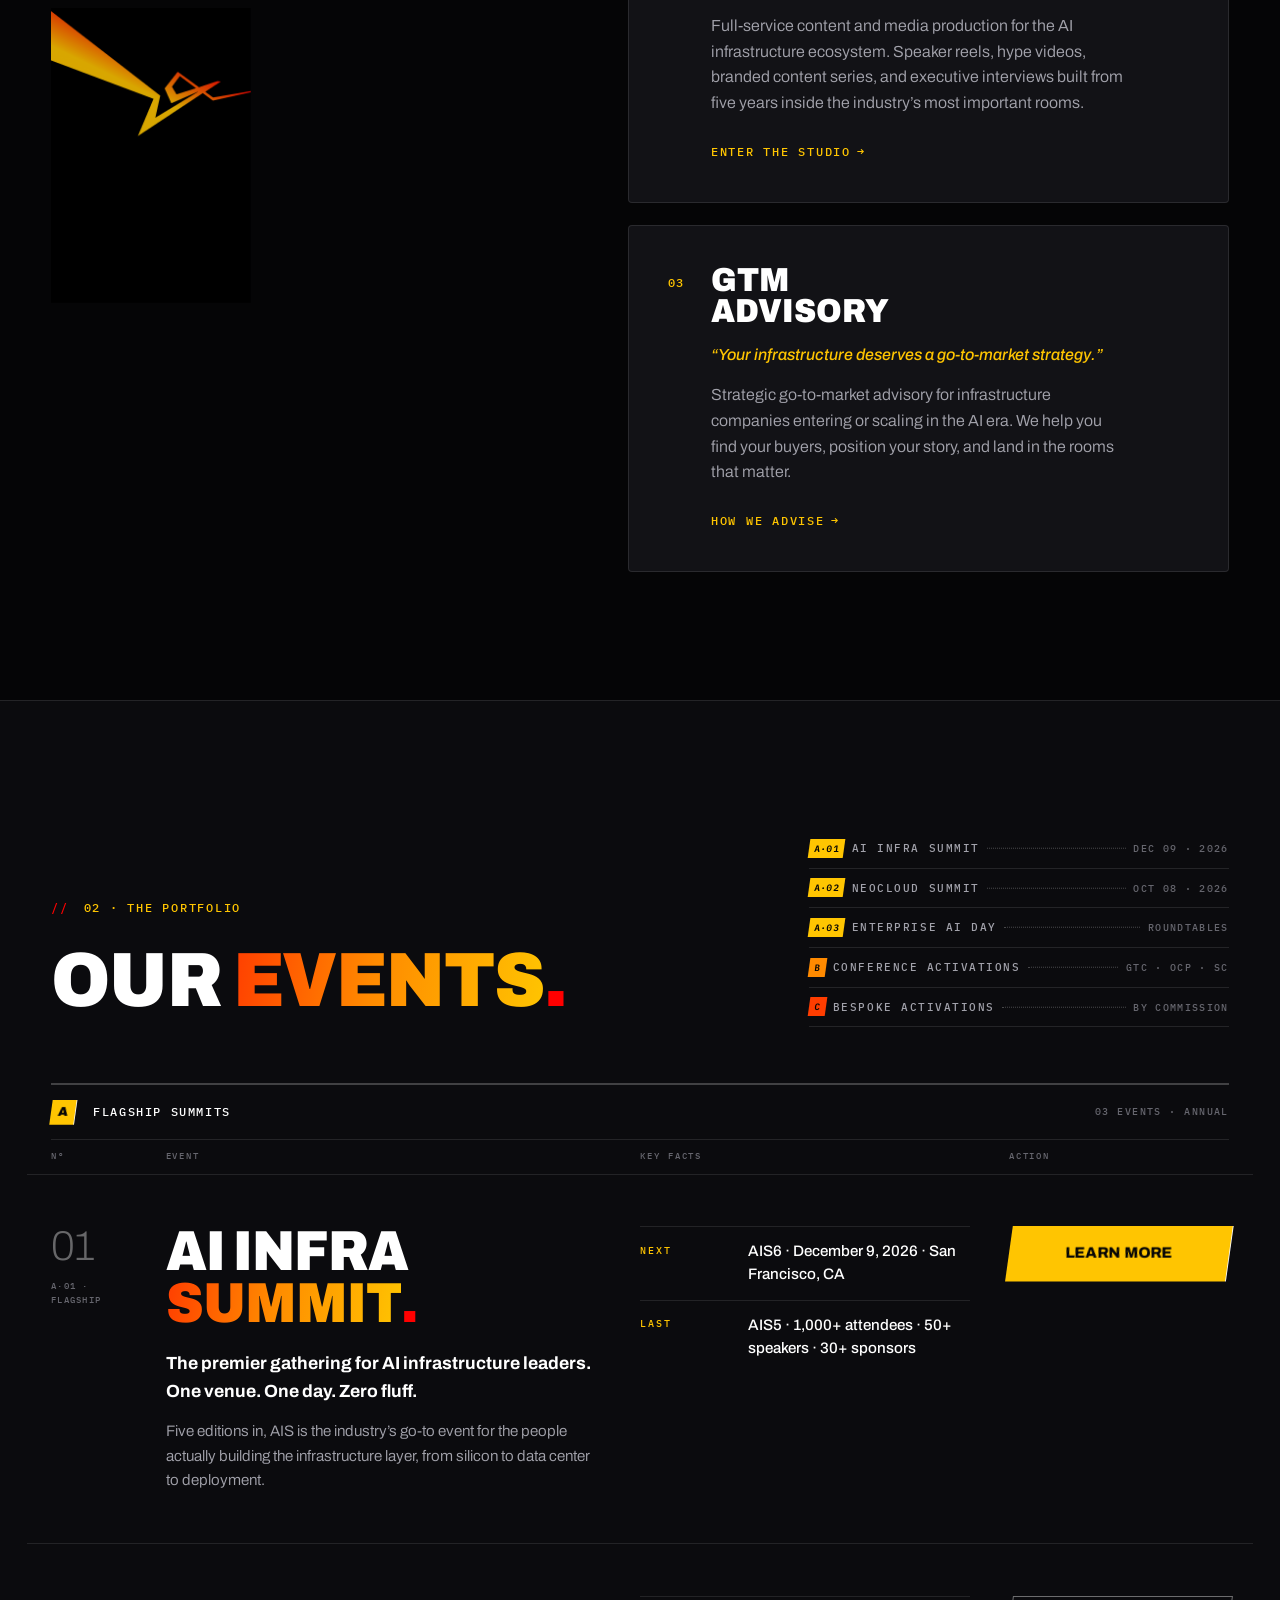
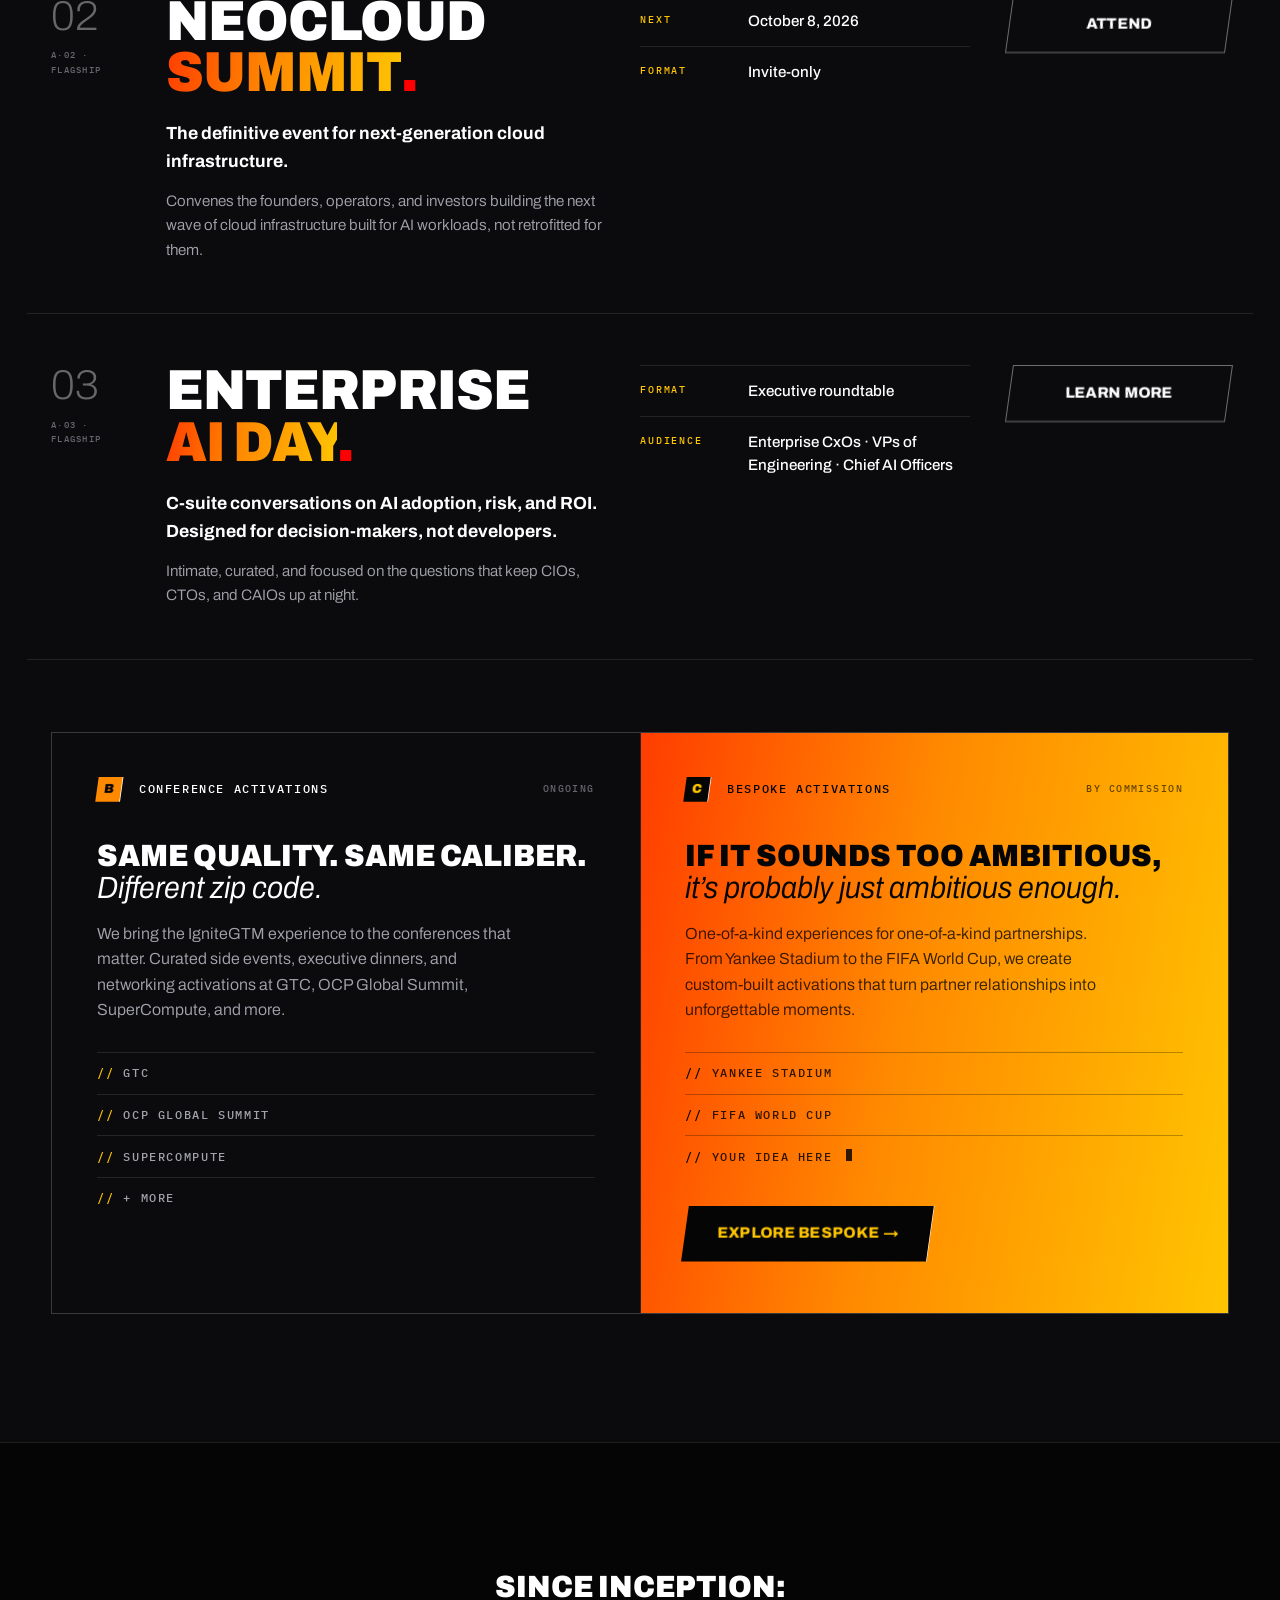
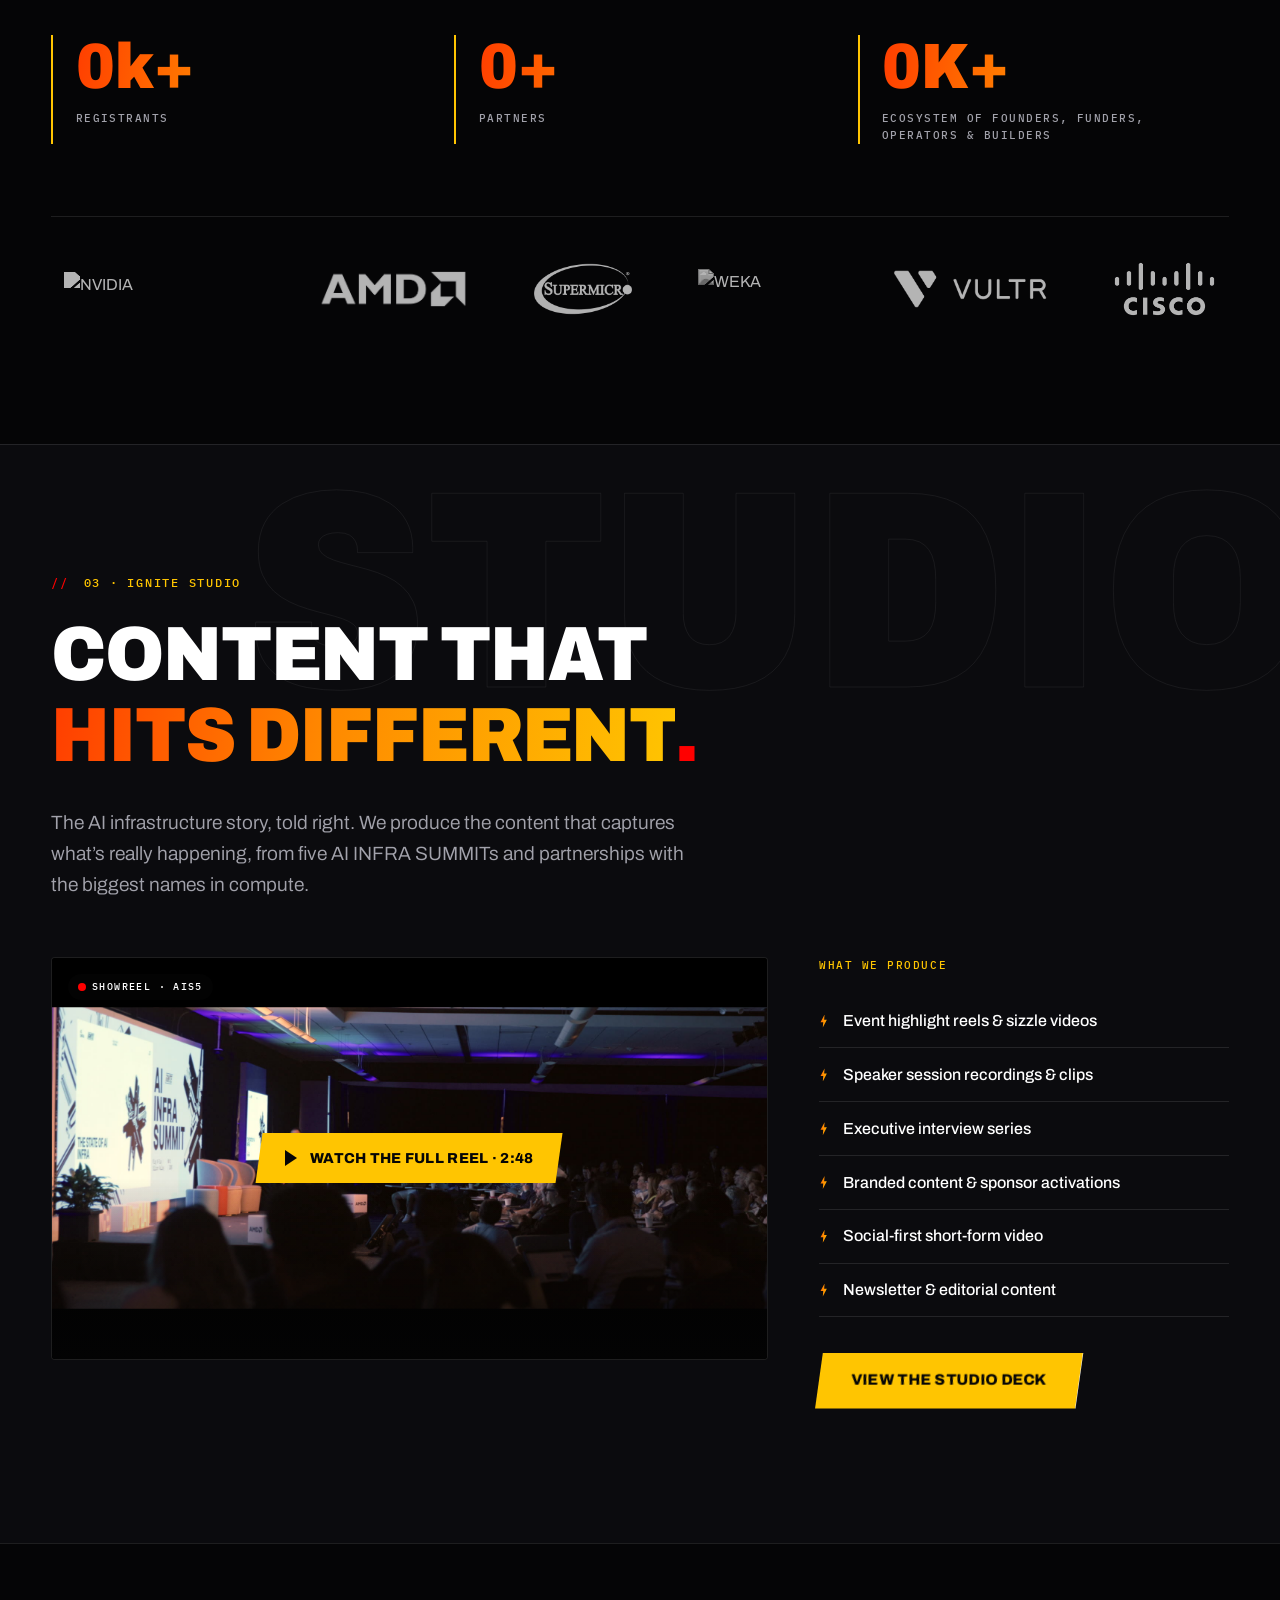
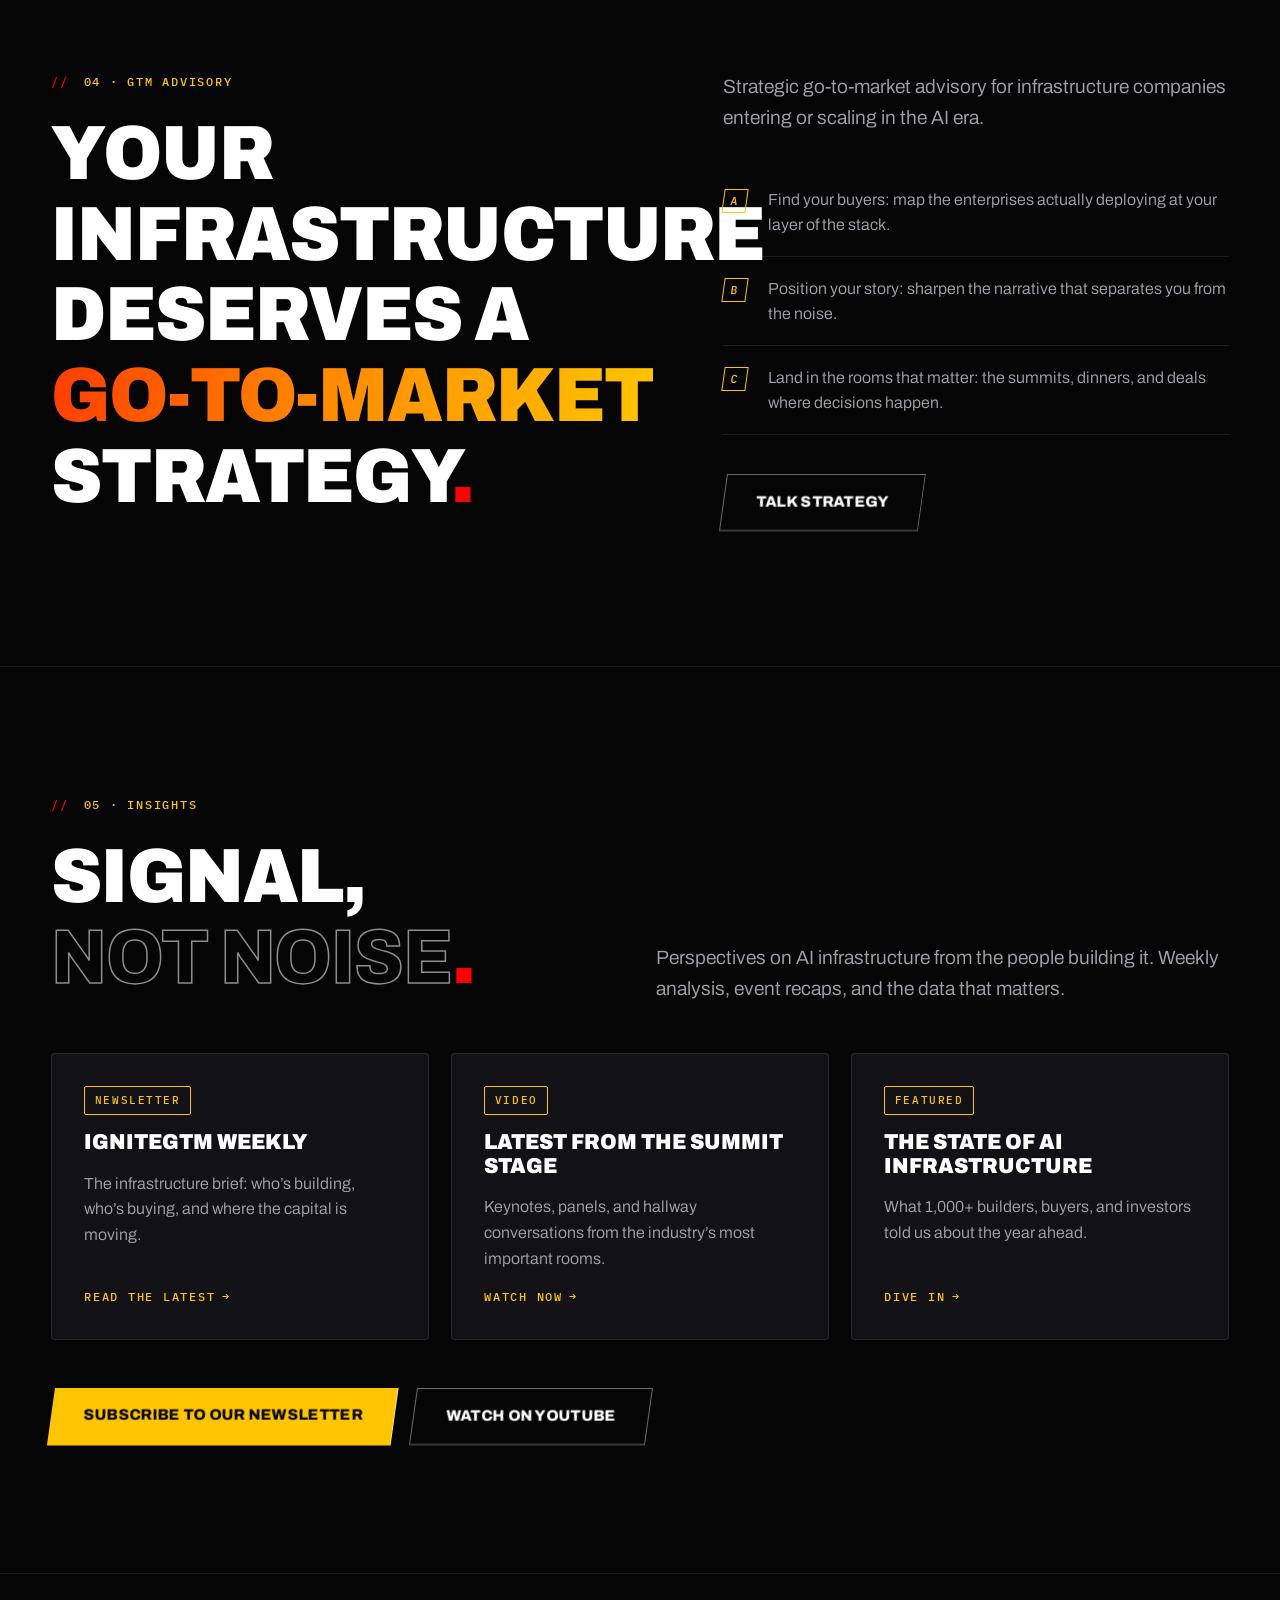
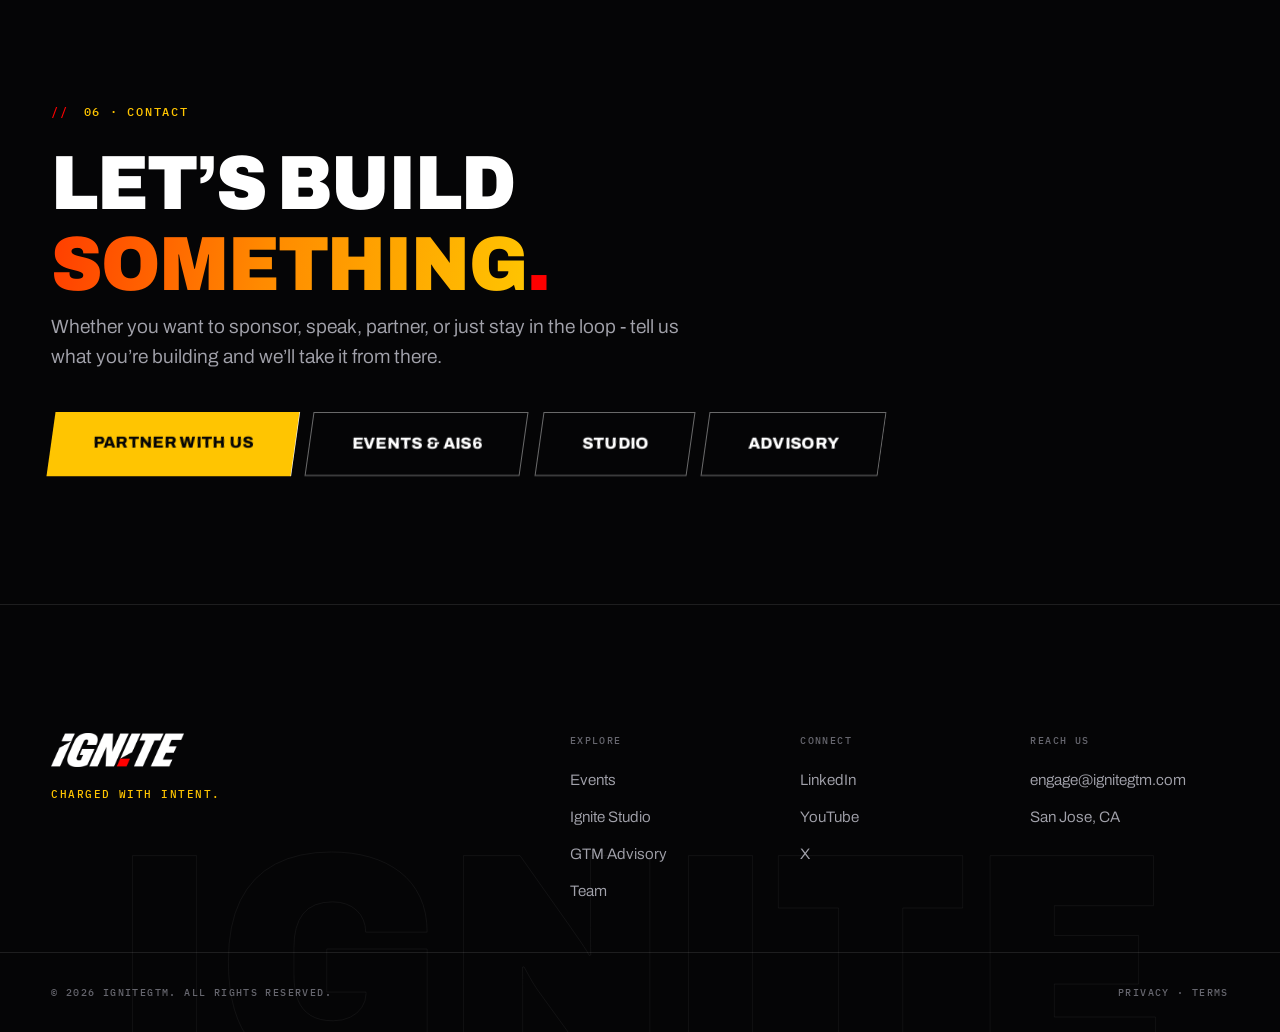
==== commit 10283e05: "Header: sticky Ignite Portal banner and a Log in link - A yellow banner on top of the fixed header (" ====
--- a/index.html
+++ b/index.html
@@ -31,6 +31,8 @@
   <link rel="preconnect" href="https://fonts.gstatic.com" crossorigin />
   <link href="https://fonts.googleapis.com/css2?family=Archivo:ital,wdth,wght@0,72..125,100..900;1,72..125,100..900&family=Geist:wght@100..900&family=IBM+Plex+Mono:wght@400;500;600&display=swap" rel="stylesheet" />
   <link rel="stylesheet" href="css/style.css" />
+  <!-- Portal banner: keep it hidden for 14 days after a dismiss, before first paint -->
+  <script>try{var d=+localStorage.getItem('ignite:portalBannerDismissed');if(d&&Date.now()-d<12096e5)document.documentElement.classList.add('no-portal-banner')}catch(e){}</script>
 
   <!-- Structured data: Events -->
   <script type="application/ld+json">
@@ -100,6 +102,15 @@
 
   <!-- ══════════ NAV ══════════ -->
   <header class="nav" id="nav">
+    <div class="nav__banner" id="portalBanner">
+      <p class="nav__banner-text">
+        <span class="nav__banner-tag mono">New</span>
+        <span class="nav__banner-long">The Ignite Portal is live: members-only events, NeoNews and Studio sessions in one free account.</span>
+        <span class="nav__banner-short">The Ignite Portal is live.</span>
+      </p>
+      <a class="nav__banner-cta" href="https://portal.ignitegtm.com/login?utm_source=ignitegtm.com&amp;utm_medium=banner&amp;utm_campaign=portal">Join free &rarr;</a>
+      <button class="nav__banner-close" id="portalBannerClose" type="button" aria-label="Dismiss the portal banner">&times;</button>
+    </div>
     <div class="nav__inner">
       <a href="#top" class="nav__logo" aria-label="IgniteGTM home">
         <img src="assets/ignite-logo.png" alt="IGN!TE" />
@@ -113,6 +124,7 @@
         <a href="#insights">Insights</a>
         <a href="team.html">Team</a>
       </nav>
+      <a href="https://portal.ignitegtm.com/login?utm_source=ignitegtm.com&amp;utm_medium=nav&amp;utm_campaign=portal" class="nav__login">Log in</a>
       <a href="https://contact.ignitegtm.com/" class="btn btn--solid btn--nav"><span>Partner With Us</span></a>
       <button class="nav__burger" id="navBurger" aria-label="Open menu" aria-expanded="false">
         <span></span><span></span>
@@ -129,6 +141,7 @@
       <a href="advisory.html">Advisory</a>
       <a href="#insights">Insights</a>
       <a href="team.html">Team</a>
+      <a href="https://portal.ignitegtm.com/login?utm_source=ignitegtm.com&amp;utm_medium=mobile_menu&amp;utm_campaign=portal">Portal log in</a>
       <a href="https://contact.ignitegtm.com/" class="mobile-menu__cta">Partner With Us</a>
     </nav>
   </div>
--- a/css/style.css
+++ b/css/style.css
@@ -21,7 +21,10 @@
   --font-mono: "IBM Plex Mono", ui-monospace, monospace;
   --pad: clamp(1.25rem, 4vw, 4rem);
   --nav-h: 76px;
-}
+  --banner-h: 38px;  /* the portal banner on top of the nav; 0 once dismissed */
+  --header-h: calc(var(--nav-h) + var(--banner-h));
+}
+html.no-portal-banner { --banner-h: 0px; }
 
 *, *::before, *::after { box-sizing: border-box; margin: 0; padding: 0; }
 
@@ -76,7 +79,7 @@
 :focus-visible { outline: 2px solid var(--yellow); outline-offset: 3px; }
 
 /* every anchor target clears the fixed nav */
-main [id], section[id] { scroll-margin-top: calc(var(--nav-h) + 8px); }
+main [id], section[id] { scroll-margin-top: calc(var(--header-h) + 8px); }
 
 /* ───────────────────────── type system ─────────────────────────
    Weight contrast is deliberate: 900 impact / 300-450 support.  */
@@ -291,6 +294,65 @@
 .nav__burger.is-open span:nth-child(1) { transform: translateY(4.5px) rotate(45deg); }
 .nav__burger.is-open span:nth-child(2) { transform: translateY(-4.5px) rotate(-45deg); }
 
+.nav__login {
+  display: inline-flex; align-items: center; gap: 0.5em;
+  font-size: 0.82rem; font-weight: 600; letter-spacing: 0.06em;
+  text-transform: uppercase; color: var(--white);
+  transition: color 0.2s;
+}
+.nav__login::before {
+  content: ""; width: 7px; height: 7px; border-radius: 50%;
+  background: var(--yellow); box-shadow: 0 0 10px rgba(255, 197, 1, 0.7);
+}
+.nav__login:hover { color: var(--yellow); }
+/* Logo, Log in and the CTA keep their size. Up to 1024px (tablets) the links
+   and the CTA move into the menu; just above that the nav tightens. */
+.nav__logo, .nav__login, .btn--nav { flex: none; white-space: nowrap; }
+@media (max-width: 1180px) and (min-width: 1025px) {
+  .nav__inner { gap: 1.5rem; }
+  .nav__links { gap: 1.4rem; }
+}
+@media (max-width: 1024px) {
+  .nav__links, .btn--nav { display: none; }
+  .nav__burger { display: flex; margin-left: 0.4rem; }
+  .nav__login { margin-left: auto; }
+}
+
+/* Portal banner: the top strip of the fixed header, so it sticks with the nav.
+   Dismissing it sets html.no-portal-banner (14 days; see the <head> script). */
+.nav__banner {
+  position: relative;
+  height: var(--banner-h);
+  display: flex; align-items: center; justify-content: center; gap: 1rem;
+  padding: 0 calc(var(--pad) + 2.4rem) 0 var(--pad);
+  background: var(--yellow); color: var(--black);
+  font-size: 0.8rem; font-weight: 600;
+  white-space: nowrap; overflow: hidden;
+}
+html.no-portal-banner .nav__banner { display: none; }
+.nav__banner-text { display: flex; align-items: center; gap: 0.7rem; min-width: 0; overflow: hidden; text-overflow: ellipsis; }
+.nav__banner-tag {
+  flex: none; padding: 0.3em 0.6em;
+  background: var(--black); color: var(--yellow);
+  font-size: 0.6rem; letter-spacing: 0.14em;
+}
+.nav__banner-long, .nav__banner-short { min-width: 0; overflow: hidden; text-overflow: ellipsis; }
+.nav__banner-short { display: none; }
+.nav__banner-cta {
+  flex: none;
+  font-size: 0.7rem; font-weight: 700; letter-spacing: 0.14em; text-transform: uppercase;
+  border-bottom: 2px solid var(--black); padding-bottom: 1px;
+  transition: color 0.2s, border-color 0.2s;
+}
+.nav__banner-cta:hover { color: var(--ember); border-color: var(--ember); }
+.nav__banner-close {
+  position: absolute; right: calc(var(--pad) - 0.5rem); top: 50%; transform: translateY(-50%);
+  width: 30px; height: 30px; display: grid; place-items: center;
+  background: none; border: 0; cursor: pointer;
+  color: var(--black); font-size: 1.25rem; line-height: 1; opacity: 0.65;
+}
+.nav__banner-close:hover { opacity: 1; }
+
 .mobile-menu {
   position: fixed; inset: 0; z-index: 8400;
   background: var(--black);
@@ -313,7 +375,7 @@
   position: relative;
   min-height: 100svh;
   display: flex; flex-direction: column; justify-content: center;
-  padding: calc(var(--nav-h) + 3rem) var(--pad) 4.5rem;
+  padding: calc(var(--header-h) + 3rem) var(--pad) 4.5rem;
   overflow: hidden;
 }
 
@@ -454,7 +516,7 @@
   gap: clamp(2rem, 6vw, 6rem);
   align-items: start;
 }
-.ecosystem__sticky { position: sticky; top: calc(var(--nav-h) + 2rem); }
+.ecosystem__sticky { position: sticky; top: calc(var(--header-h) + 2rem); }
 .ecosystem__sticky .h-display { margin-bottom: 1.8rem; }
 .ecosystem__bolt {
   width: min(230px, 40%);
@@ -592,7 +654,7 @@
   padding: 3.2rem 1.5rem;
   margin-inline: -1.5rem;         /* hover wash extends past the column edges */
   border-top: 1px solid var(--line);
-  scroll-margin-top: calc(var(--nav-h) + 16px);
+  scroll-margin-top: calc(var(--header-h) + 16px);
   transition: background 0.35s ease;
 }
 .index-row:last-of-type { border-bottom: 1px solid var(--line); }
@@ -707,7 +769,7 @@
   --cellpad: clamp(2rem, 3.5vw, 3.5rem);
   background: var(--ink);
   padding: var(--cellpad);
-  scroll-margin-top: calc(var(--nav-h) + 16px);
+  scroll-margin-top: calc(var(--header-h) + 16px);
 }
 .appendix__title {
   font-size: clamp(1.6rem, 2.4vw, 2.3rem);
@@ -1232,13 +1294,20 @@
   .proof__stats { grid-template-columns: 1fr 1fr; gap: 2.5rem 1.5rem; }
 }
 
+/* the narrowest phones: drop the banner's NEW tag so "Join free" always fits */
+@media (max-width: 400px) {
+  .nav__banner-tag { display: none; }
+}
+
 @media (max-width: 768px) {
   /* no open right side on small screens - soften the shift so the footage
      keeps its identity instead of over-cropping */
   .hero__media { --video-shift: 15%; }
   .hero__line--1, .hero__line--2 { font-size: clamp(2.55rem, 13.5vw, 3.4rem); }
-  .nav__links, .btn--nav { display: none; }
-  .nav__burger { display: flex; }
+  .nav__login { font-size: 0.74rem; }
+  .nav__banner { gap: 0.7rem; font-size: 0.74rem; }
+  .nav__banner-long { display: none; }
+  .nav__banner-short { display: inline; }
   .insights__cards { grid-template-columns: 1fr; }
   .team__grid { grid-template-columns: 1fr; max-width: 380px; }
   .form__row { grid-template-columns: 1fr; }
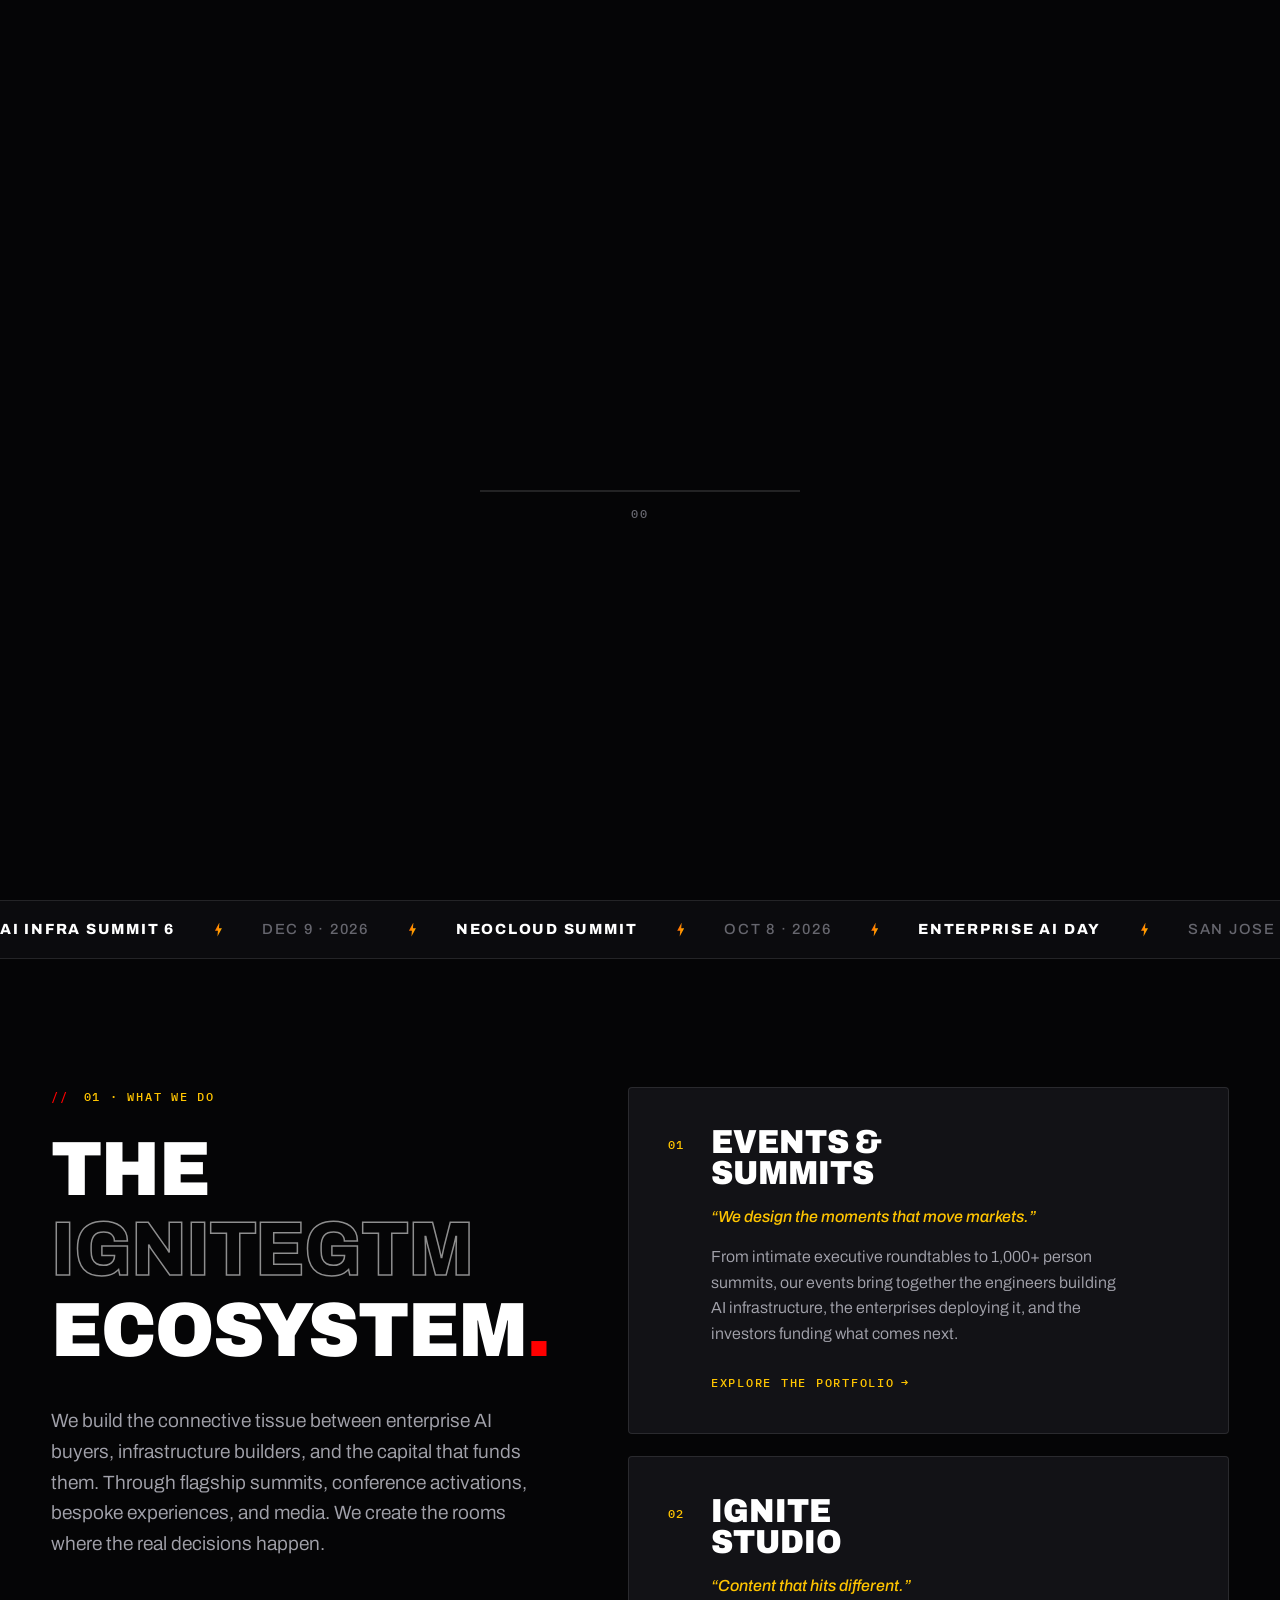
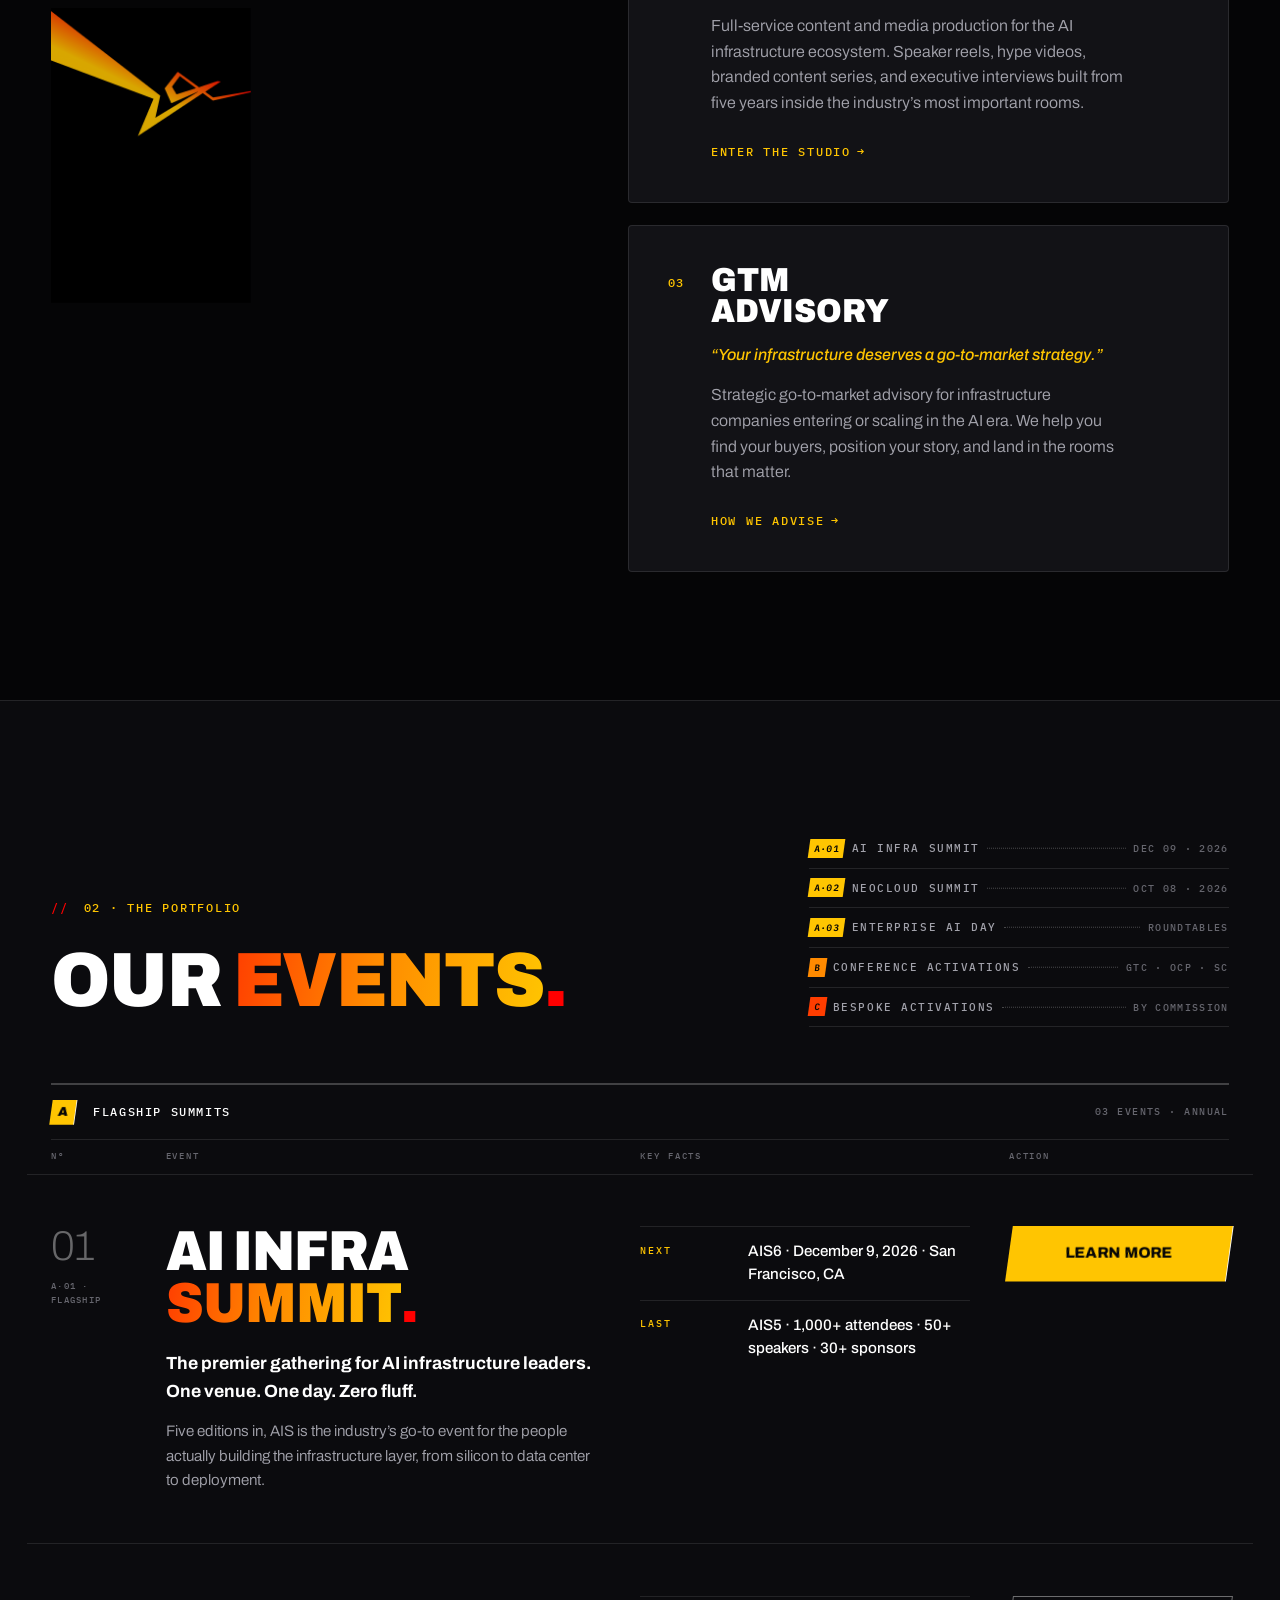
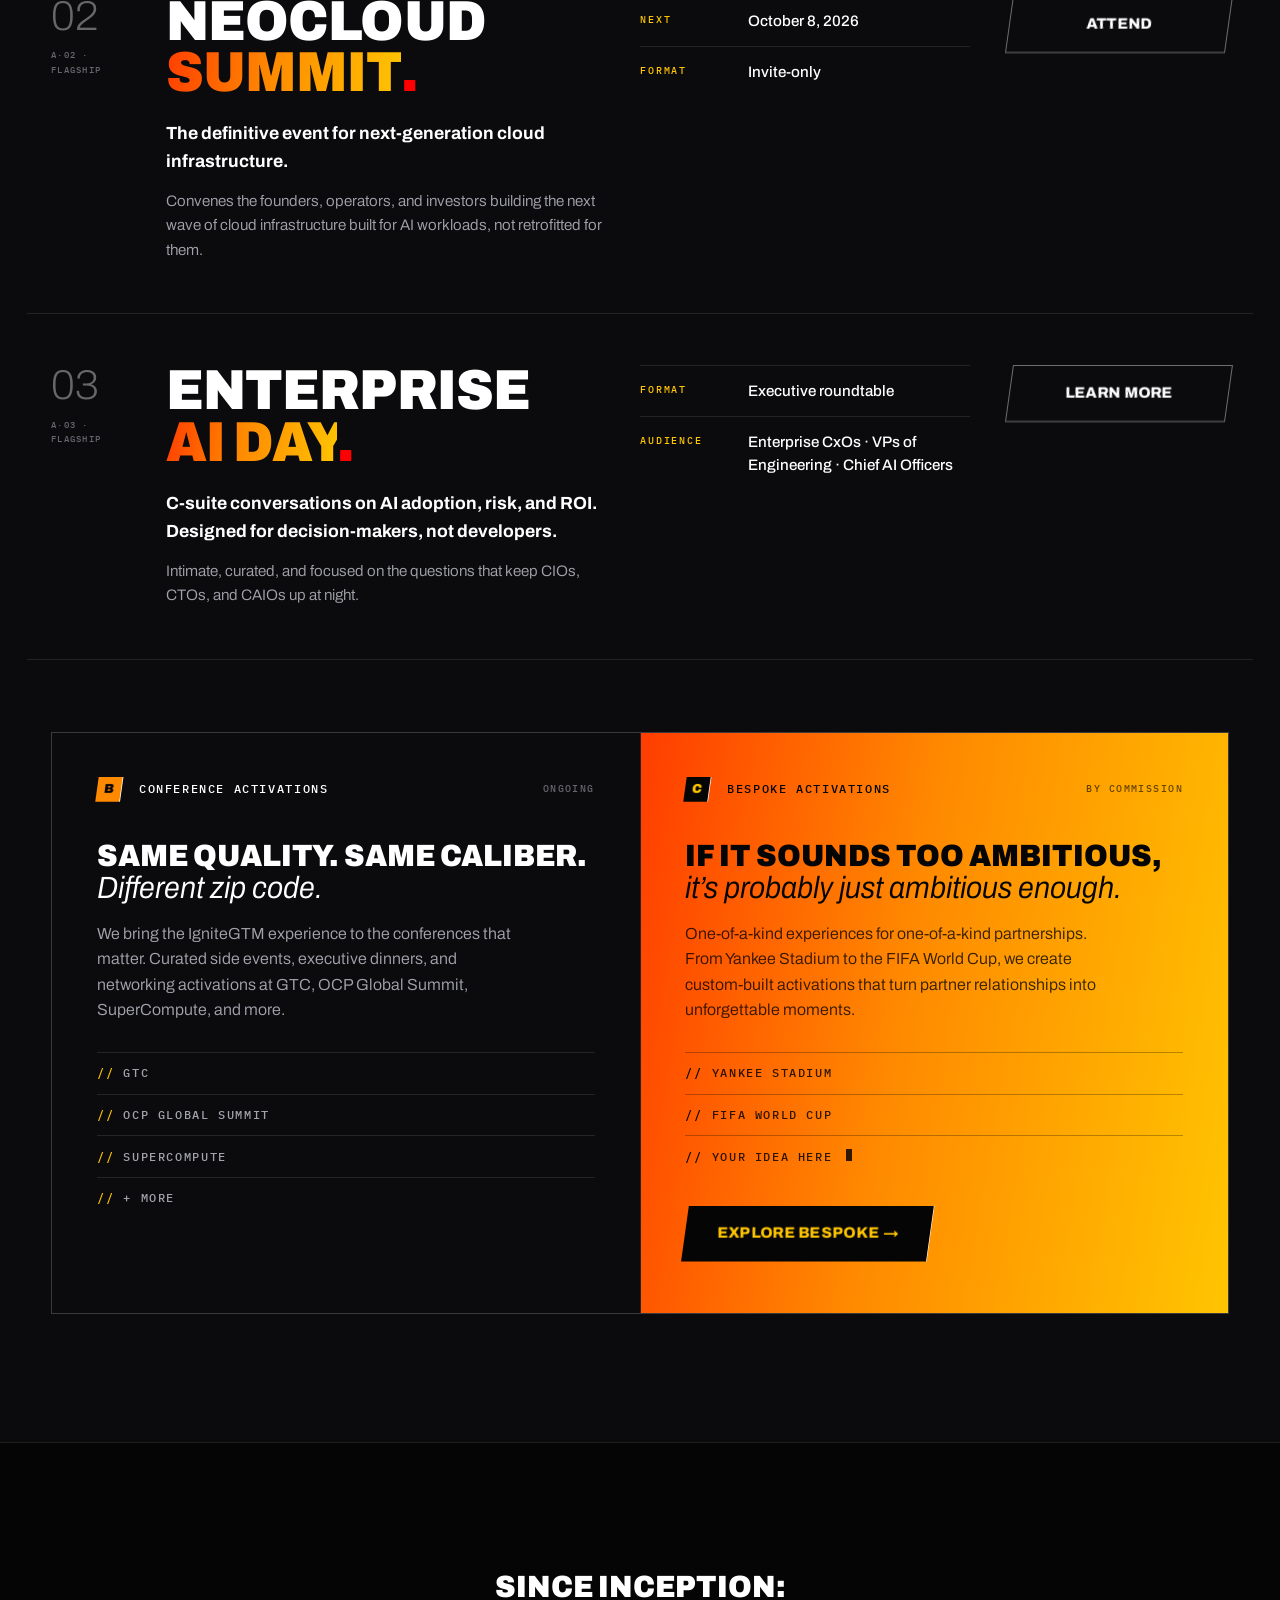
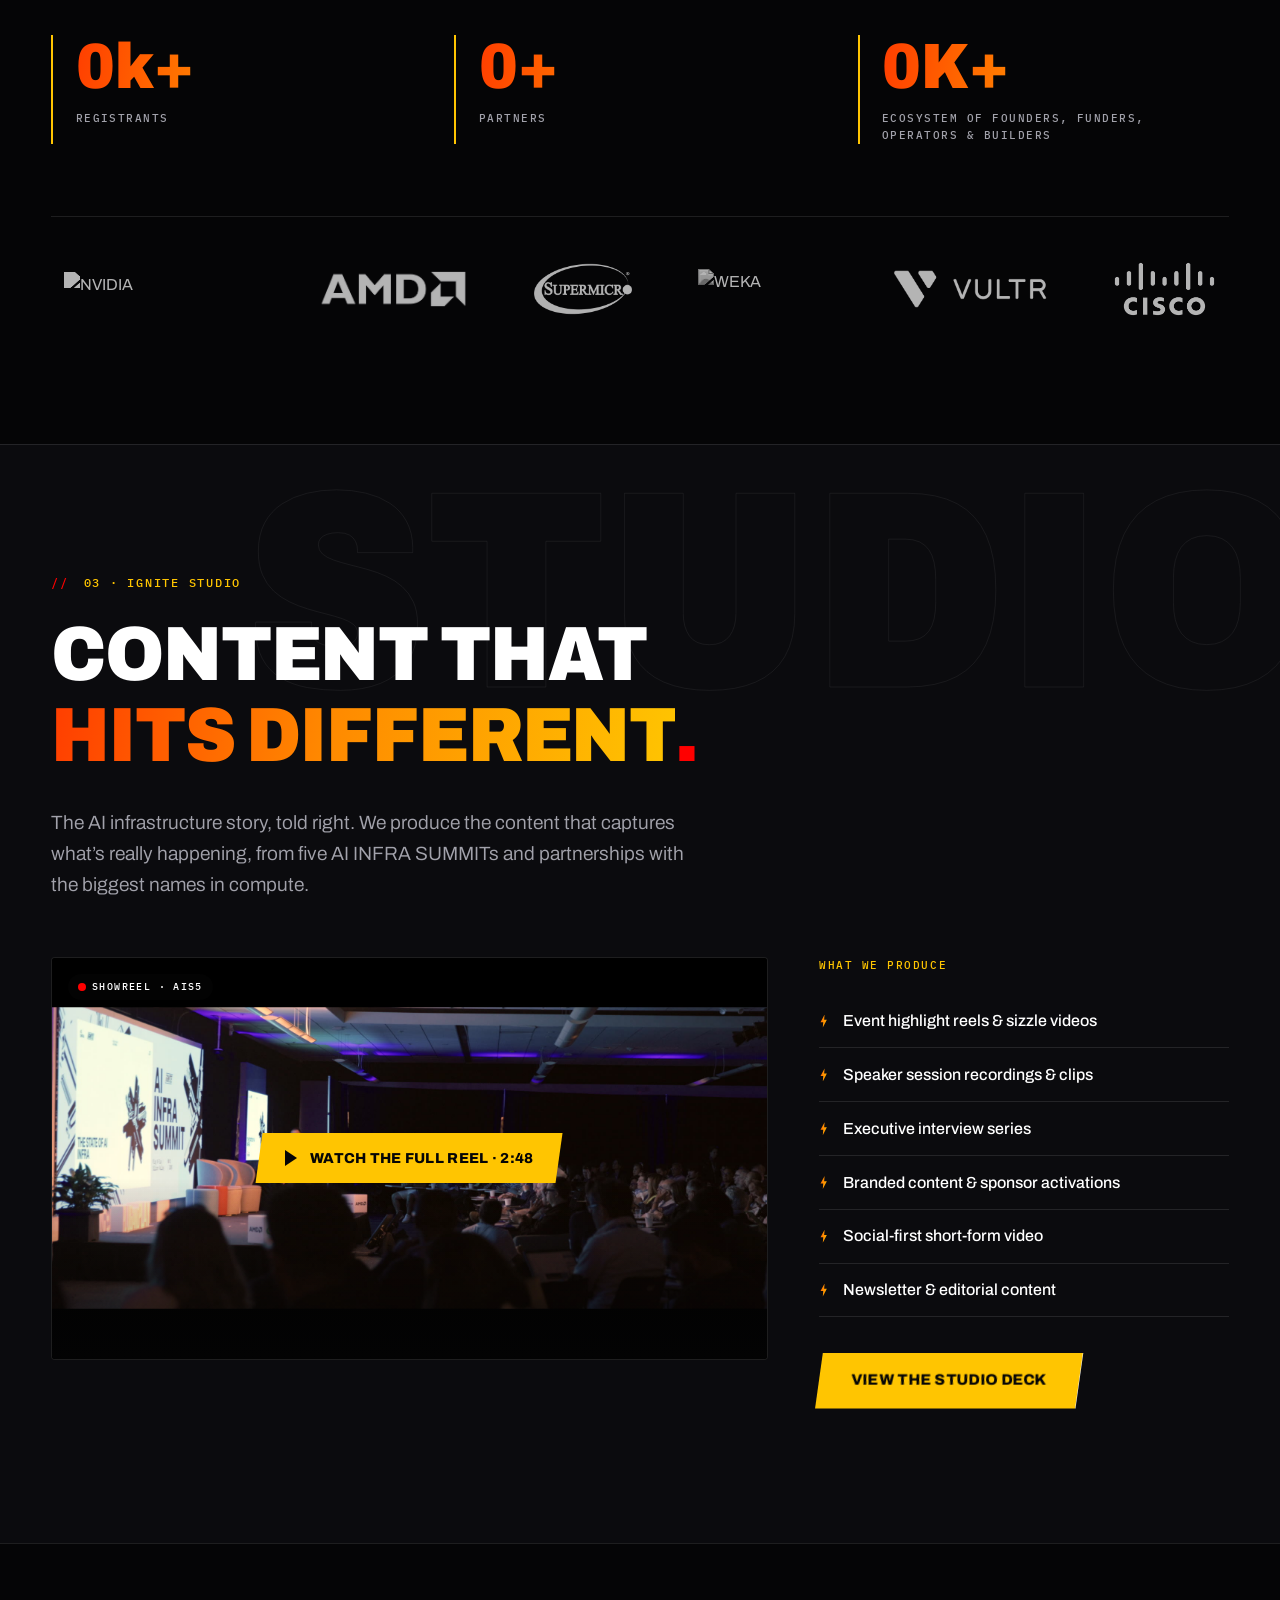
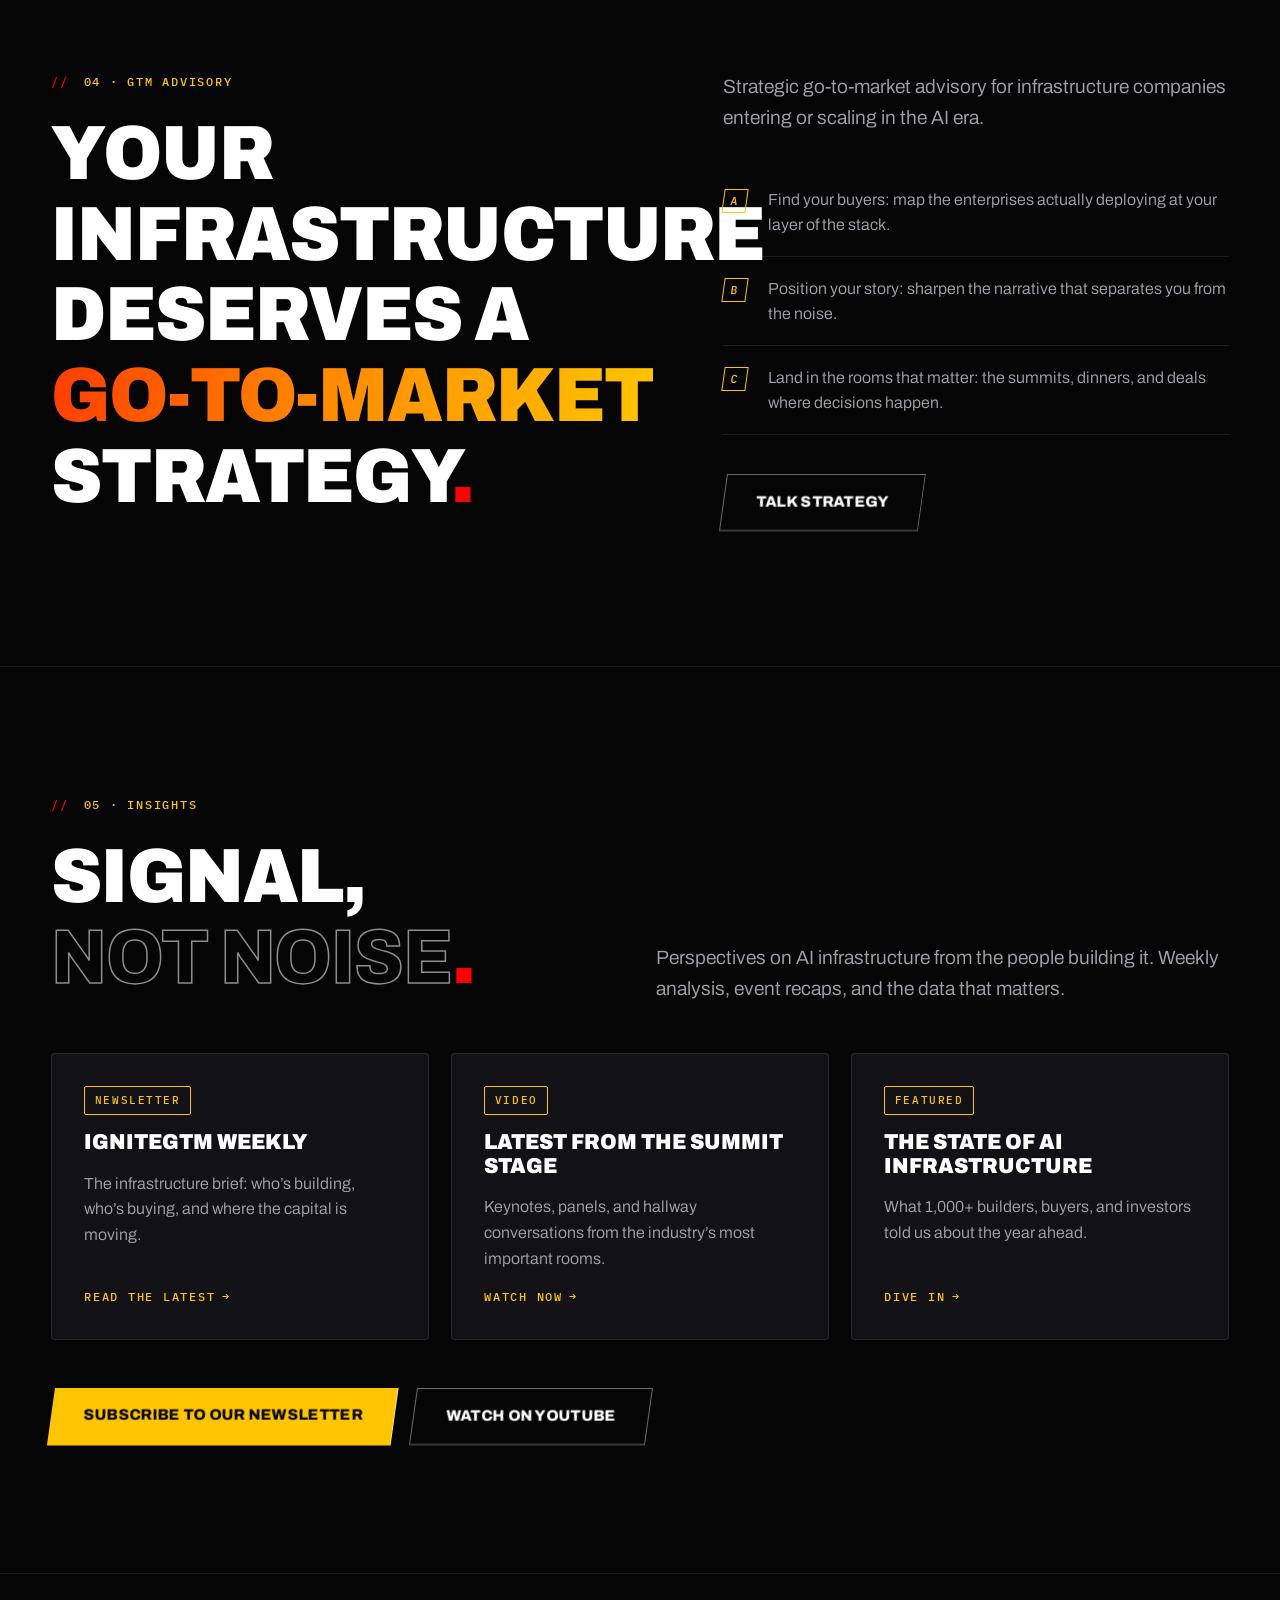
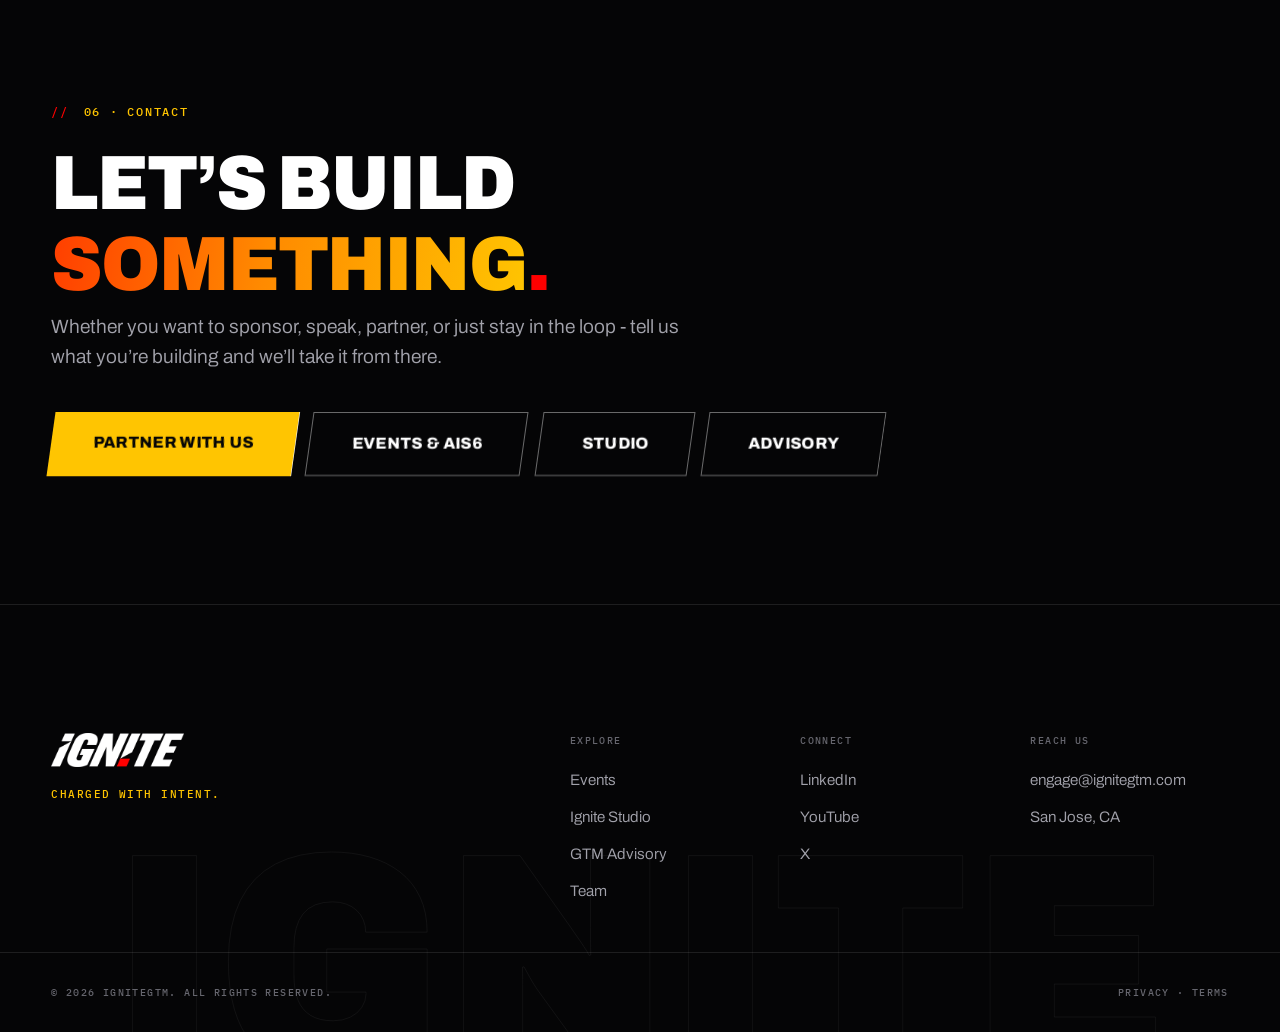
==== commit 23d7561b: "nav: Insights -> NeoNews, linking to neonews.ignitegtm.com Co-Authored-By: Claude Fable 5 <noreply@a" ====
--- a/index.html
+++ b/index.html
@@ -121,7 +121,7 @@
         <a href="events.html">Events</a>
         <a href="studio.html">Studio</a>
         <a href="advisory.html">Advisory</a>
-        <a href="#insights">Insights</a>
+        <a href="https://neonews.ignitegtm.com">NeoNews</a>
         <a href="team.html">Team</a>
       </nav>
       <a href="https://portal.ignitegtm.com/login?utm_source=ignitegtm.com&amp;utm_medium=nav&amp;utm_campaign=portal" class="nav__login">Log in</a>
@@ -139,7 +139,7 @@
       <a href="events.html">Events</a>
       <a href="studio.html">Studio</a>
       <a href="advisory.html">Advisory</a>
-      <a href="#insights">Insights</a>
+      <a href="https://neonews.ignitegtm.com">NeoNews</a>
       <a href="team.html">Team</a>
       <a href="https://portal.ignitegtm.com/login?utm_source=ignitegtm.com&amp;utm_medium=mobile_menu&amp;utm_campaign=portal">Portal log in</a>
       <a href="https://contact.ignitegtm.com/" class="mobile-menu__cta">Partner With Us</a>
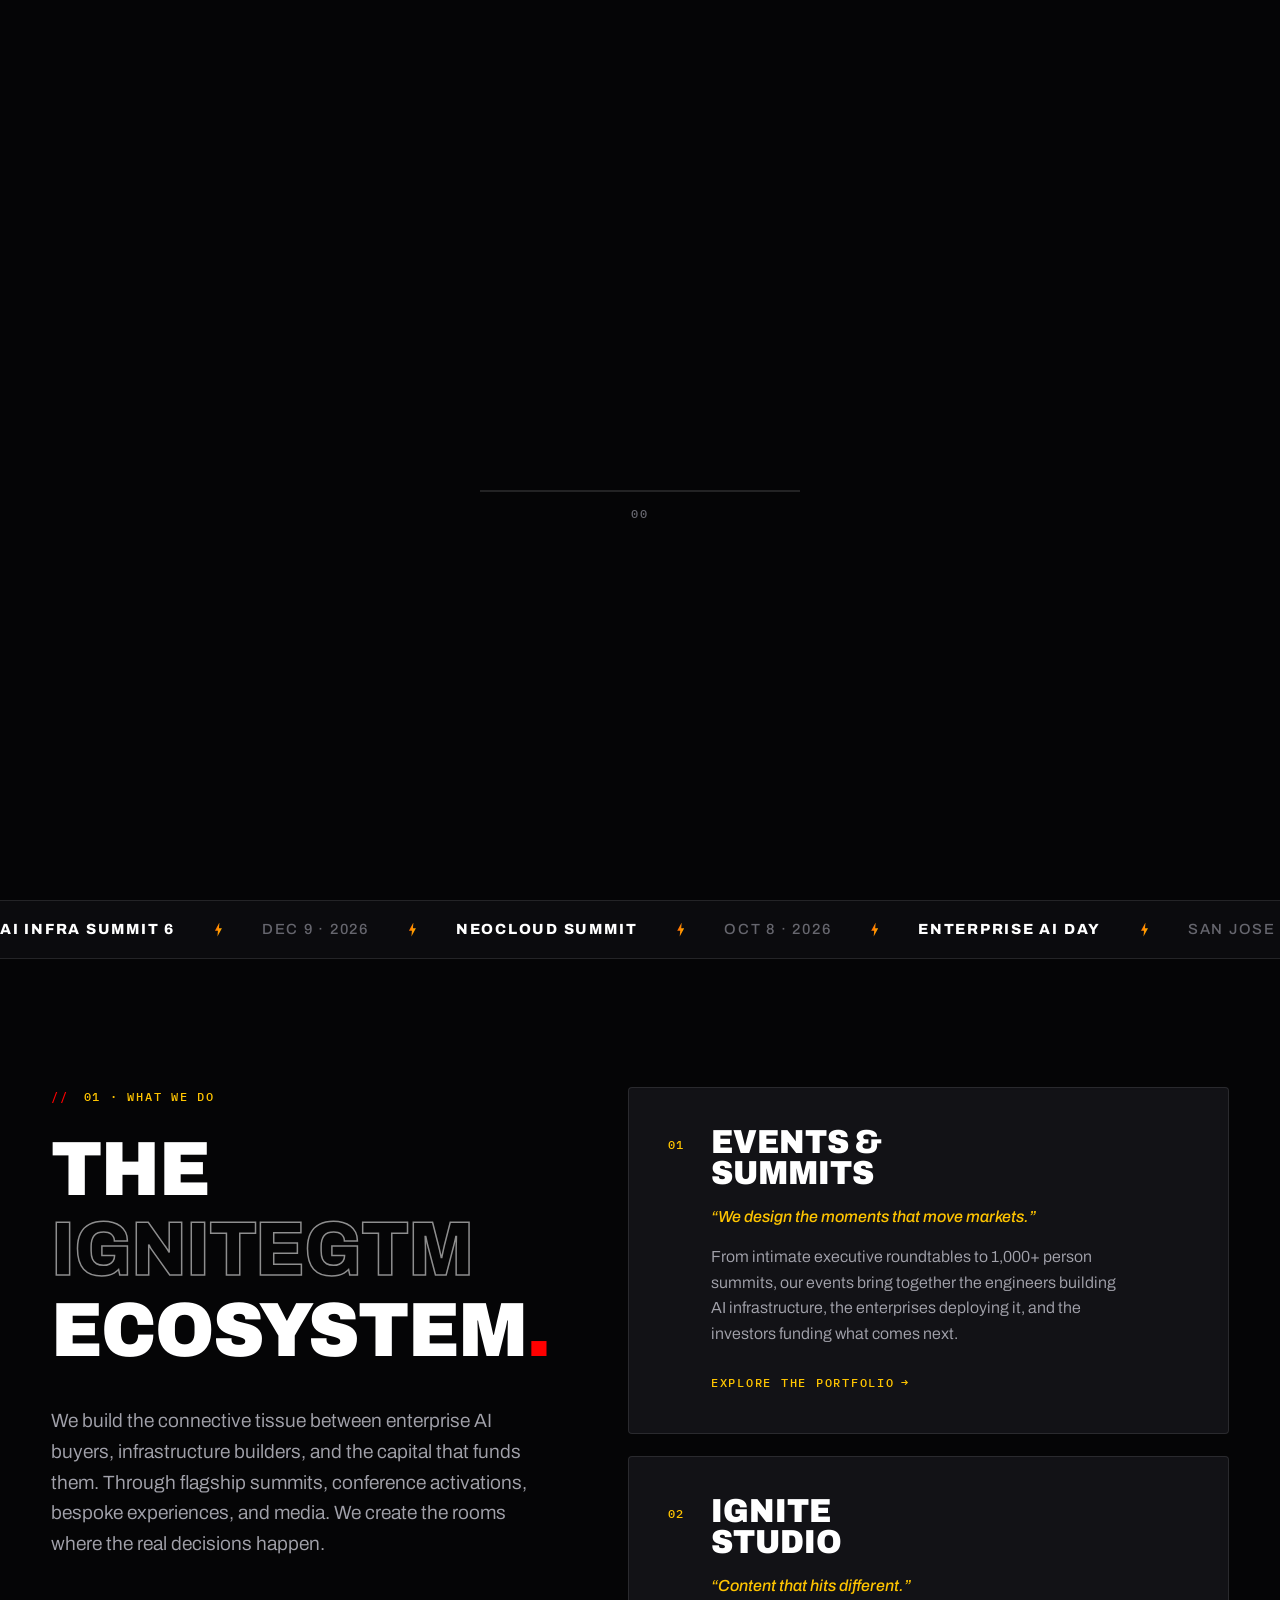
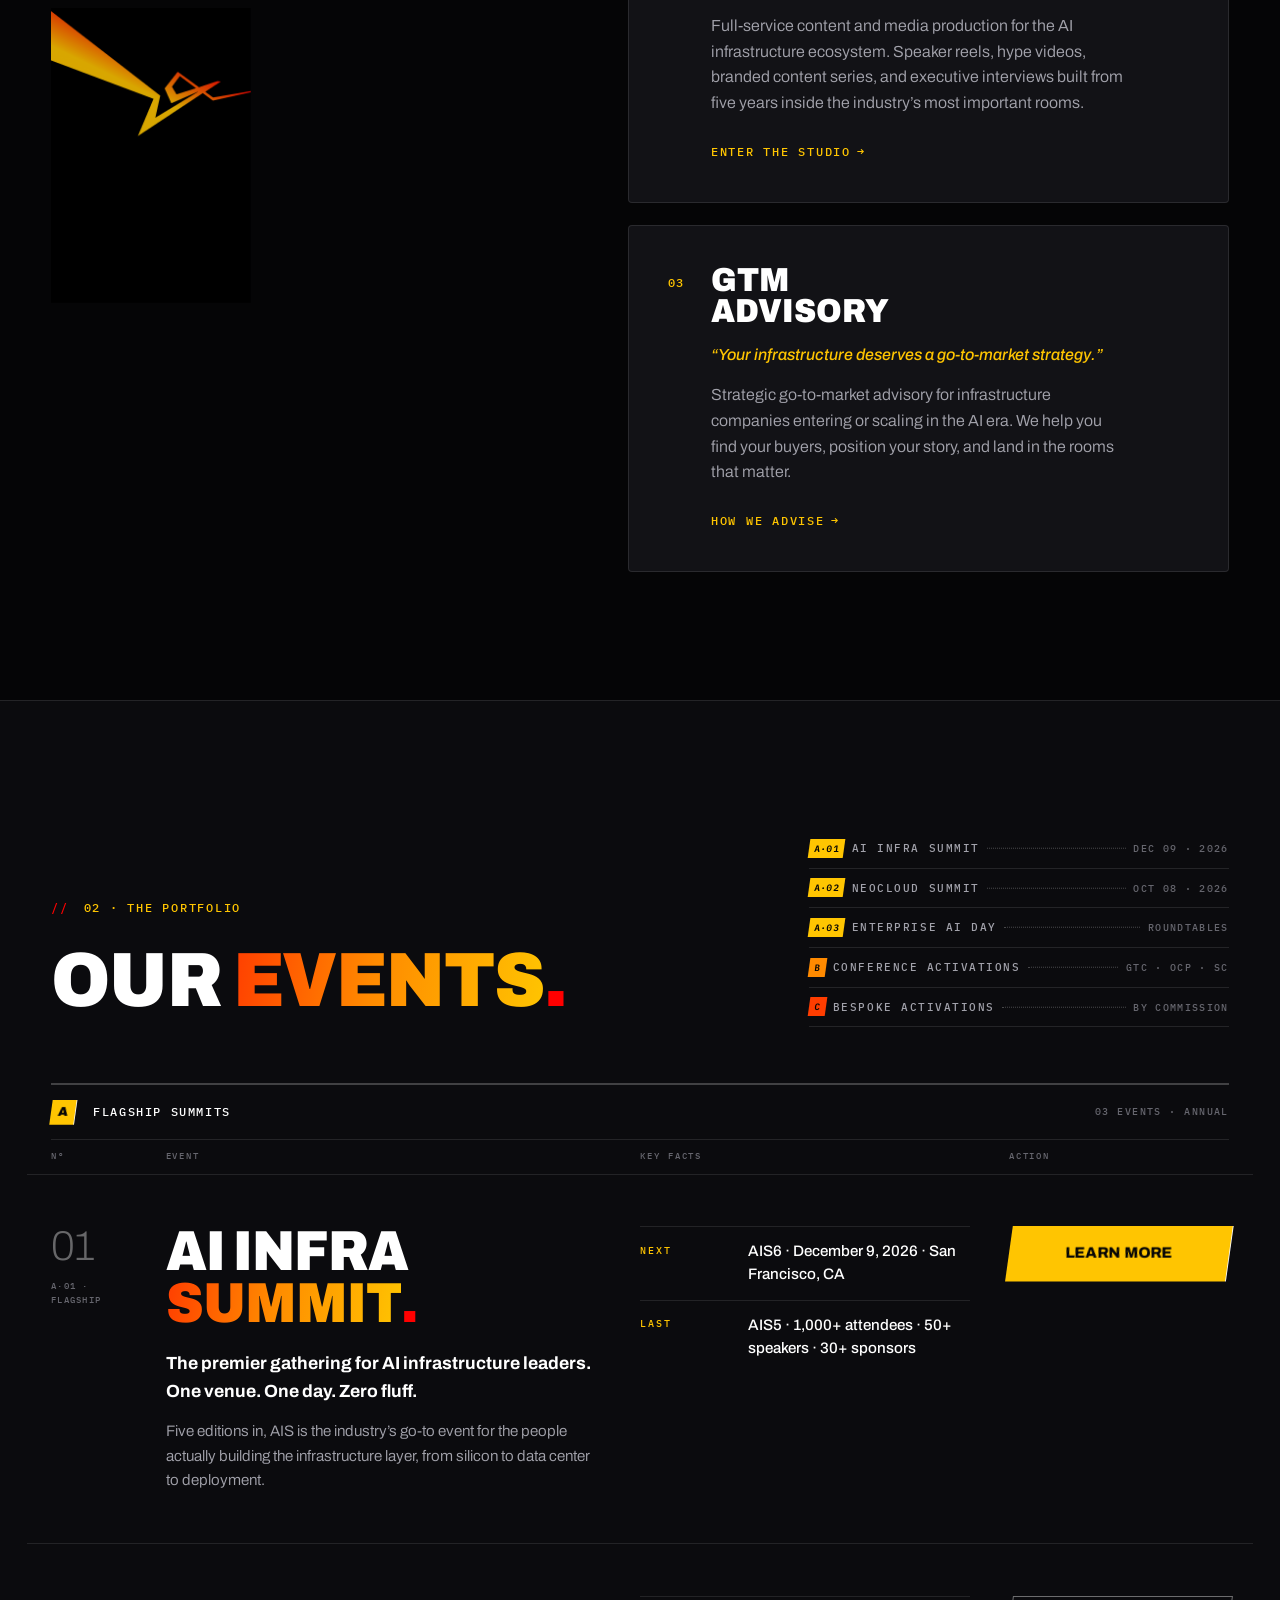
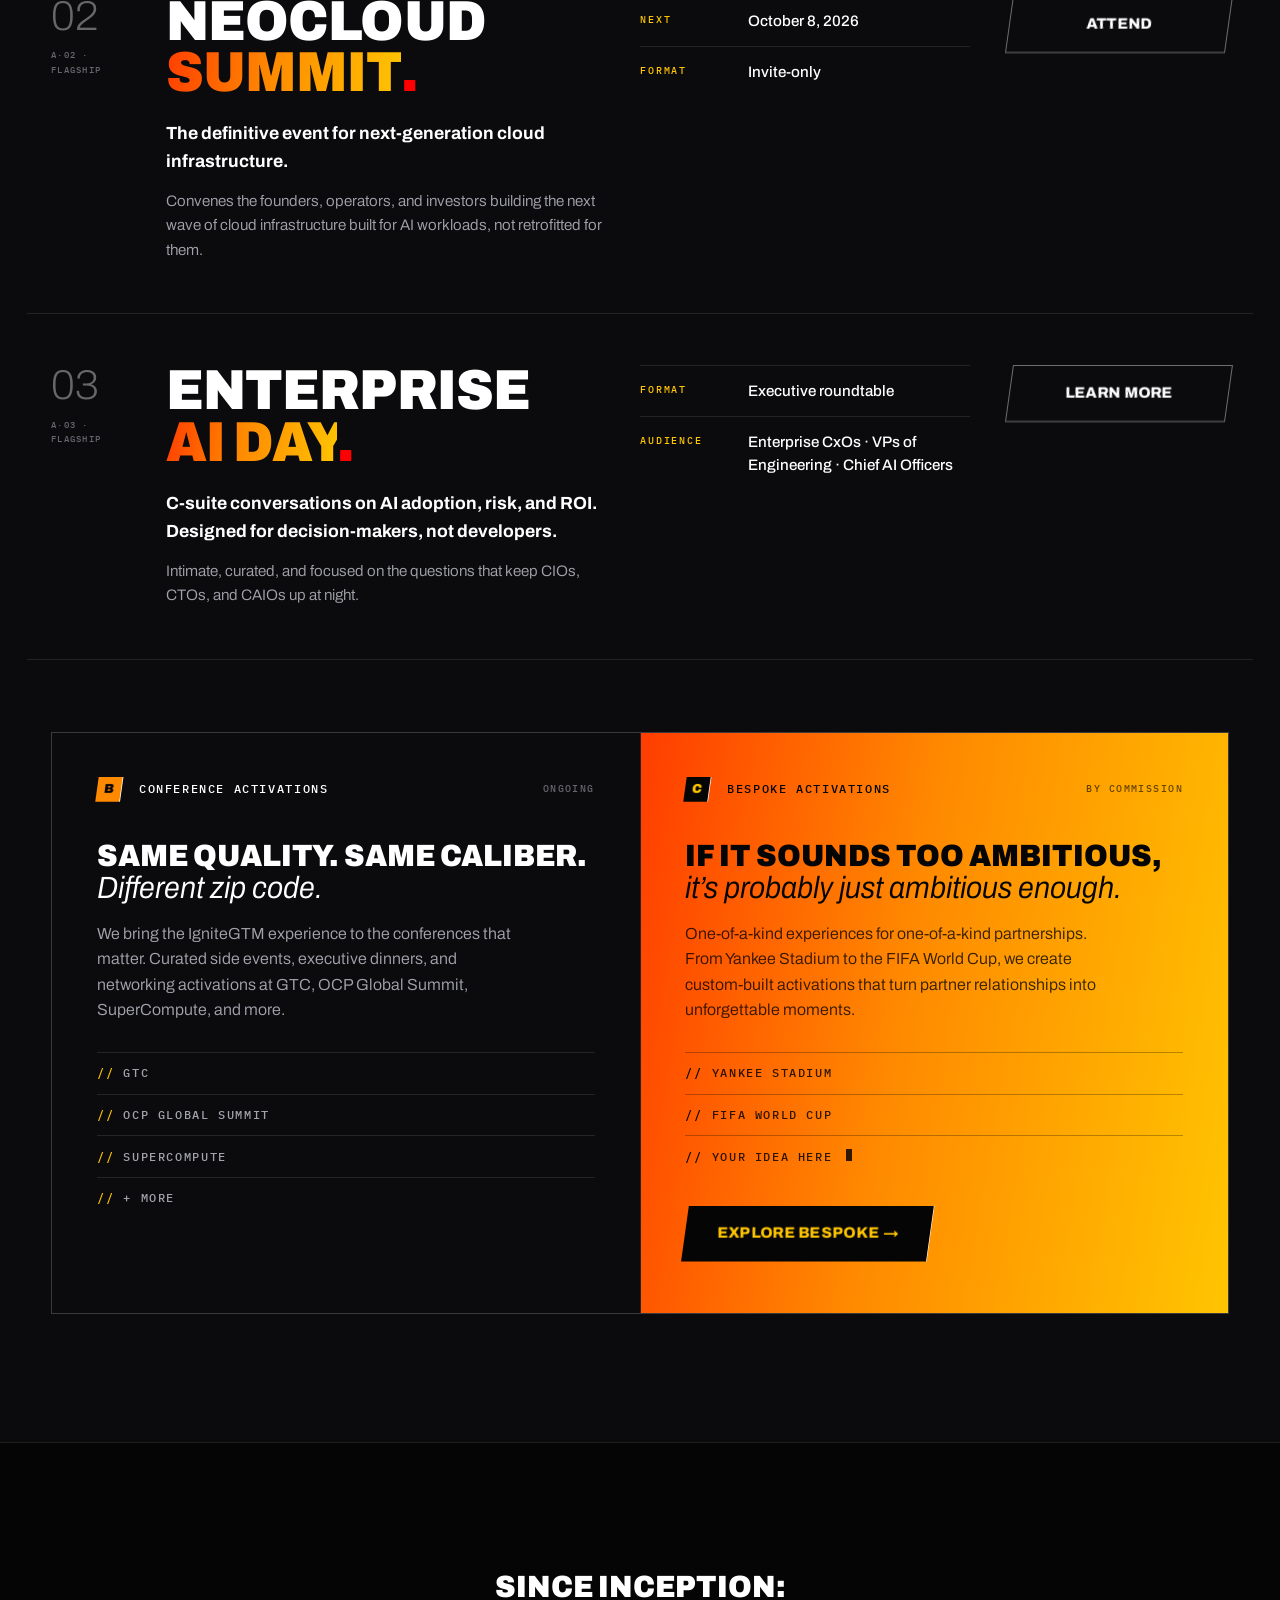
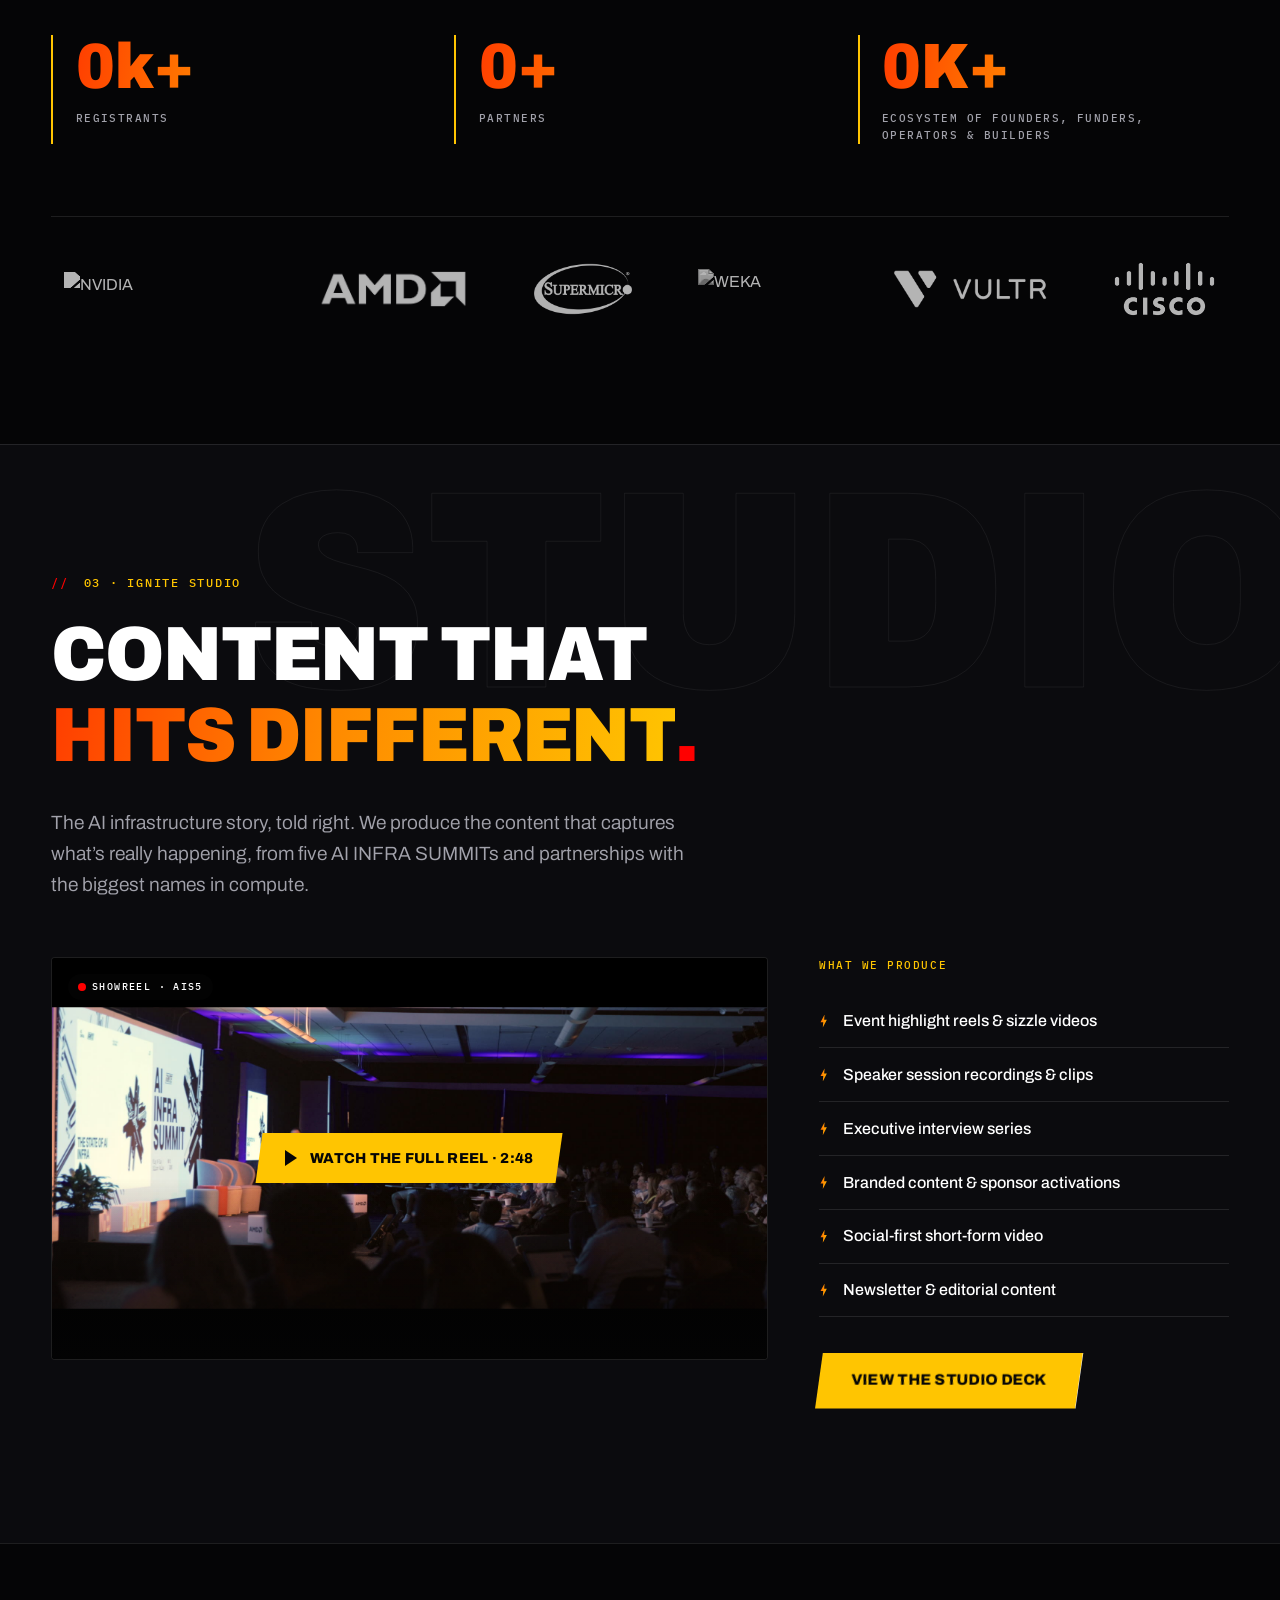
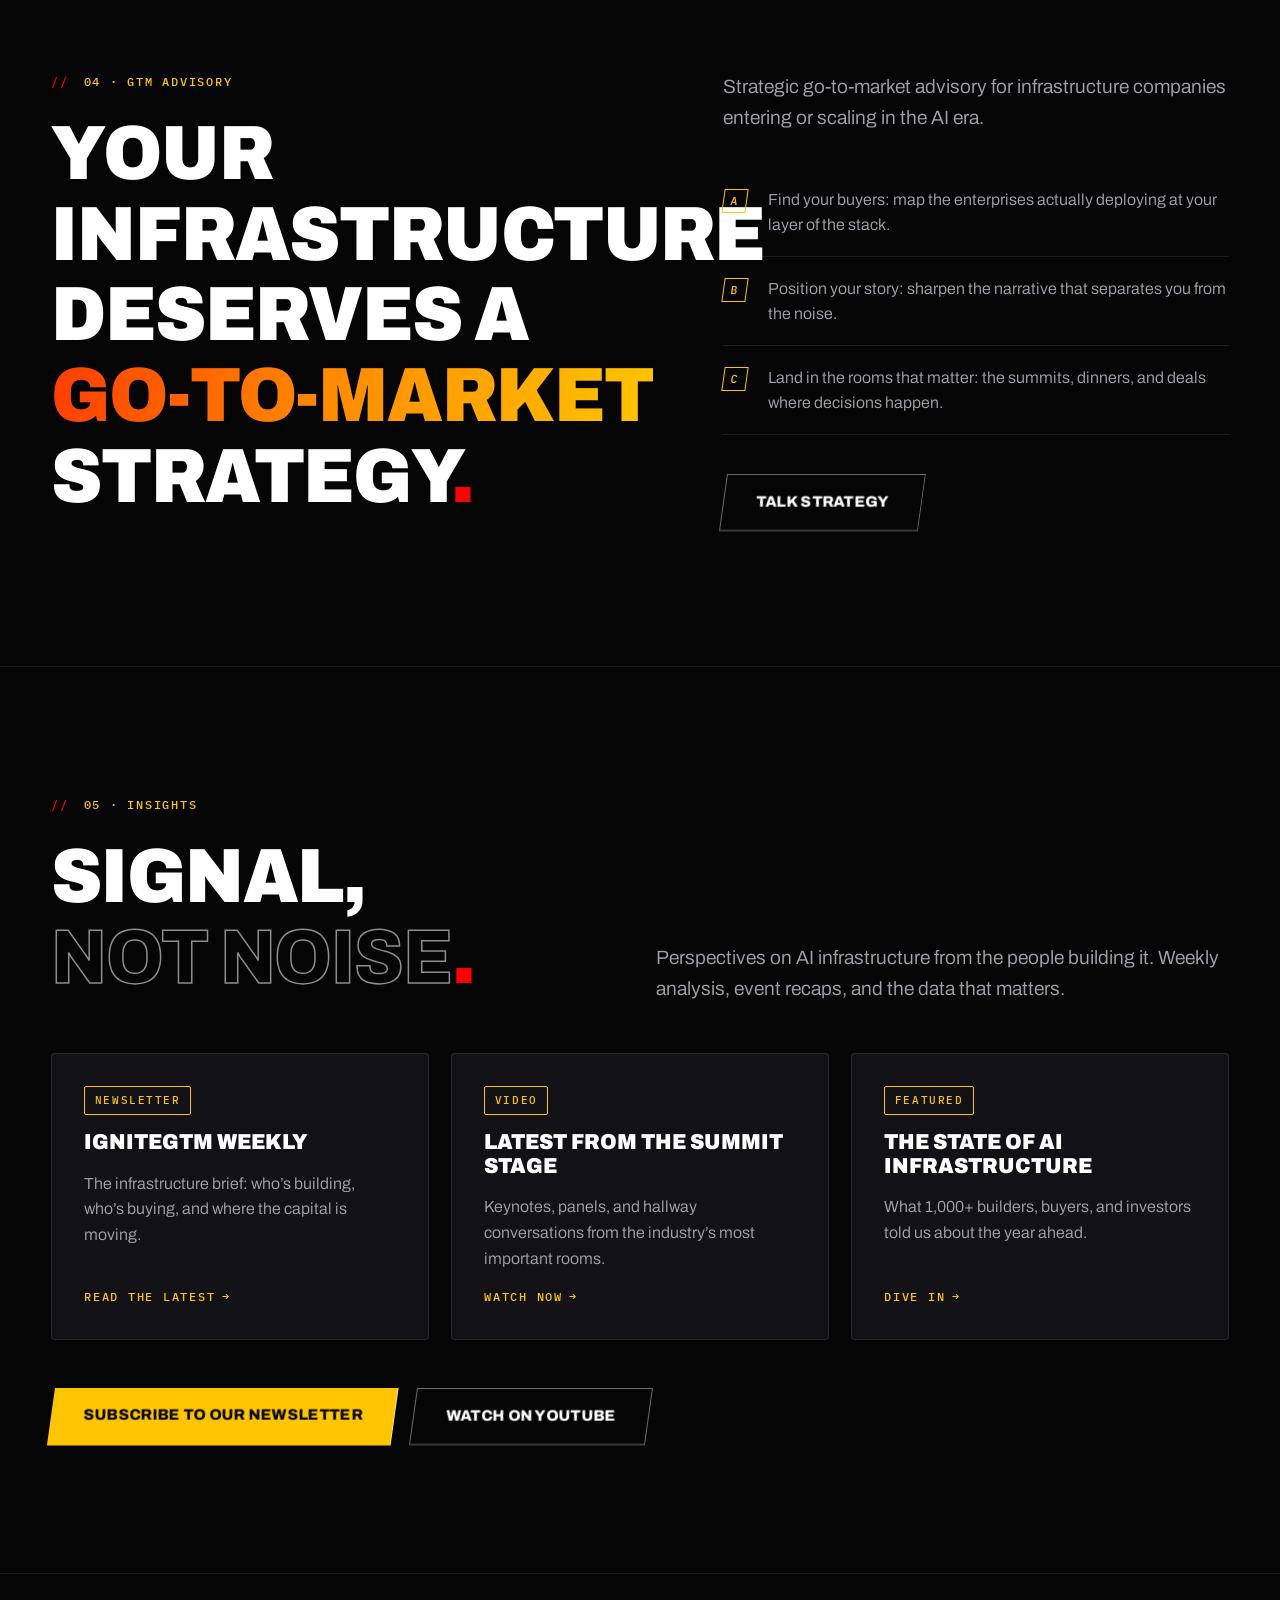
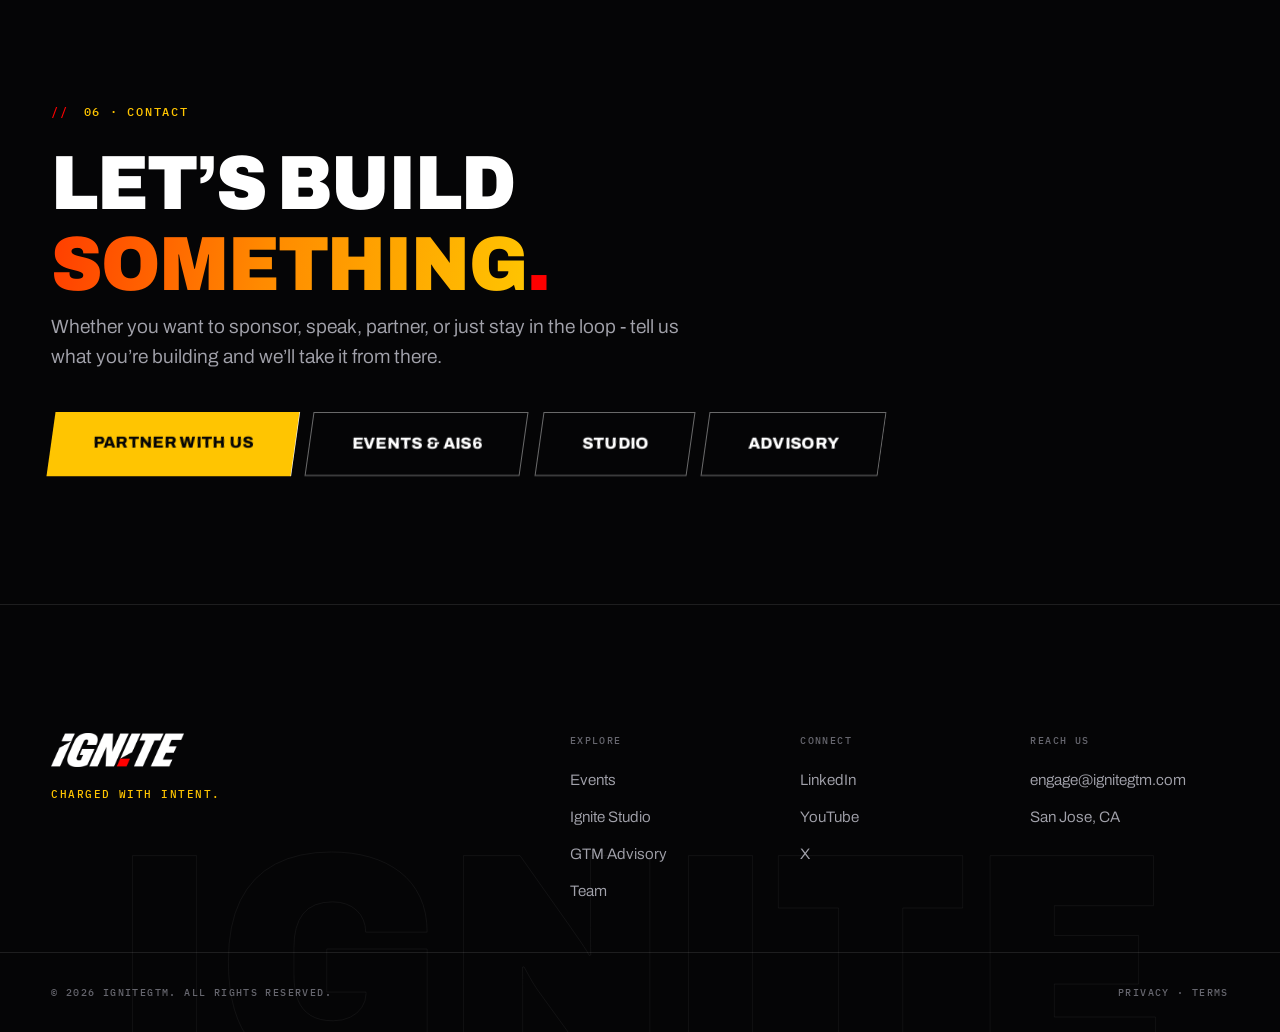
==== commit f9d63241: "studio: longform YouTube channel grid; nav: drop the Ecosystem link Section 02 now opens with THE LO" ====
--- a/index.html
+++ b/index.html
@@ -117,7 +117,6 @@
         <span class="nav__logo-sub mono">GTM</span>
       </a>
       <nav class="nav__links" aria-label="Primary">
-        <a href="#ecosystem">Ecosystem</a>
         <a href="events.html">Events</a>
         <a href="studio.html">Studio</a>
         <a href="advisory.html">Advisory</a>
@@ -135,7 +134,6 @@
   <!-- Mobile menu -->
   <div class="mobile-menu" id="mobileMenu" aria-hidden="true">
     <nav aria-label="Mobile">
-      <a href="#ecosystem">Ecosystem</a>
       <a href="events.html">Events</a>
       <a href="studio.html">Studio</a>
       <a href="advisory.html">Advisory</a>
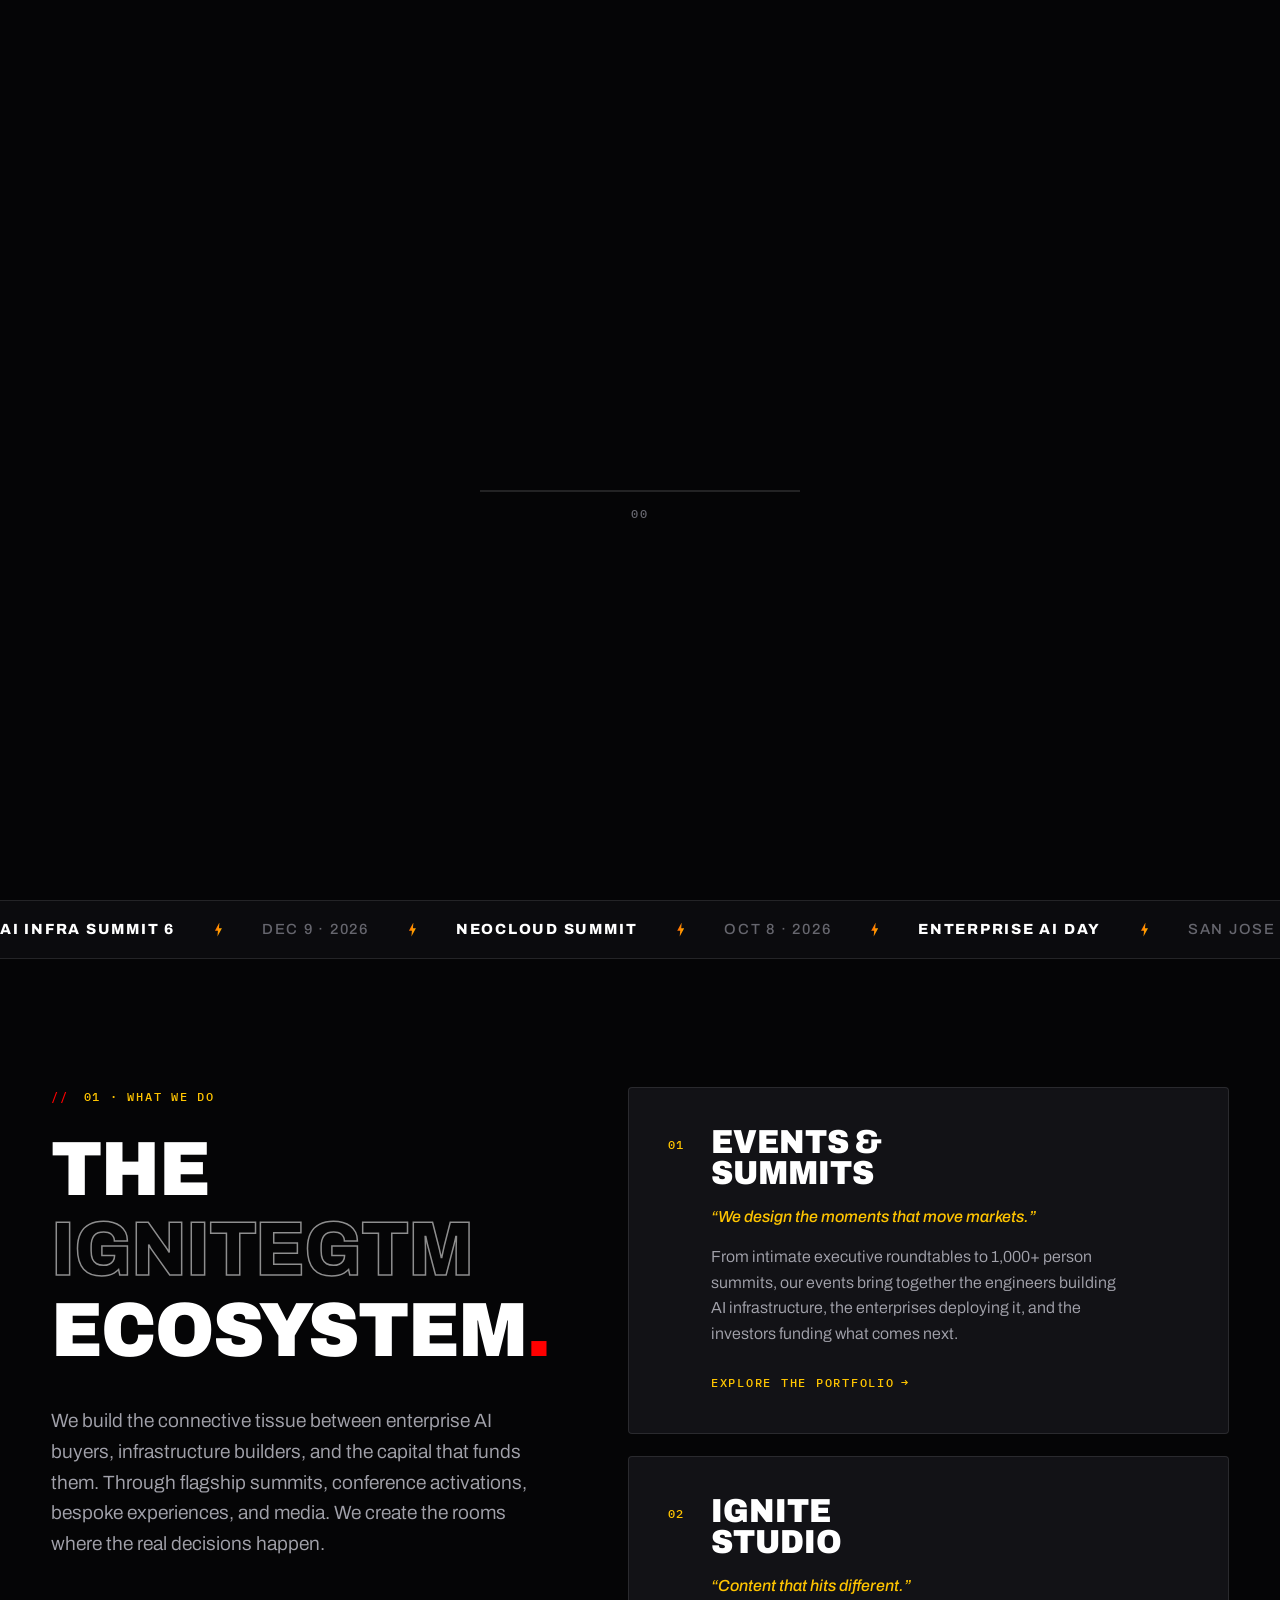
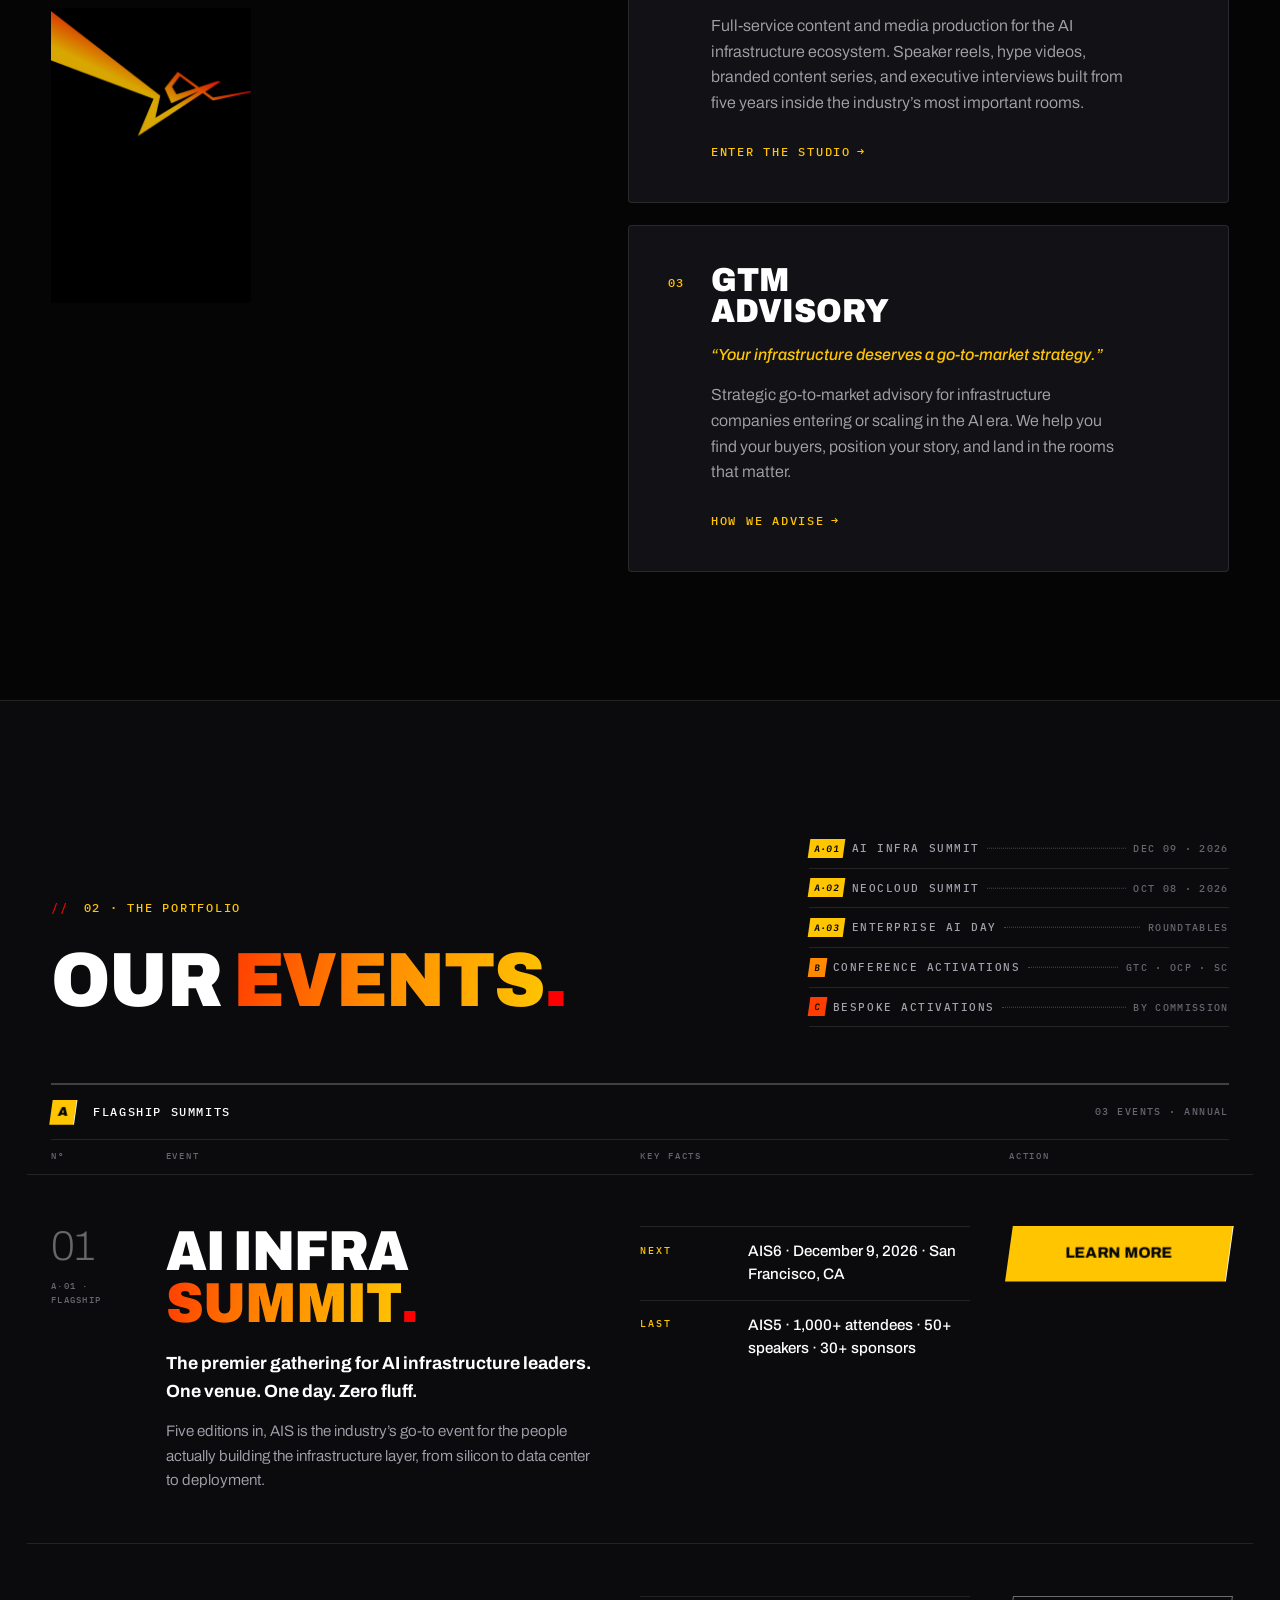
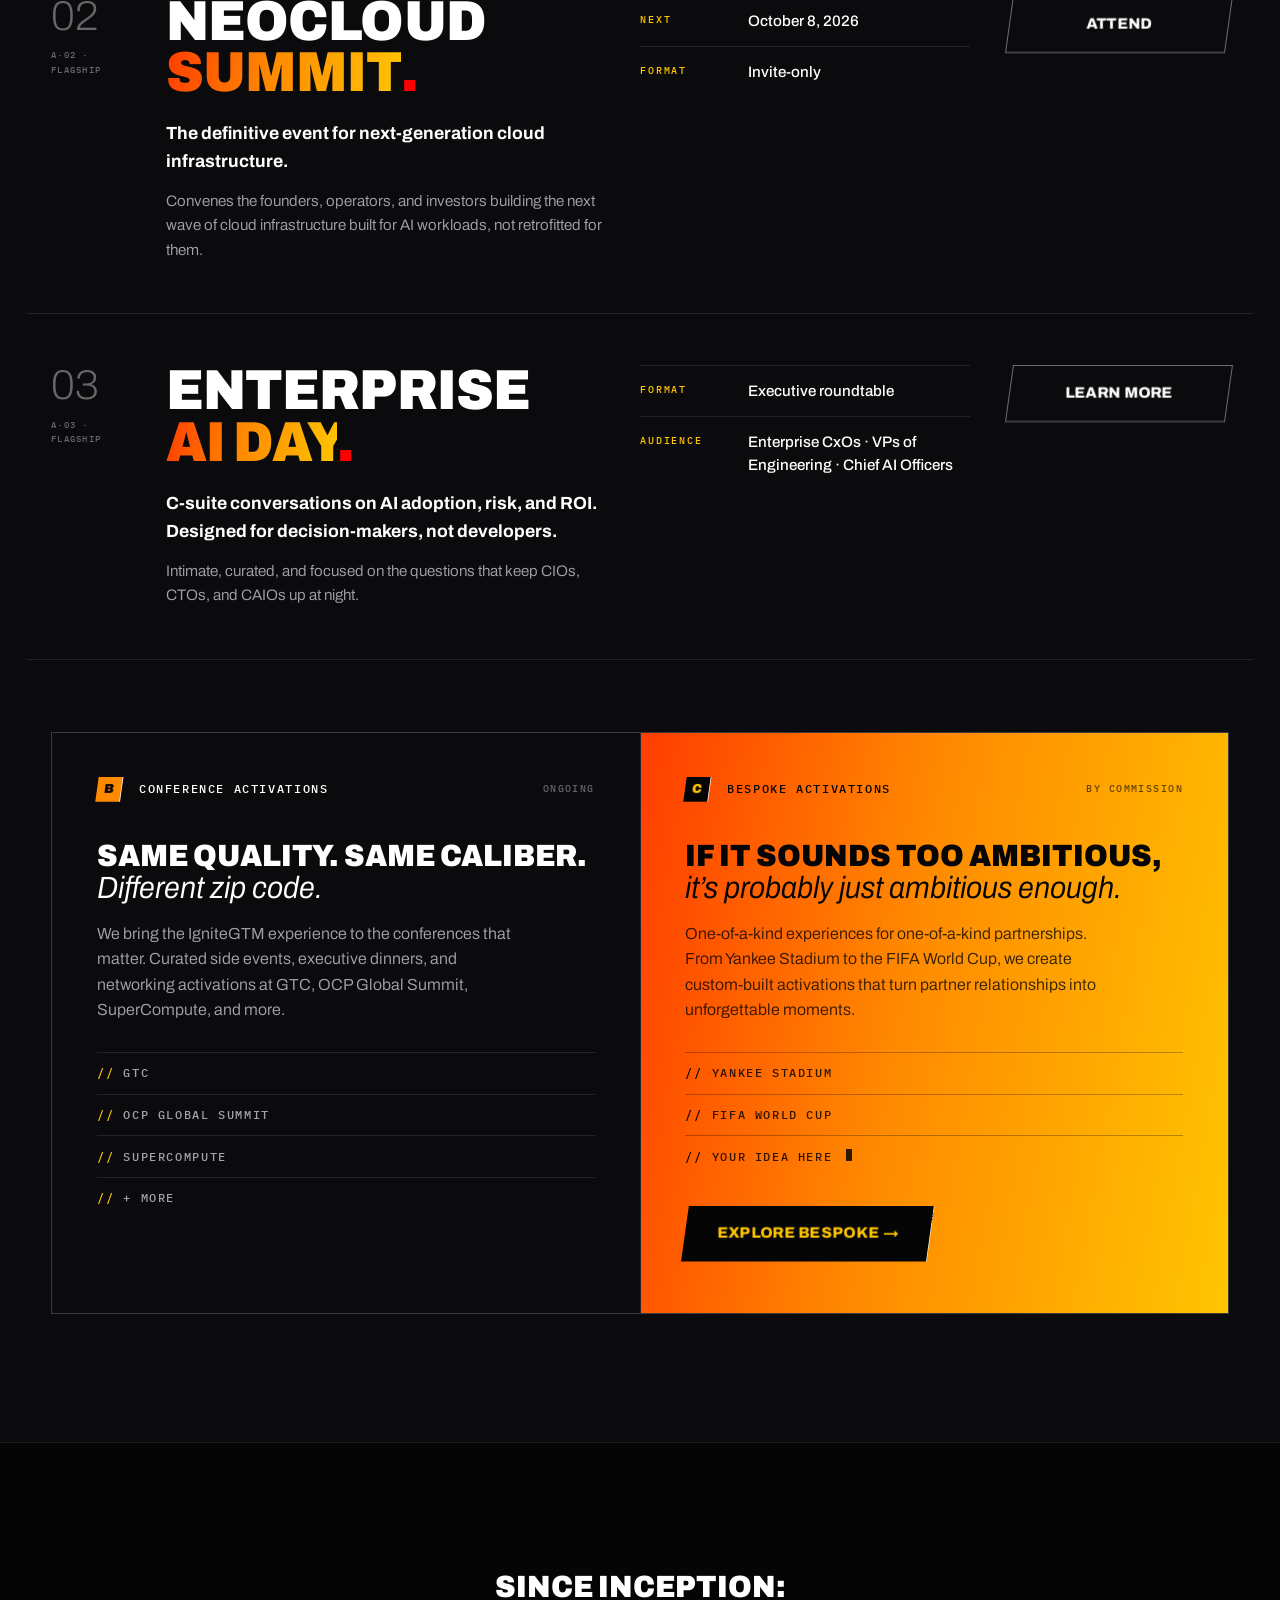
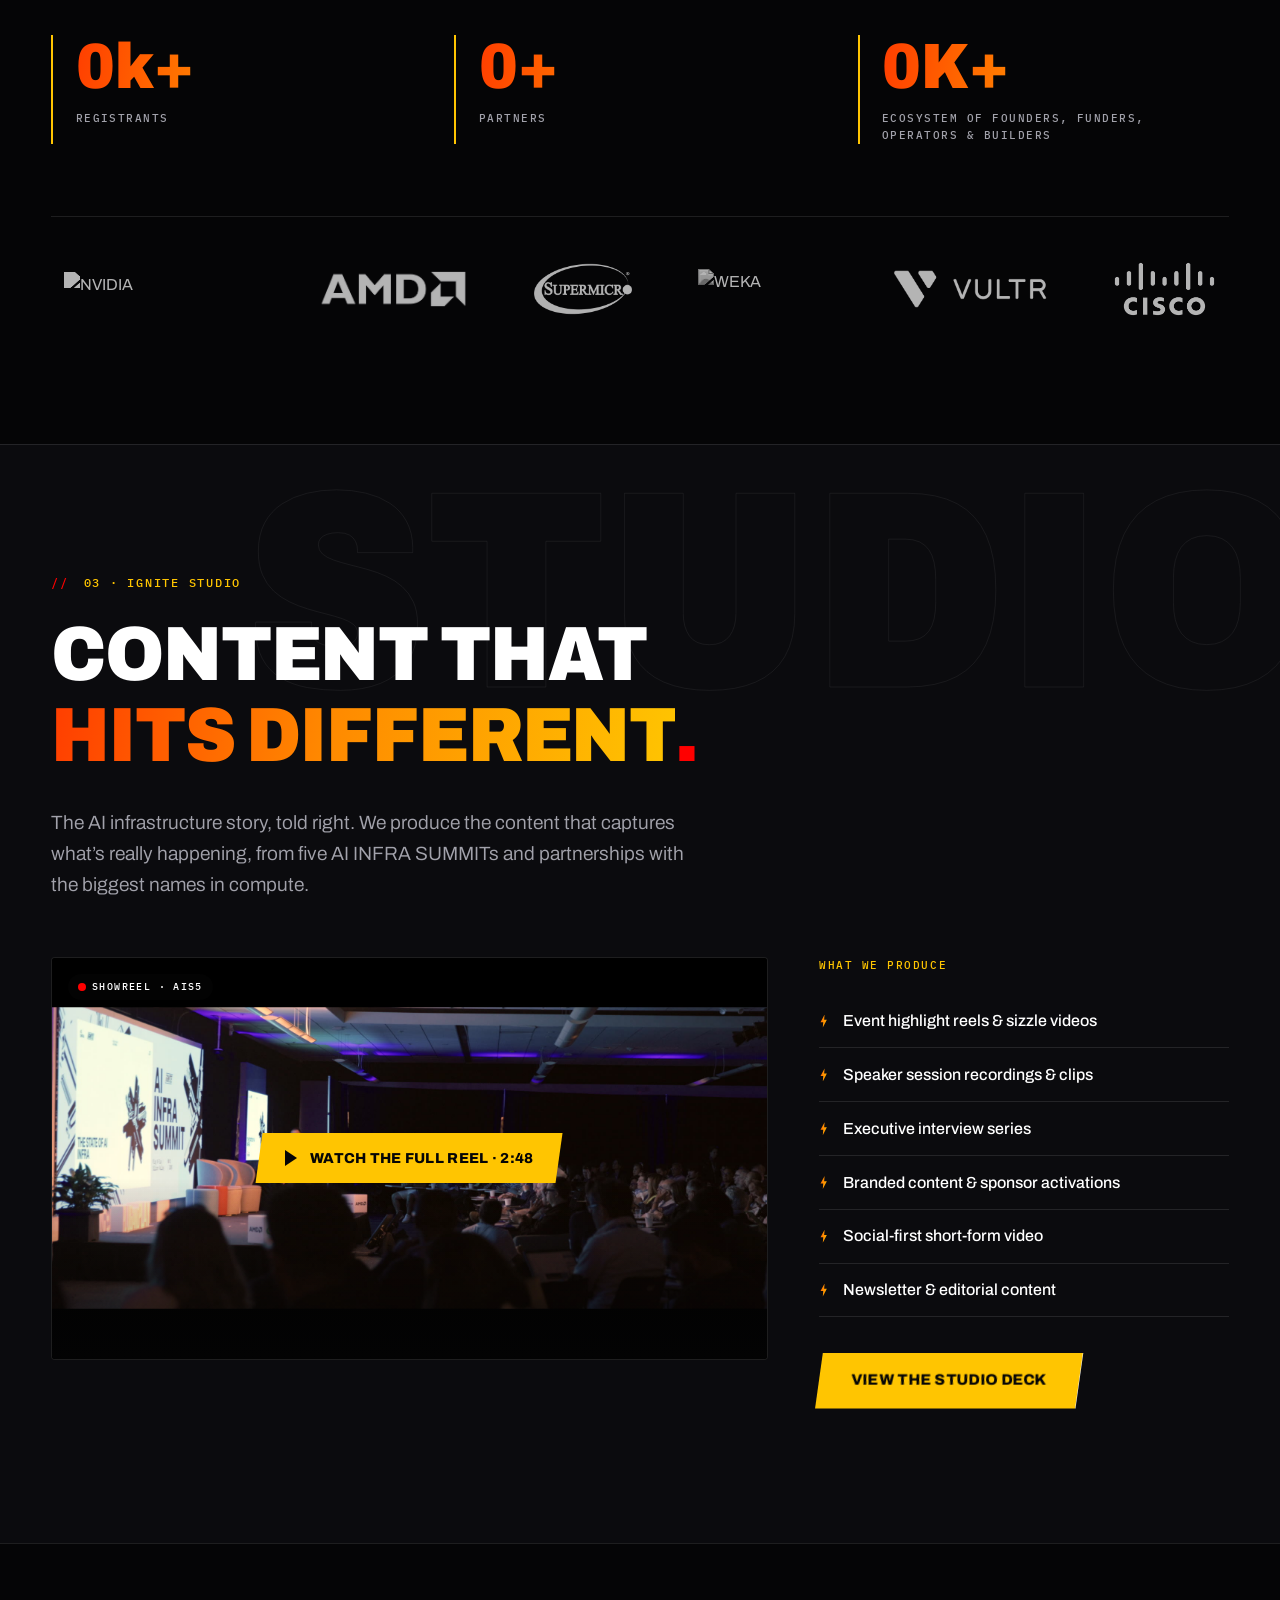
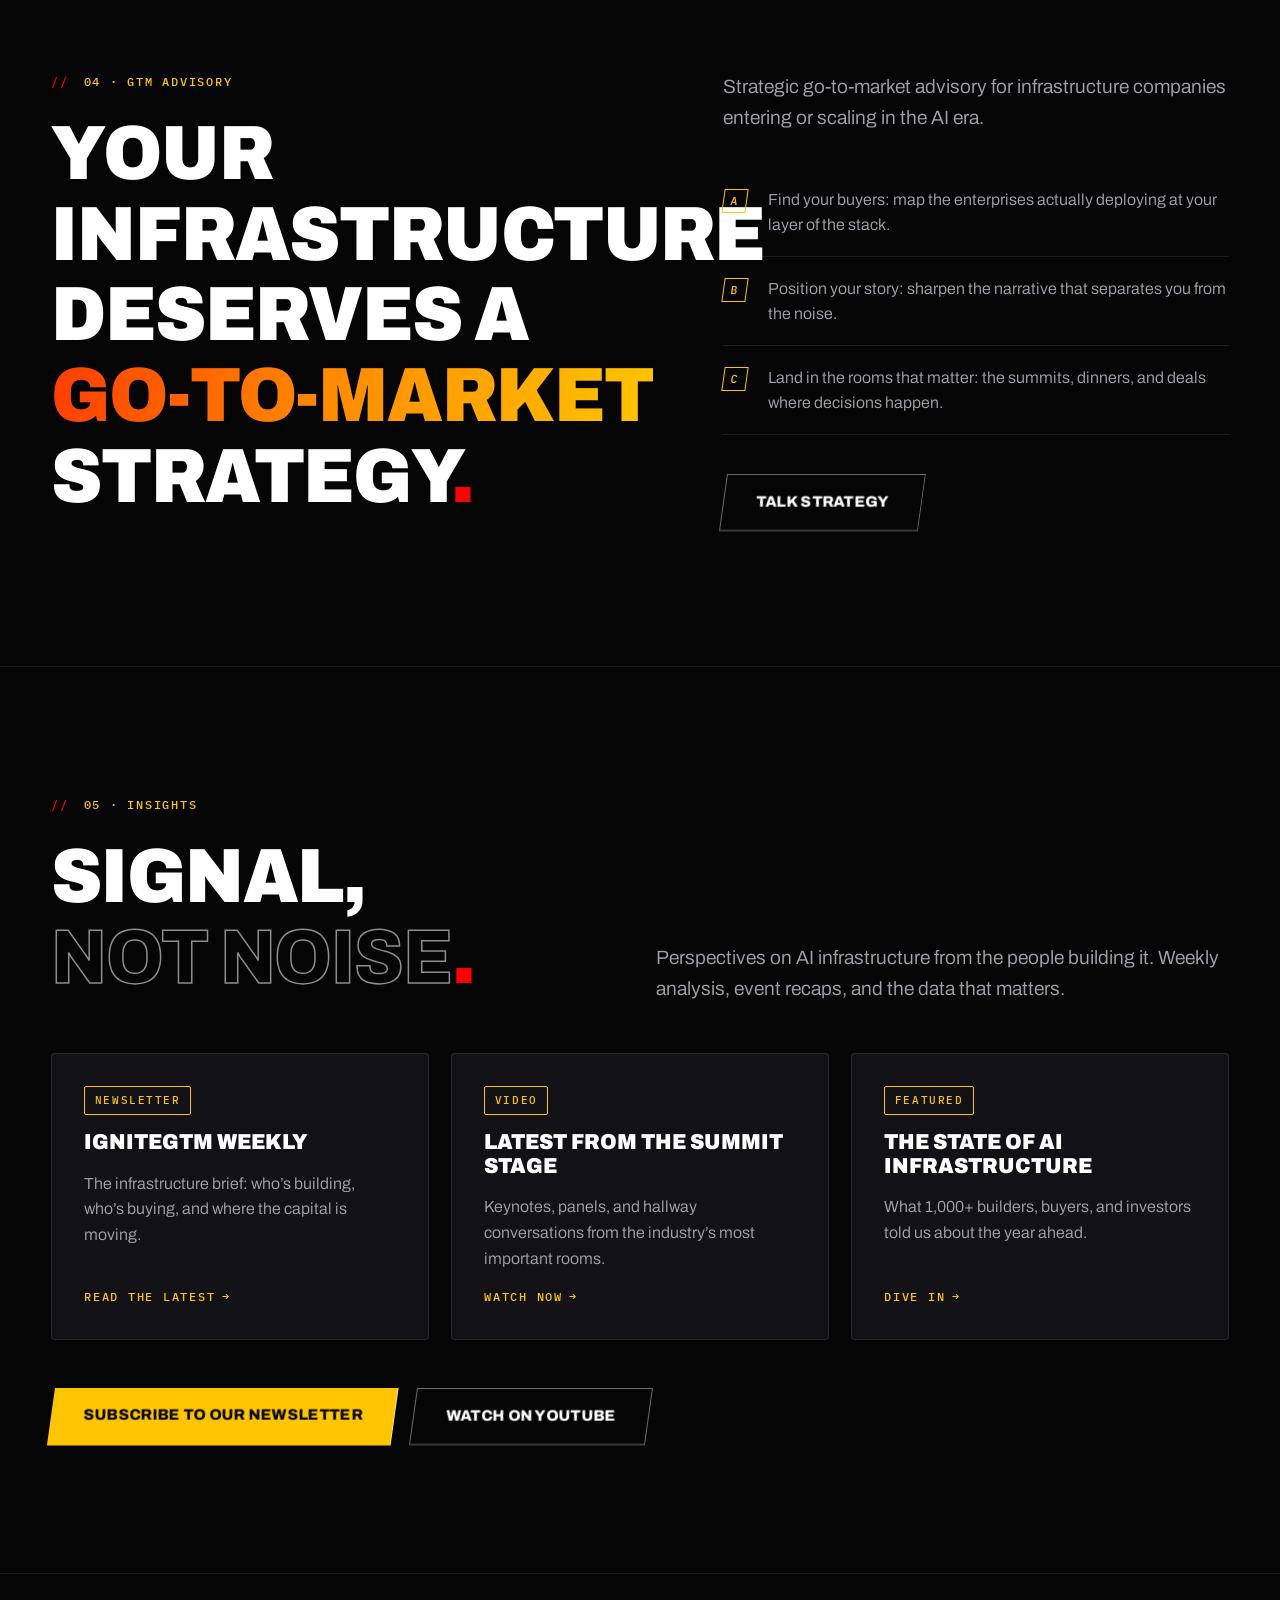
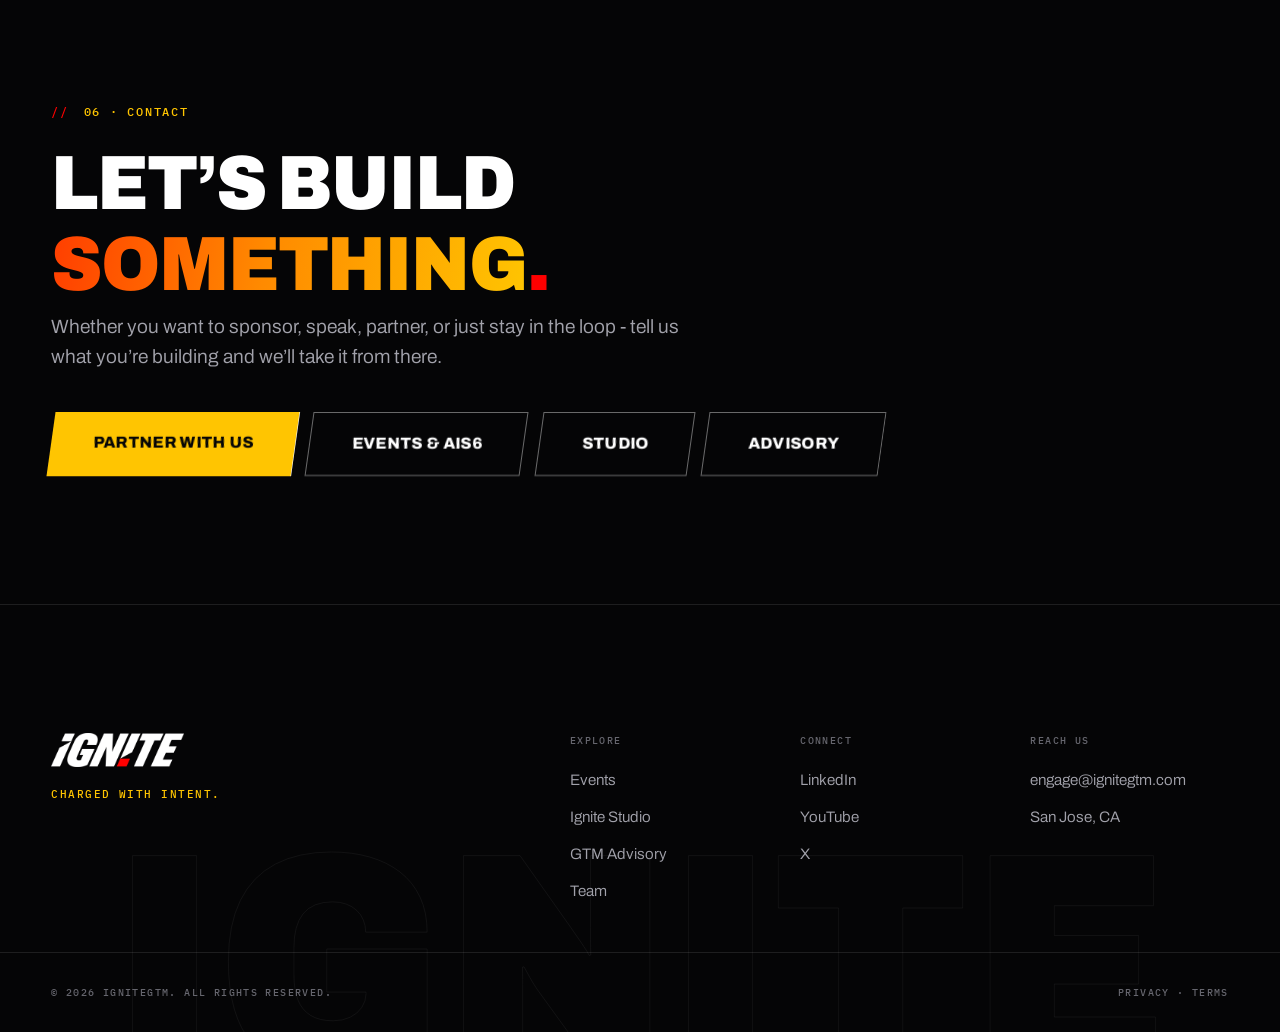
==== commit 158879e8: "Add Meta Pixel (1104411639241678) to index.html" ====
--- a/index.html
+++ b/index.html
@@ -13,6 +13,23 @@
   <!-- RB2B -->
   <script>!function(key) {if (window.reb2b) return;window.reb2b = {loaded: true};var s = document.createElement("script");s.async = true;s.src = "https://ddwl4m2hdecbv.cloudfront.net/b/" + key + "/" + key + ".js.gz";document.getElementsByTagName("script")[0].parentNode.insertBefore(s, document.getElementsByTagName("script")[0]);}("R6G5YH889765");</script>
   <!-- End RB2B -->
+  <!-- Meta Pixel Code -->
+  <script>
+  !function(f,b,e,v,n,t,s)
+  {if(f.fbq)return;n=f.fbq=function(){n.callMethod?
+  n.callMethod.apply(n,arguments):n.queue.push(arguments)};
+  if(!f._fbq)f._fbq=n;n.push=n;n.loaded=!0;n.version='2.0';
+  n.queue=[];t=b.createElement(e);t.async=!0;
+  t.src=v;s=b.getElementsByTagName(e)[0];
+  s.parentNode.insertBefore(t,s)}(window, document,'script',
+  'https://connect.facebook.net/en_US/fbevents.js');
+  fbq('init', '1104411639241678');
+  fbq('track', 'PageView');
+  </script>
+  <noscript><img height="1" width="1" style="display:none"
+  src="https://www.facebook.com/tr?id=1104411639241678&ev=PageView&noscript=1"
+  /></noscript>
+  <!-- End Meta Pixel Code -->
 
   <title>IgniteGTM | AI Infrastructure Events, Advisory &amp; Studio</title>
   <meta name="description" content="IgniteGTM connects AI infrastructure builders, enterprise buyers, and investors through flagship summits, conference activations, and media production. Home of the AI INFRA SUMMIT." />
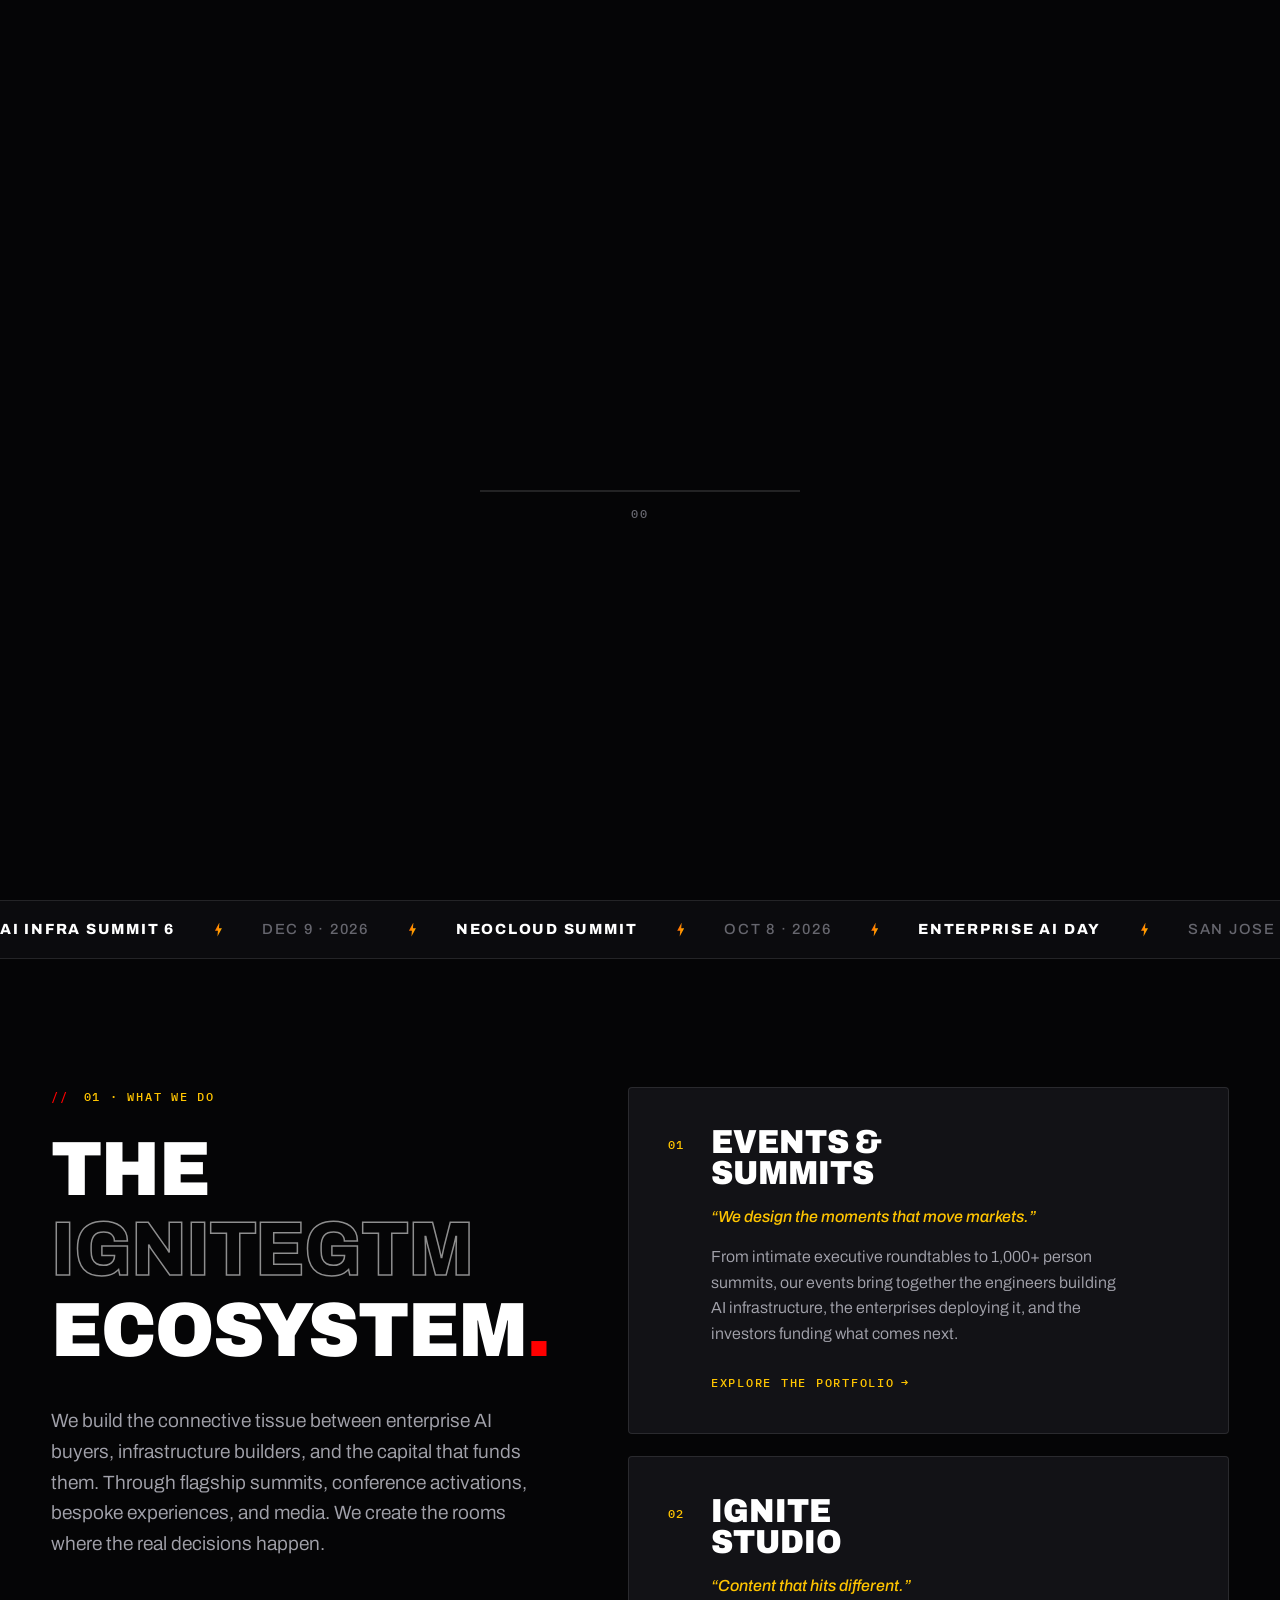
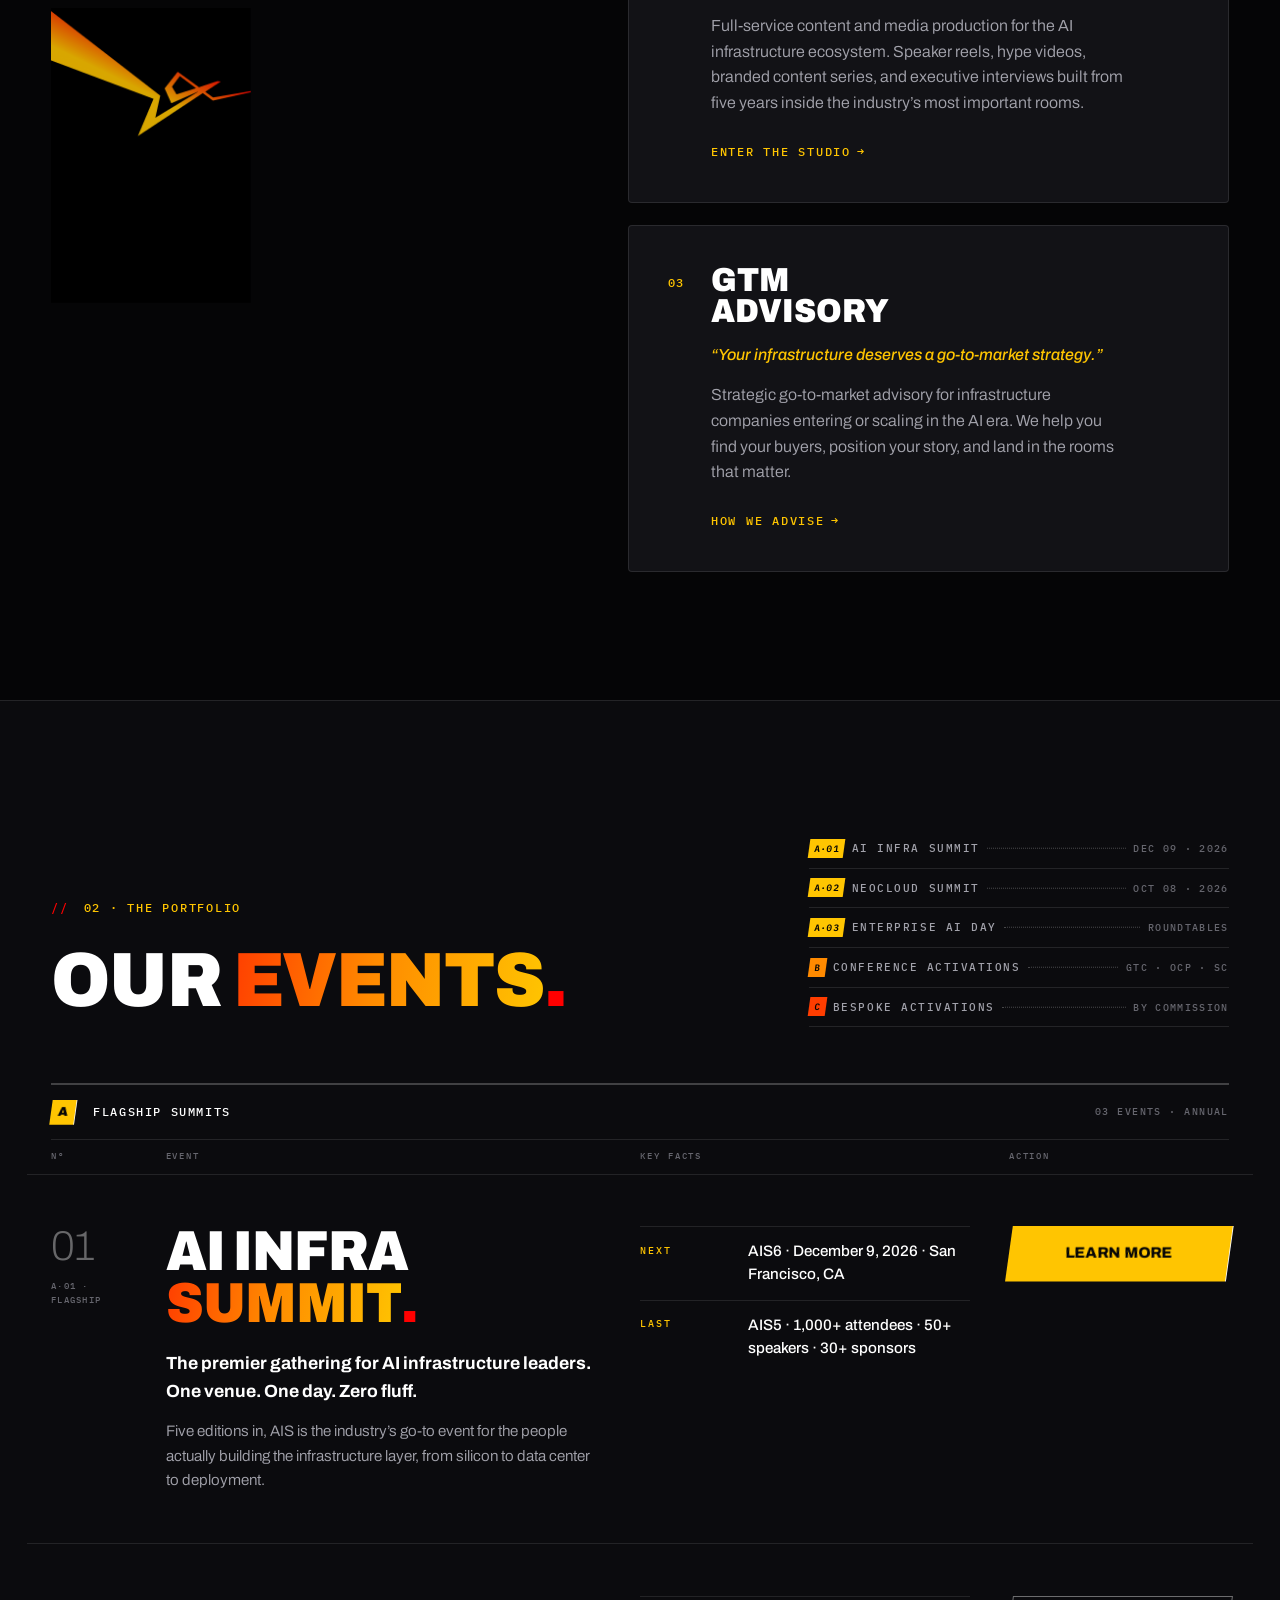
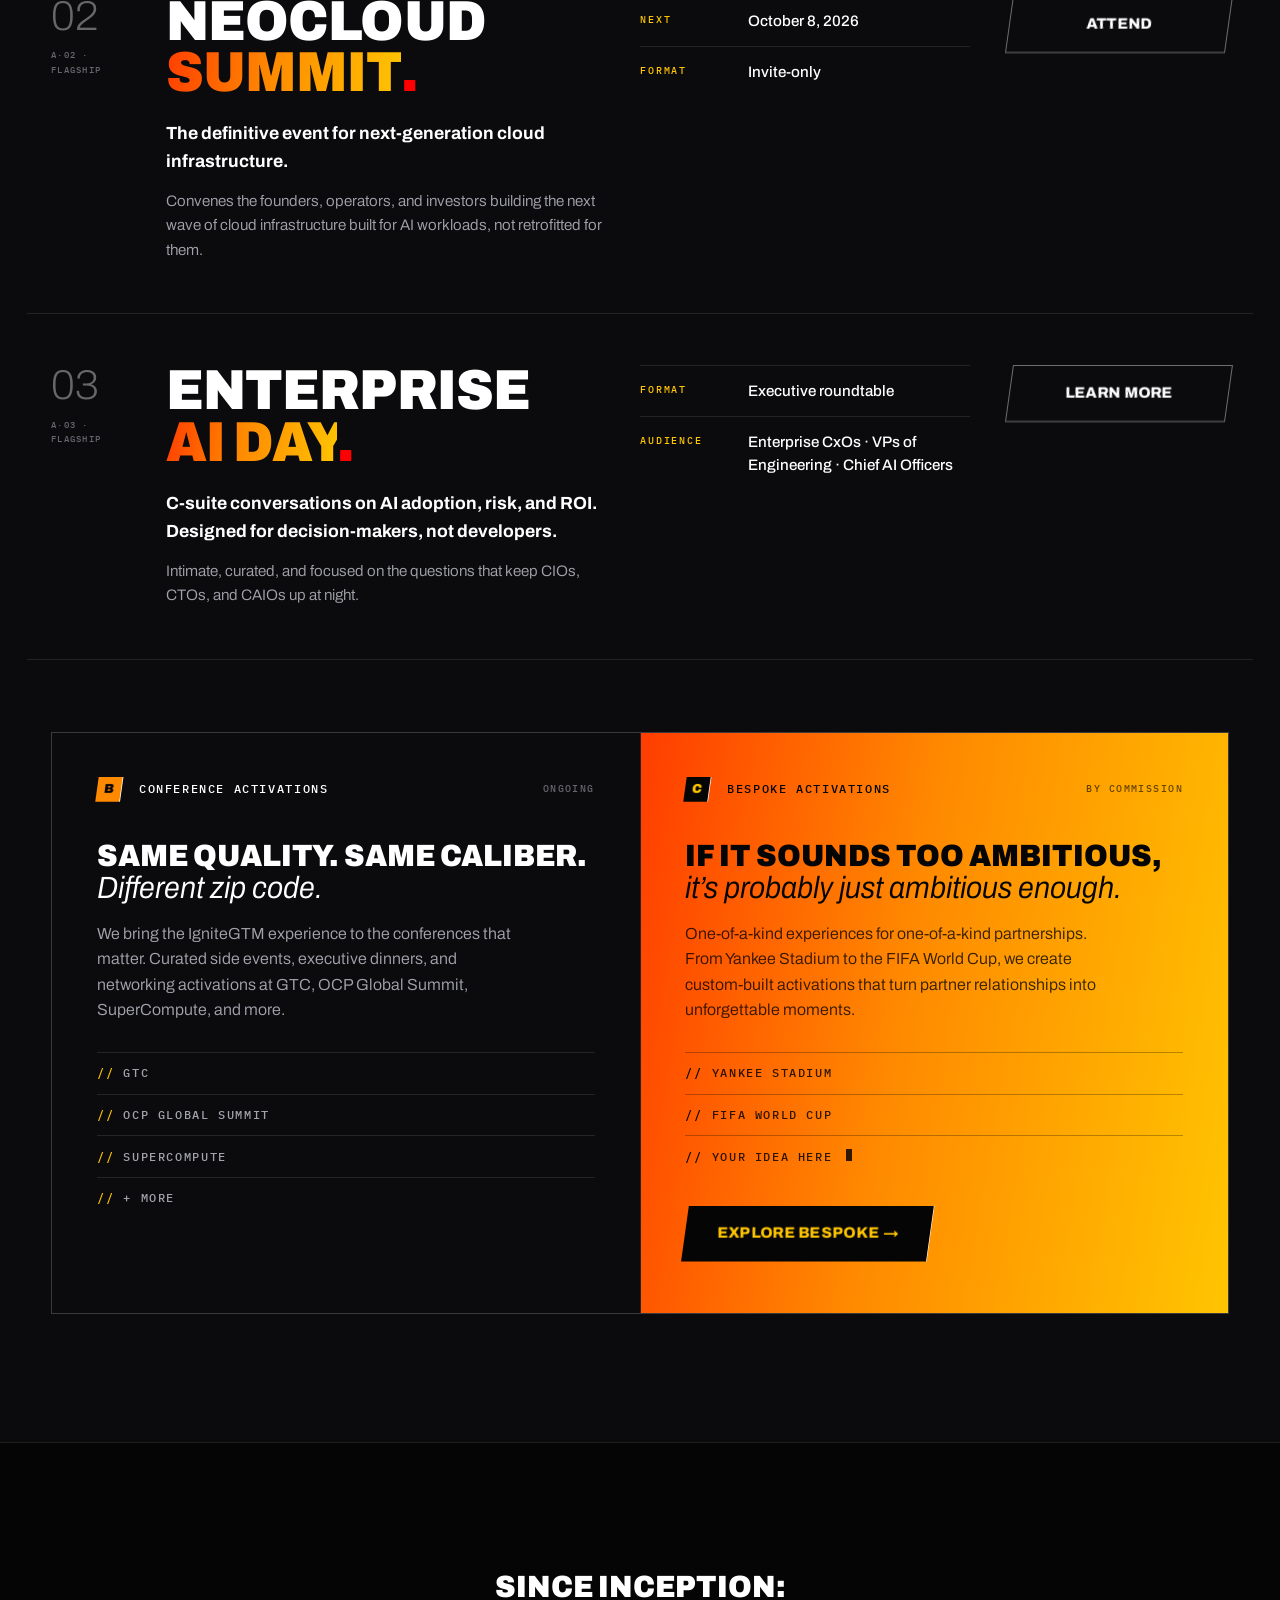
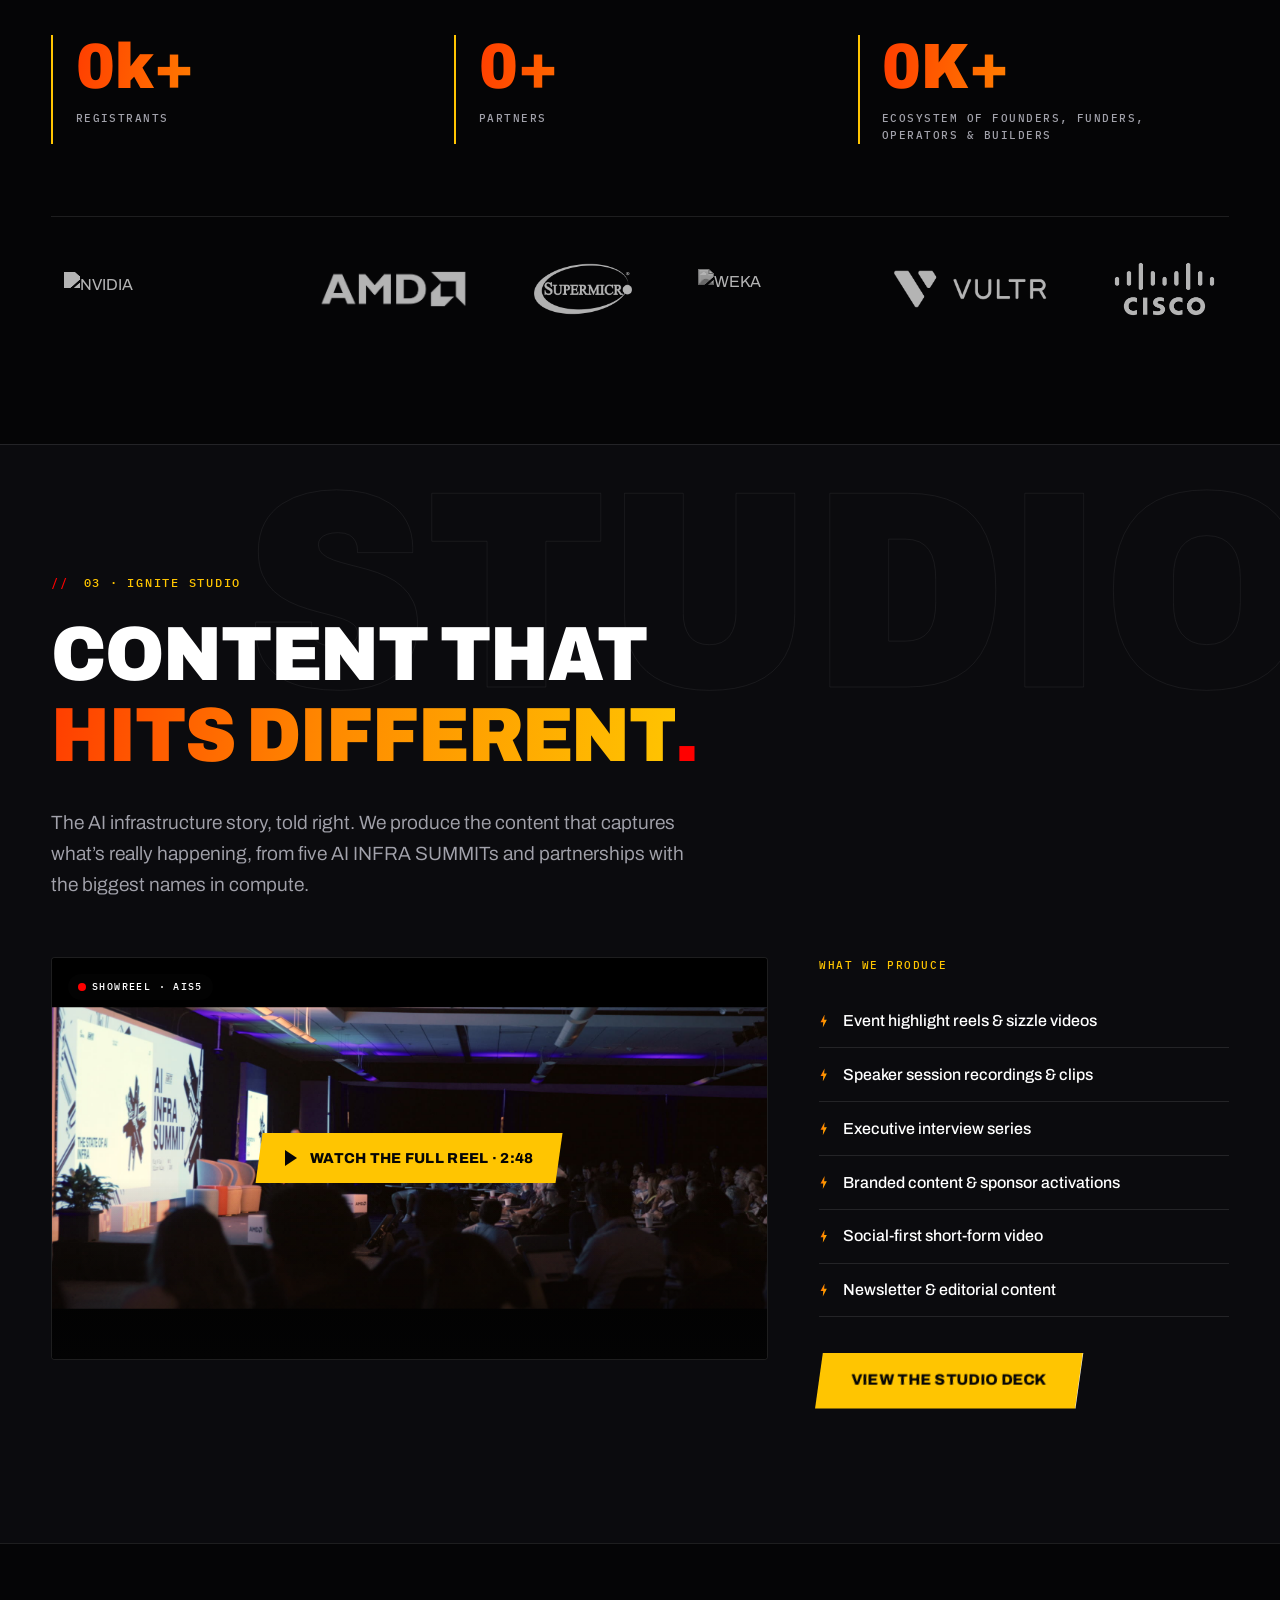
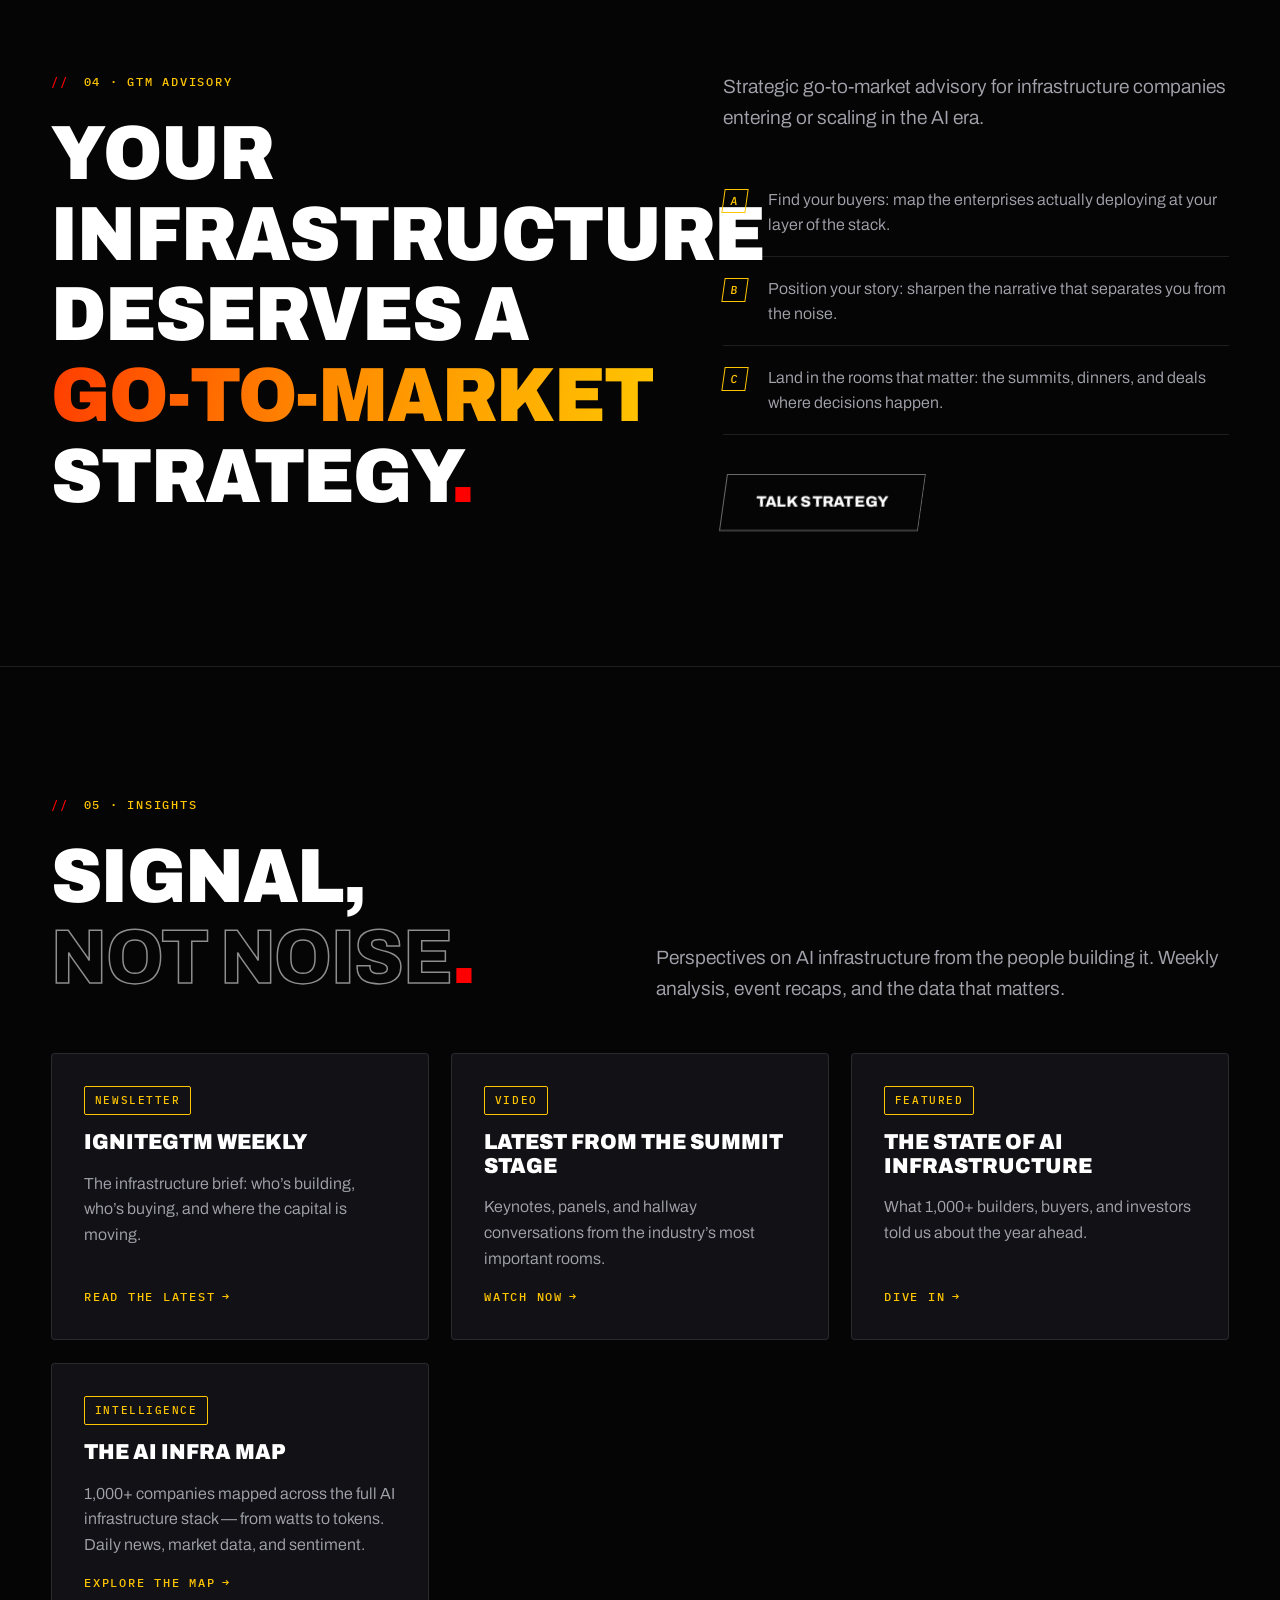
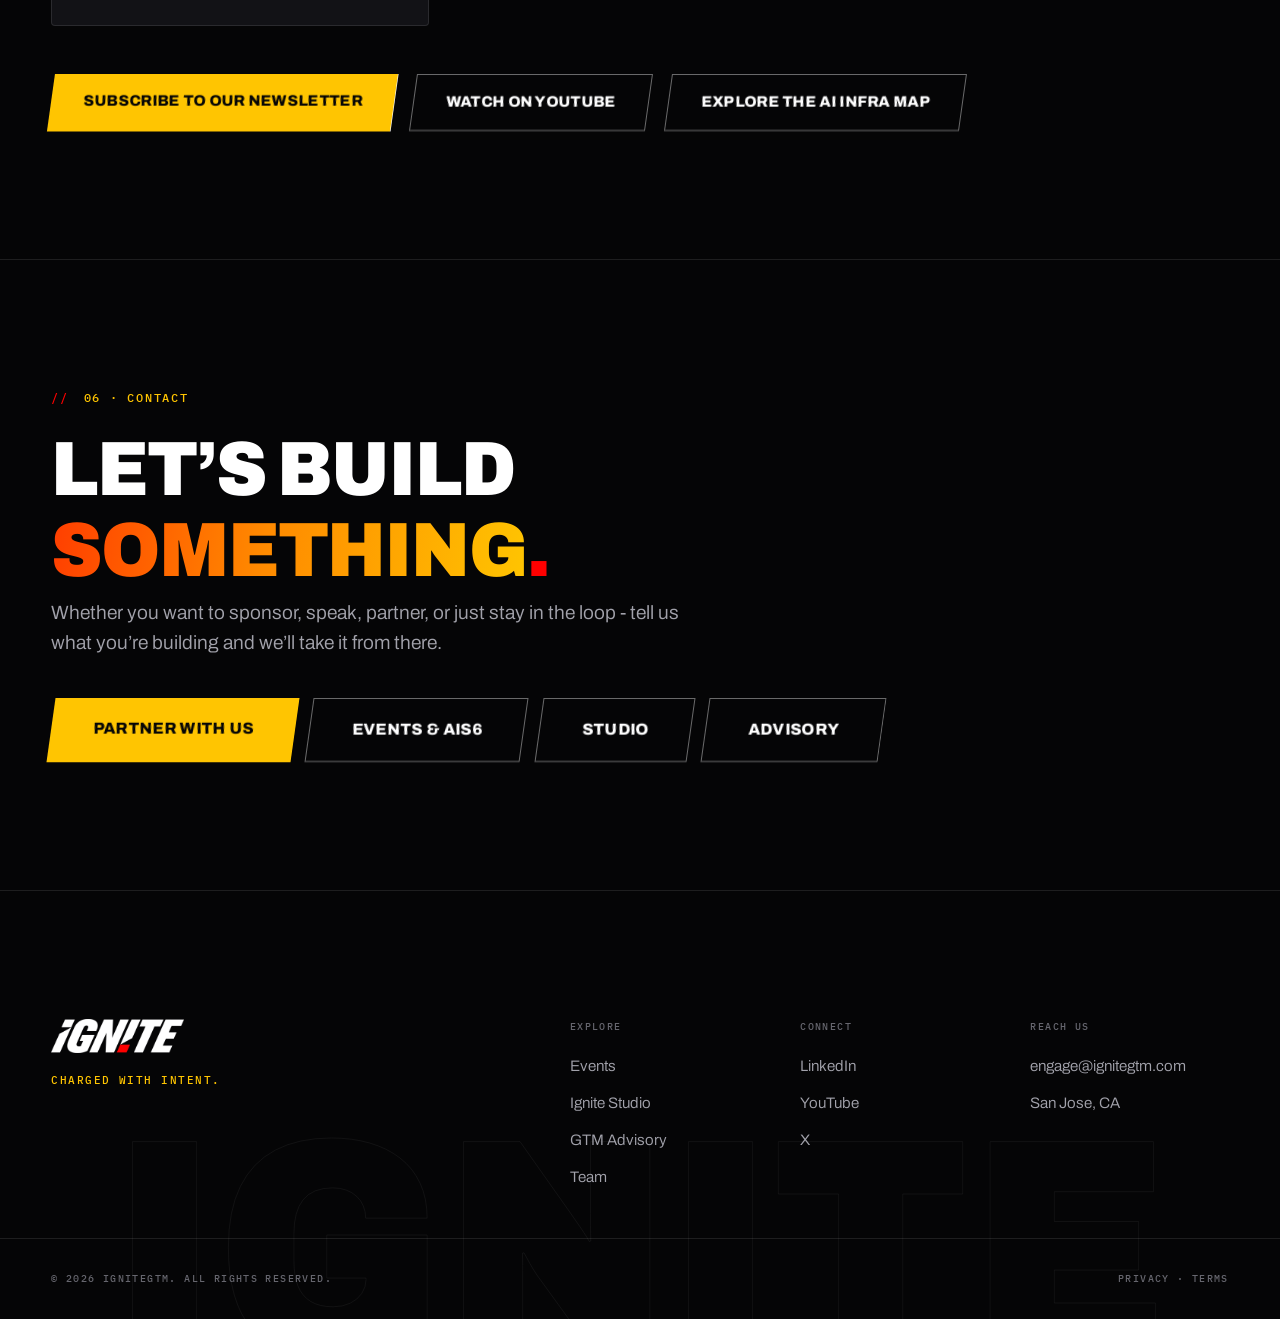
==== commit fea3e16d: "feat(seo): add NeoNews AI Infra Map card to Insights section" ====
--- a/index.html
+++ b/index.html
@@ -544,10 +544,17 @@
           <p>What 1,000+ builders, buyers, and investors told us about the year ahead.</p>
           <span class="link-arrow mono">Dive in <span aria-hidden="true">→</span></span>
         </a>
+        <a href="https://neonews.ignitegtm.com" class="icard" data-reveal>
+          <span class="tag mono">INTELLIGENCE</span>
+          <h3>The AI Infra Map</h3>
+          <p>1,000+ companies mapped across the full AI infrastructure stack — from watts to tokens. Daily news, market data, and sentiment.</p>
+          <span class="link-arrow mono">Explore the map <span aria-hidden="true">→</span></span>
+        </a>
       </div>
       <div class="insights__ctas" data-reveal>
         <a href="https://contact.ignitegtm.com/" class="btn btn--solid"><span>Subscribe to Our Newsletter</span></a>
         <a href="https://www.youtube.com/@IgniteGTM" target="_blank" rel="noopener" class="btn btn--ghost"><span>Watch on YouTube</span></a>
+        <a href="https://neonews.ignitegtm.com" class="btn btn--ghost"><span>Explore the AI Infra Map</span></a>
       </div>
     </section>
 
